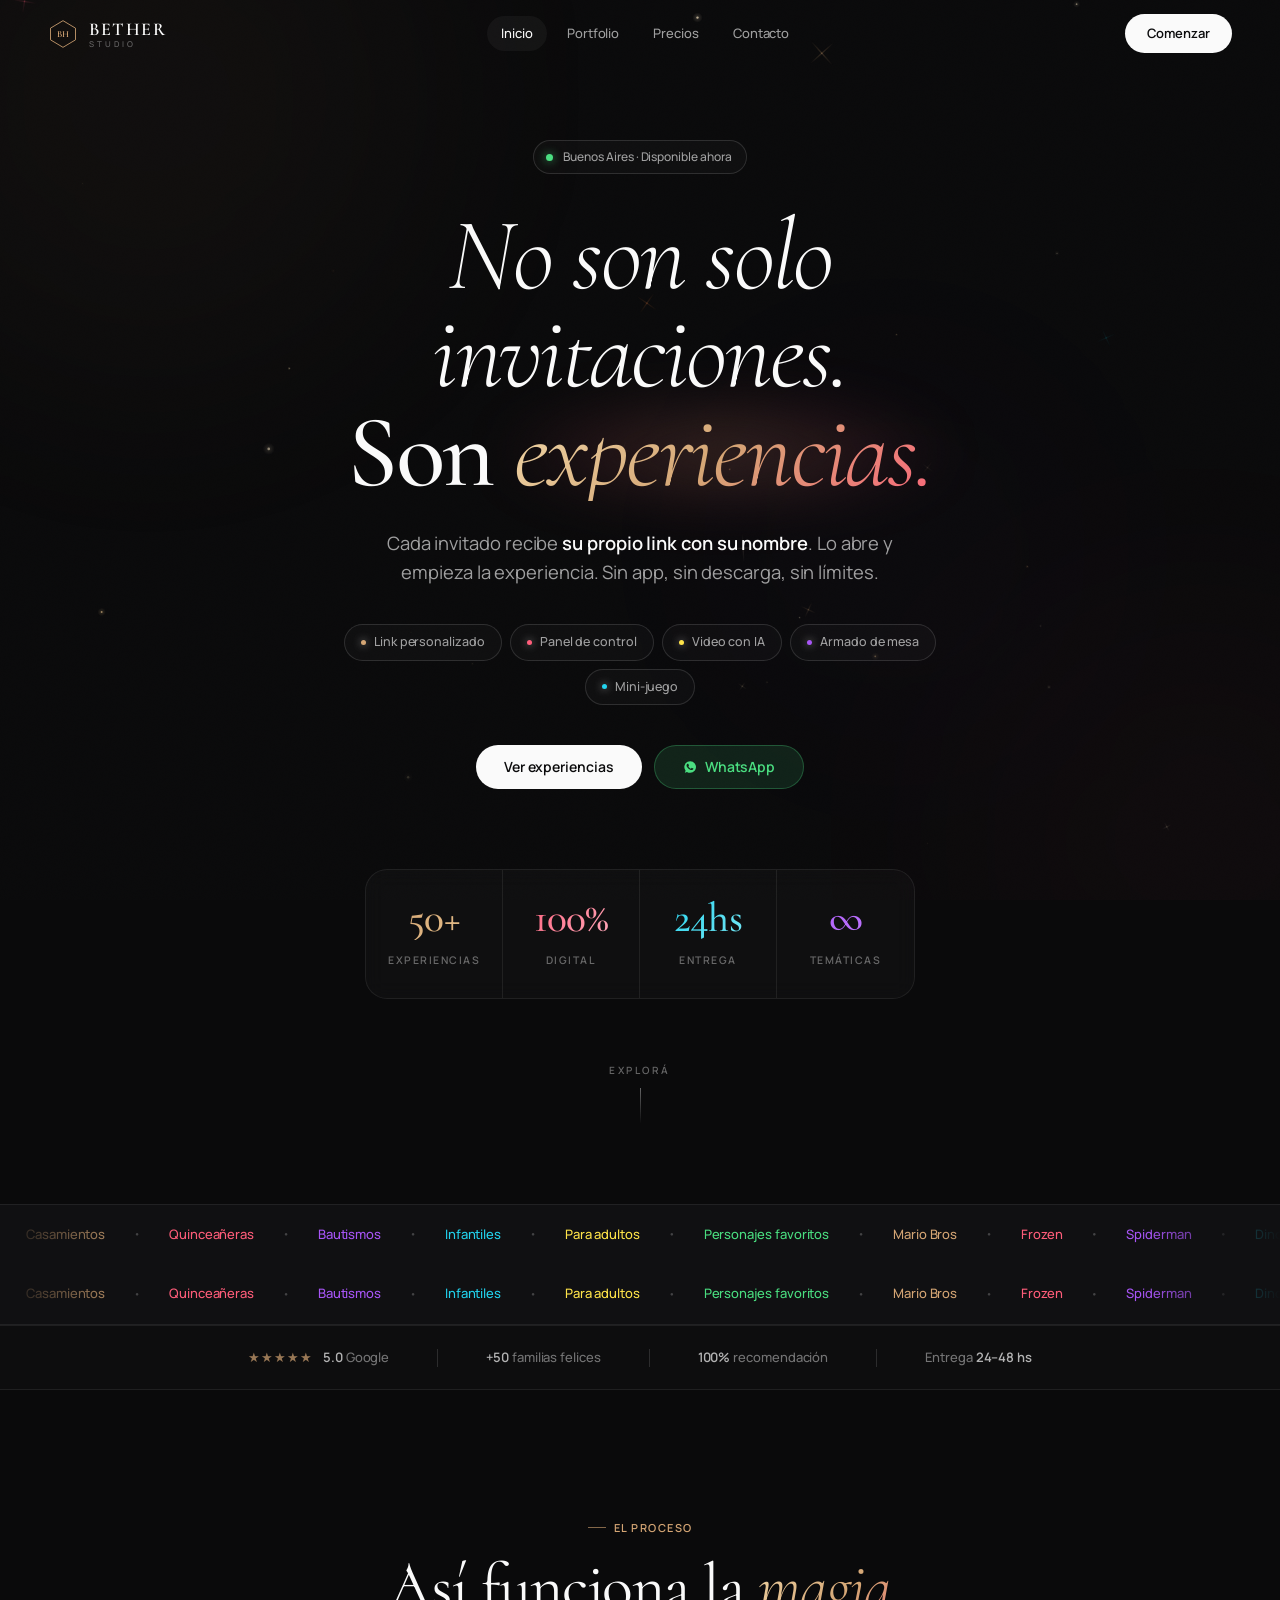
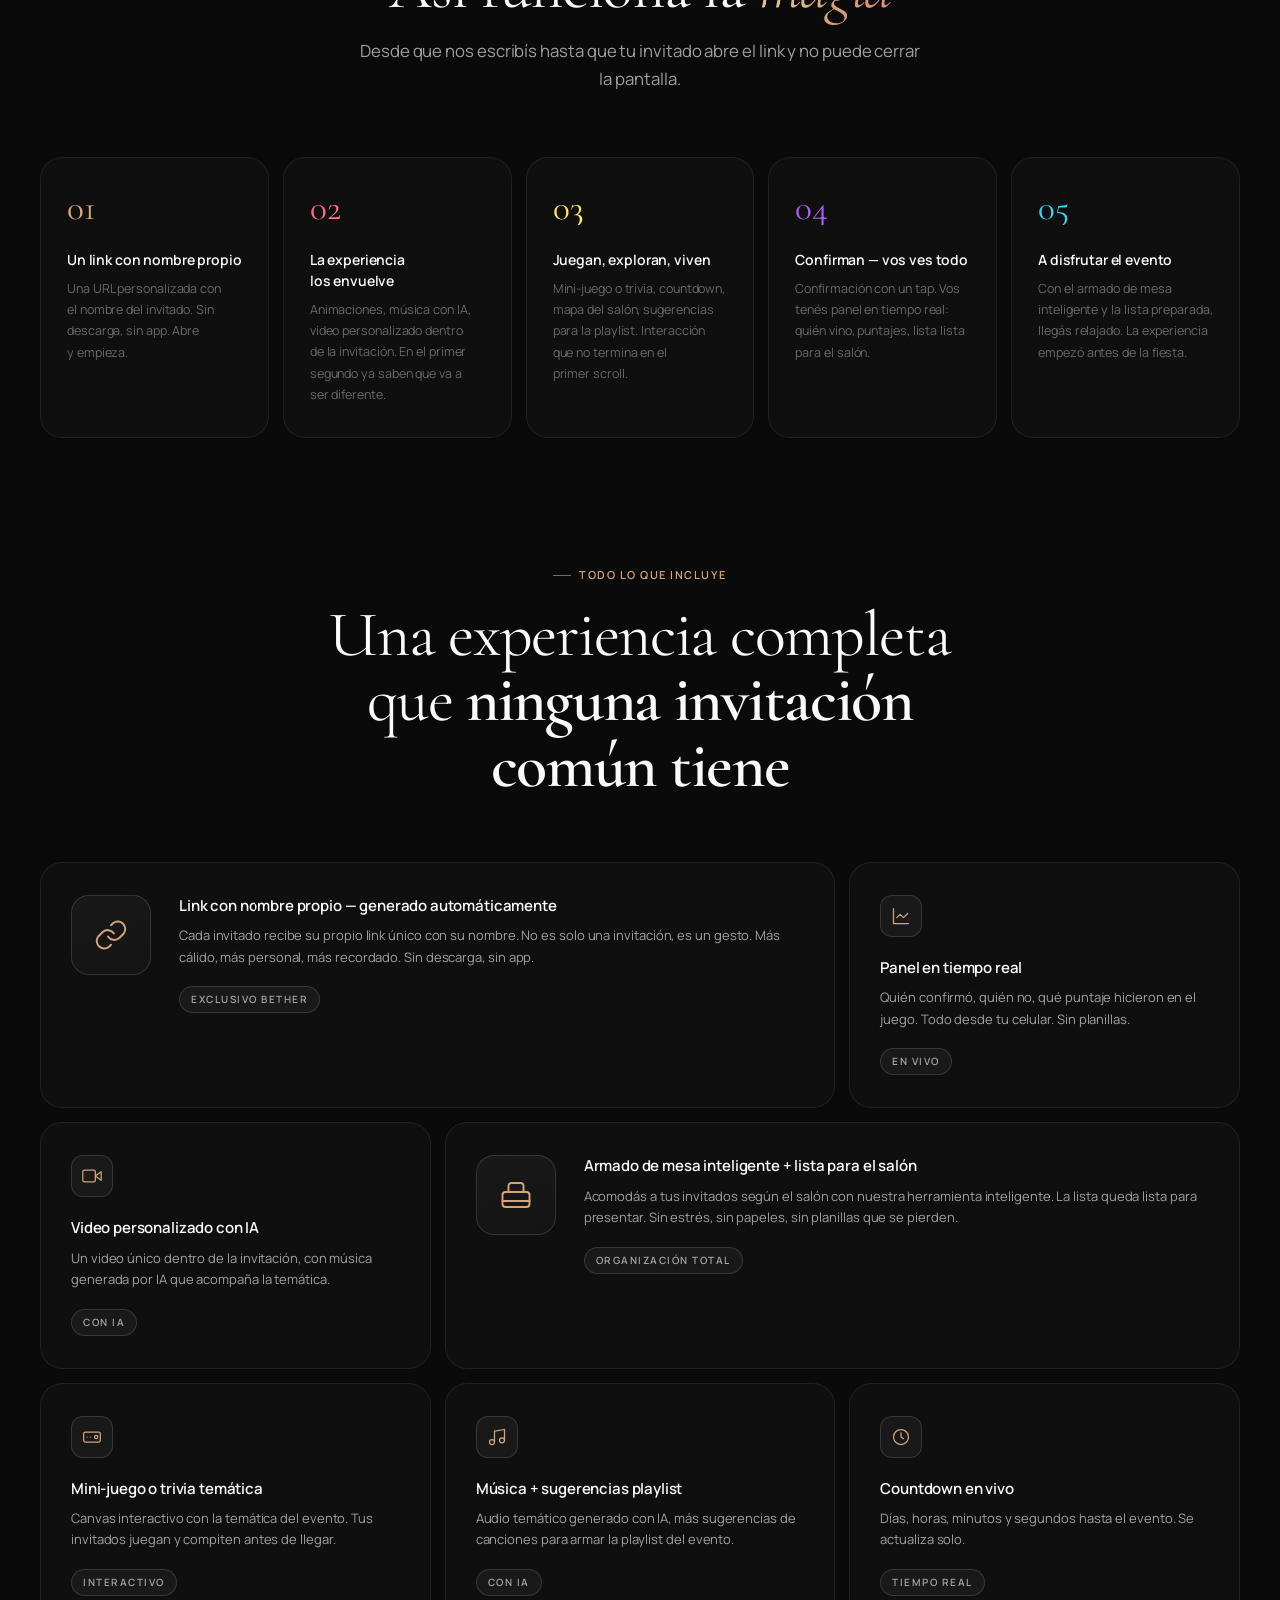
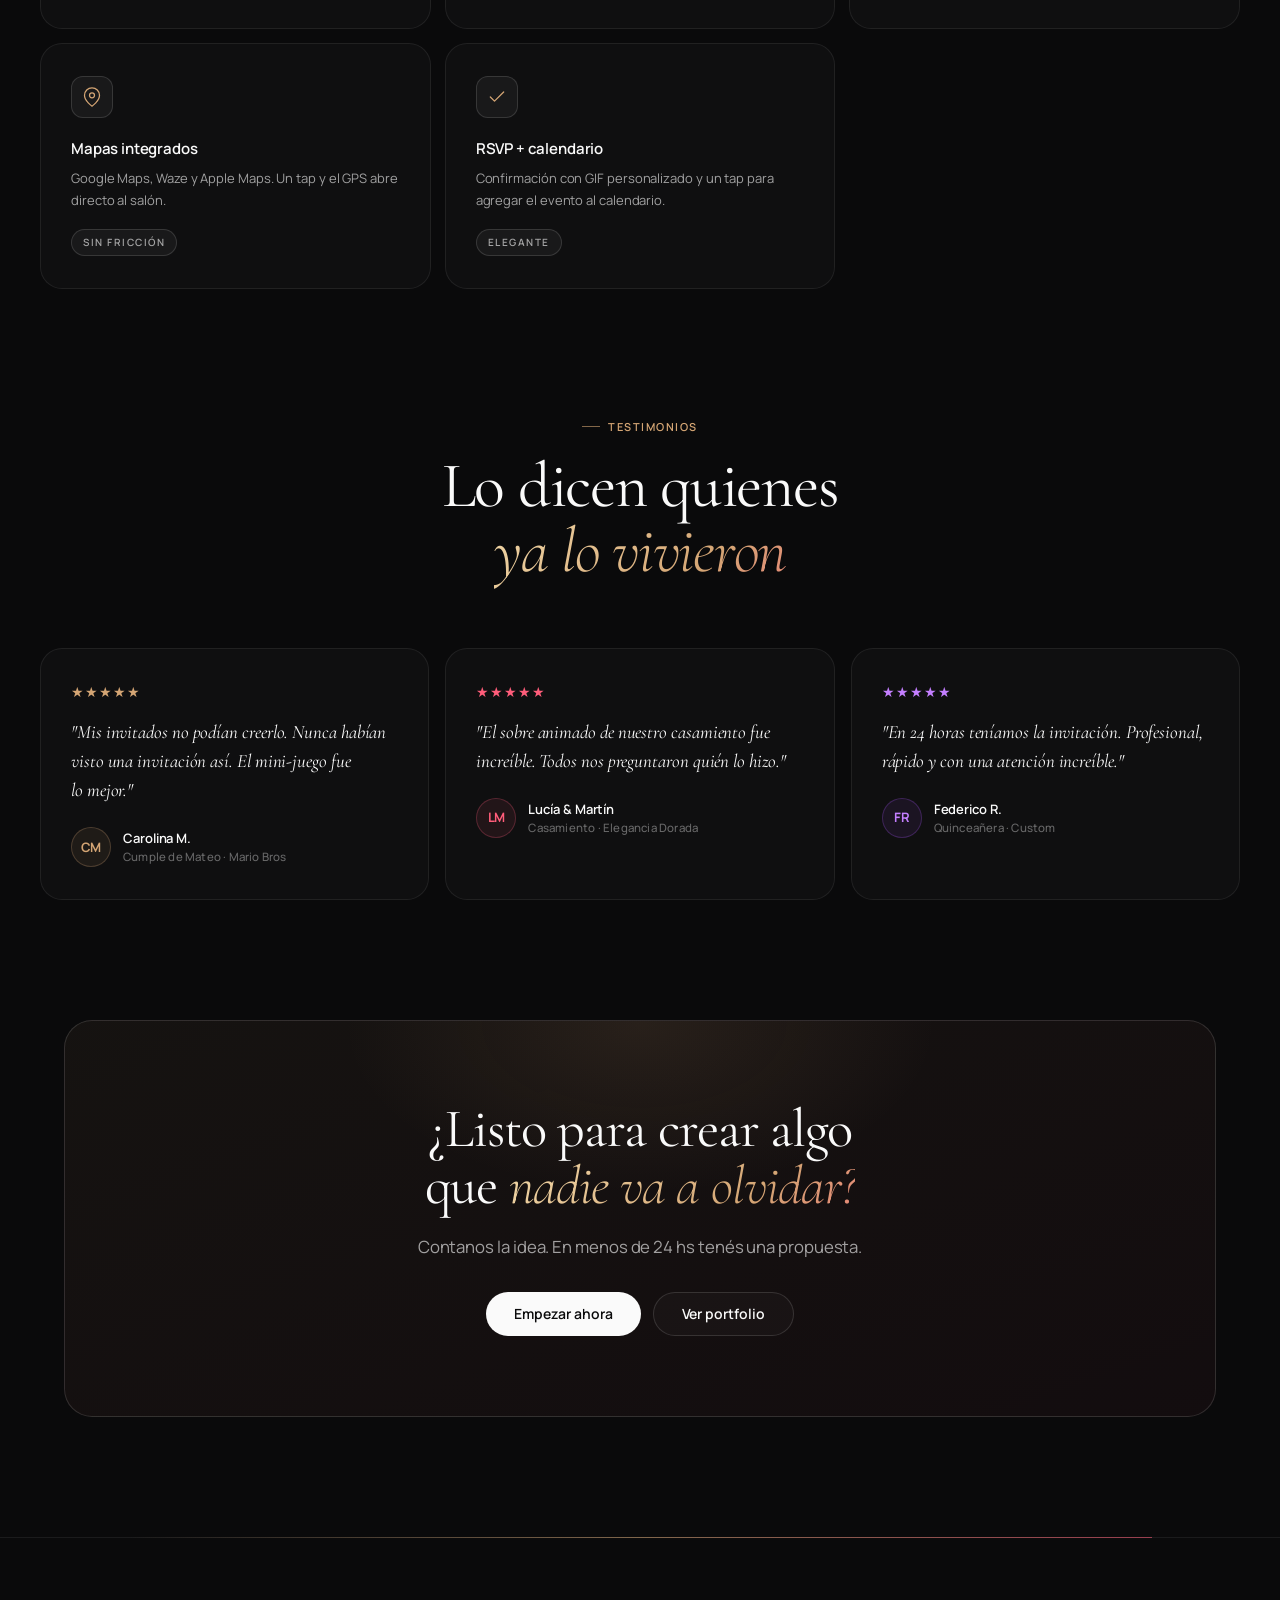
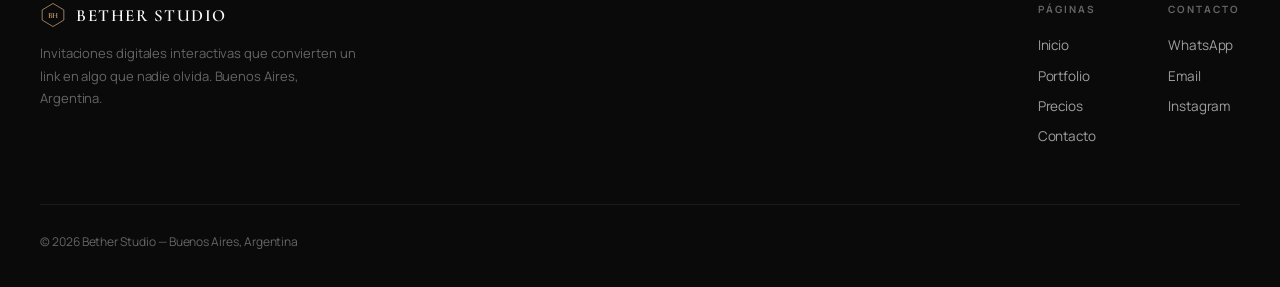
==== index.html @ 916e72cb "Add files via upload" ====
<!DOCTYPE html>
<html lang="es">
<head>
<meta charset="UTF-8"/>
<meta name="viewport" content="width=device-width,initial-scale=1.0"/>
<title>Experiencias Digitales — Bether Studio</title>
<link rel="preconnect" href="https://fonts.googleapis.com"/>
<link rel="preconnect" href="https://fonts.gstatic.com" crossorigin/>
<link href="https://fonts.googleapis.com/css2?family=Cormorant+Garamond:ital,wght@0,300;0,400;0,500;0,600;1,300;1,400&family=Manrope:wght@300;400;500;600;700&display=swap" rel="stylesheet"/>
<link rel="stylesheet" href="shared.css"/>
<style>
/* ═══ HERO ═══ */
#hero{min-height:100vh;display:flex;flex-direction:column;align-items:center;justify-content:center;text-align:center;padding:140px 24px 80px;position:relative;overflow:hidden}

.hero-eyebrow{display:inline-flex;align-items:center;gap:10px;margin-bottom:32px;background:var(--surface);border:1px solid var(--border-2);padding:7px 14px 7px 12px;border-radius:99px;animation:fadeUp .7s var(--ease) both}
.live-dot{width:7px;height:7px;border-radius:50%;background:var(--green);box-shadow:0 0 10px rgba(74,222,128,.7);animation:livePulse 2s ease infinite;flex-shrink:0}
@keyframes livePulse{0%,100%{box-shadow:0 0 6px rgba(74,222,128,.5)}50%{box-shadow:0 0 14px rgba(74,222,128,.9)}}
.ey-txt{font-size:12px;font-weight:500;color:var(--text-2);letter-spacing:-.005em}

.hero-title{font-family:'Cormorant Garamond',serif;font-size:clamp(2.8rem,8vw,6.4rem);font-weight:400;line-height:.96;letter-spacing:-.025em;margin-bottom:28px;animation:fadeUp .8s .05s var(--ease) both;text-wrap:balance}
.hero-title .l1,.hero-title .l2{display:block;white-space:nowrap}
.hero-title .l1{color:var(--text);font-style:italic;font-weight:300}
.hero-title .l2{font-weight:500}
.hero-title .l2 em{font-style:italic;font-weight:300;background:linear-gradient(135deg,var(--gold-3) 0%,var(--gold) 25%,var(--coral) 55%,#a855f7 80%,var(--gold-2) 100%);background-size:220% auto;-webkit-background-clip:text;background-clip:text;color:transparent;animation:heroGrad 7s ease-in-out infinite;position:relative;display:inline-block}
@keyframes heroGrad{0%,100%{background-position:0% center}50%{background-position:220% center}}
/* soft glow halo behind "experiencias" */
.hero-title .l2 em::after{content:"";position:absolute;inset:-12% -8%;background:radial-gradient(ellipse,rgba(212,165,116,.22),rgba(255,93,122,.10) 40%,transparent 70%);filter:blur(28px);z-index:-1;animation:haloPulse 5s ease-in-out infinite}
@keyframes haloPulse{0%,100%{opacity:.55}50%{opacity:.95}}

.hero-sub{font-size:1.15rem;font-weight:400;color:var(--text-2);max-width:560px;line-height:1.6;margin:0 auto 36px;animation:fadeUp .8s .12s var(--ease) both;text-wrap:pretty}
.hero-sub strong{color:var(--text);font-weight:600}

.concept-pills{display:flex;gap:8px;justify-content:center;flex-wrap:wrap;margin-bottom:40px;animation:fadeUp .8s .18s var(--ease) both;max-width:680px;margin-left:auto;margin-right:auto}
.cp{display:inline-flex;align-items:center;gap:8px;padding:8px 16px;border-radius:99px;font-size:12.5px;font-weight:500;border:1px solid var(--border-2);background:var(--surface);color:var(--text-2);transition:all .3s var(--ease);letter-spacing:-.005em;position:relative;overflow:hidden}
.cp:hover{transform:translateY(-2px);border-color:var(--border-3);color:var(--text);background:var(--surface-2)}
.cp::before{content:"";width:5px;height:5px;border-radius:50%;background:var(--gold);box-shadow:0 0 8px currentColor;transition:transform .3s var(--ease)}
.cp:hover::before{transform:scale(1.4)}
/* category color tints */
.cp:nth-child(1):hover{border-color:rgba(212,165,116,.5);color:var(--gold-3);background:rgba(212,165,116,.08)}
.cp:nth-child(1)::before{background:var(--gold)}
.cp:nth-child(2):hover{border-color:rgba(255,93,122,.5);color:#ffb0bf;background:rgba(255,93,122,.08)}
.cp:nth-child(2)::before{background:var(--coral)}
.cp:nth-child(3):hover{border-color:rgba(255,228,73,.45);color:#ffe97a;background:rgba(255,228,73,.06)}
.cp:nth-child(3)::before{background:#ffe449}
.cp:nth-child(4):hover{border-color:rgba(168,85,247,.5);color:#c47fff;background:rgba(168,85,247,.08)}
.cp:nth-child(4)::before{background:#a855f7}
.cp:nth-child(5):hover{border-color:rgba(34,211,238,.5);color:#7de8f5;background:rgba(34,211,238,.08)}
.cp:nth-child(5)::before{background:#22d3ee}

.hero-actions{display:flex;gap:12px;justify-content:center;flex-wrap:wrap;animation:fadeUp .8s .24s var(--ease) both}

/* Stats */
.stats-row{display:grid;grid-template-columns:repeat(4,1fr);max-width:880px;margin:80px auto 0;border:1px solid var(--border);border-radius:var(--r-lg);overflow:hidden;background:var(--surface);animation:fadeUp .8s .32s var(--ease) both;backdrop-filter:blur(10px);position:relative}
.stat{padding:28px 22px;text-align:center;border-right:1px solid var(--border);transition:background .3s,transform .3s var(--ease);position:relative}
.stat:hover{background:var(--surface-2);transform:translateY(-2px)}
.stat:last-child{border-right:none}
.stat-n{font-family:'Cormorant Garamond',serif;font-size:2.6rem;font-weight:500;display:block;margin-bottom:6px;letter-spacing:-.02em;line-height:1;background:linear-gradient(135deg,var(--gold),var(--gold-2));-webkit-background-clip:text;background-clip:text;color:transparent}
.stat:nth-child(2) .stat-n{background:linear-gradient(135deg,var(--coral),#ffb0bf);-webkit-background-clip:text;background-clip:text;color:transparent}
.stat:nth-child(3) .stat-n{background:linear-gradient(135deg,#22d3ee,#7de8f5);-webkit-background-clip:text;background-clip:text;color:transparent}
.stat:nth-child(4) .stat-n{background:linear-gradient(135deg,#a855f7,#c47fff);-webkit-background-clip:text;background-clip:text;color:transparent}
.stat-l{font-size:10.5px;color:var(--text-3);letter-spacing:1.5px;text-transform:uppercase;font-weight:600}

.scroll-hint{display:flex;flex-direction:column;align-items:center;gap:10px;margin-top:64px;opacity:.5;animation:fadeUp .8s .42s var(--ease) both}
.scroll-hint span{font-size:10px;letter-spacing:2.5px;text-transform:uppercase;color:var(--text-3);font-weight:600}
.scroll-arrow{width:1px;height:36px;background:linear-gradient(180deg,var(--text-3),transparent);animation:scrollDrop 2.2s ease-in-out infinite}
@keyframes scrollDrop{0%{transform:scaleY(0);transform-origin:top}50%{transform:scaleY(1);transform-origin:top}51%{transform:scaleY(1);transform-origin:bottom}100%{transform:scaleY(0);transform-origin:bottom}}

/* ═══ PROCESS ═══ */
.proc-cards{display:grid;grid-template-columns:repeat(5,1fr);gap:14px}
.proc-card{border-radius:var(--r-lg);padding:32px 26px;position:relative;overflow:hidden;border:1px solid var(--border);background:var(--surface);transition:transform .4s var(--ease),border-color .3s,background .3s,box-shadow .4s}
.proc-card::before{content:"";position:absolute;inset:0;border-radius:inherit;opacity:0;background:radial-gradient(ellipse at top,var(--tint),transparent 65%);transition:opacity .4s var(--ease);pointer-events:none}
.proc-card:hover{transform:translateY(-6px);border-color:var(--tint-border);background:var(--surface-2);box-shadow:0 20px 50px rgba(0,0,0,.35),0 0 40px var(--tint-glow)}
.proc-card:hover::before{opacity:1}
.proc-card:nth-child(1){--tint:rgba(212,165,116,.10);--tint-border:rgba(212,165,116,.4);--tint-glow:rgba(212,165,116,.10)}
.proc-card:nth-child(2){--tint:rgba(255,93,122,.10);--tint-border:rgba(255,93,122,.4);--tint-glow:rgba(255,93,122,.10)}
.proc-card:nth-child(3){--tint:rgba(255,228,73,.08);--tint-border:rgba(255,228,73,.4);--tint-glow:rgba(255,228,73,.06)}
.proc-card:nth-child(4){--tint:rgba(168,85,247,.10);--tint-border:rgba(168,85,247,.4);--tint-glow:rgba(168,85,247,.10)}
.proc-card:nth-child(5){--tint:rgba(34,211,238,.10);--tint-border:rgba(34,211,238,.4);--tint-glow:rgba(34,211,238,.10)}
.pc-num{font-family:'Cormorant Garamond',serif;font-size:2.2rem;font-weight:400;line-height:1;margin-bottom:24px;display:block;background:linear-gradient(135deg,var(--gold),var(--gold-2));-webkit-background-clip:text;background-clip:text;color:transparent}
.proc-card:nth-child(2) .pc-num{background:linear-gradient(135deg,var(--coral),#ffb0bf);-webkit-background-clip:text;background-clip:text;color:transparent}
.proc-card:nth-child(3) .pc-num{background:linear-gradient(135deg,#ffe449,#fff39c);-webkit-background-clip:text;background-clip:text;color:transparent}
.proc-card:nth-child(4) .pc-num{background:linear-gradient(135deg,#a855f7,#c47fff);-webkit-background-clip:text;background-clip:text;color:transparent}
.proc-card:nth-child(5) .pc-num{background:linear-gradient(135deg,#22d3ee,#7de8f5);-webkit-background-clip:text;background-clip:text;color:transparent}
.pc-name{font-size:14px;font-weight:600;color:var(--text);margin-bottom:8px;letter-spacing:-.01em;text-wrap:balance;position:relative}
.pc-desc{font-size:12.5px;color:var(--text-3);line-height:1.7;font-weight:400;text-wrap:pretty;position:relative}

/* ═══ BENTO ═══ */
.bento{display:grid;grid-template-columns:repeat(3,1fr);gap:14px}
.bento-card{border-radius:var(--r-lg);padding:32px 30px;border:1px solid var(--border);background:var(--surface);position:relative;overflow:hidden;transition:transform .4s var(--ease),border-color .3s,background .3s,box-shadow .4s}
.bento-card::before{content:"";position:absolute;inset:0;border-radius:inherit;opacity:0;background:radial-gradient(ellipse at top right,var(--tint),transparent 65%);transition:opacity .4s var(--ease);pointer-events:none}
.bento-card:hover{transform:translateY(-5px);border-color:var(--tint-border);background:var(--surface-2);box-shadow:0 20px 50px rgba(0,0,0,.4),0 0 40px var(--tint-glow)}
.bento-card:hover::before{opacity:1}
.bento-card>*{position:relative}
.bento-card.wide{grid-column:span 2}
/* per-card tints */
.bento-card:nth-child(1){--tint:rgba(212,165,116,.10);--tint-border:rgba(212,165,116,.4);--tint-glow:rgba(212,165,116,.10)}
.bento-card:nth-child(2){--tint:rgba(255,93,122,.10);--tint-border:rgba(255,93,122,.4);--tint-glow:rgba(255,93,122,.10)}
.bento-card:nth-child(3){--tint:rgba(168,85,247,.10);--tint-border:rgba(168,85,247,.4);--tint-glow:rgba(168,85,247,.10)}
.bento-card:nth-child(4){--tint:rgba(74,222,128,.08);--tint-border:rgba(74,222,128,.35);--tint-glow:rgba(74,222,128,.08)}
.bento-card:nth-child(5){--tint:rgba(34,211,238,.10);--tint-border:rgba(34,211,238,.4);--tint-glow:rgba(34,211,238,.10)}
.bento-card:nth-child(6){--tint:rgba(255,228,73,.10);--tint-border:rgba(255,228,73,.4);--tint-glow:rgba(255,228,73,.06)}
.bento-card:nth-child(7){--tint:rgba(255,140,66,.10);--tint-border:rgba(255,140,66,.4);--tint-glow:rgba(255,140,66,.10)}
.bento-card:nth-child(8){--tint:rgba(168,85,247,.10);--tint-border:rgba(168,85,247,.4);--tint-glow:rgba(168,85,247,.10)}
.bento-card:nth-child(9){--tint:rgba(74,222,128,.08);--tint-border:rgba(74,222,128,.35);--tint-glow:rgba(74,222,128,.08)}
.bc-icon{width:42px;height:42px;border-radius:12px;background:var(--surface-2);border:1px solid var(--border-2);display:flex;align-items:center;justify-content:center;margin-bottom:20px;color:var(--gold);transition:transform .35s var(--ease),background .25s,border-color .25s}
.bento-card:hover .bc-icon{transform:scale(1.08) rotate(-3deg);background:var(--tint);border-color:var(--tint-border)}
.bc-icon svg{width:20px;height:20px;stroke-width:1.5}
.bc-title{font-size:15px;font-weight:600;color:var(--text);margin-bottom:8px;letter-spacing:-.01em}
.bc-desc{font-size:13px;color:var(--text-2);line-height:1.65;font-weight:400}
.bc-tag{display:inline-block;margin-top:18px;font-size:10px;font-weight:600;letter-spacing:1.5px;text-transform:uppercase;padding:5px 11px;border-radius:99px;background:var(--surface-2);border:1px solid var(--border-2);color:var(--text-2);transition:all .3s var(--ease)}
.bento-card:hover .bc-tag{background:var(--tint);border-color:var(--tint-border);color:var(--text)}
.bento-card.wide .bc-inner{display:flex;align-items:flex-start;gap:28px}
.bento-card.wide .bc-visual{flex-shrink:0;width:80px;height:80px;border-radius:18px;background:linear-gradient(160deg,var(--surface-2),var(--surface));border:1px solid var(--border-2);display:flex;align-items:center;justify-content:center;color:var(--gold)}
.bento-card.wide .bc-visual svg{width:36px;height:36px;stroke-width:1.3}

@media(max-width:960px){
  .proc-cards{grid-template-columns:1fr 1fr 1fr}
  .bento{grid-template-columns:1fr 1fr}
  .bento-card.wide{grid-column:span 2}
  .bento-card.wide .bc-inner{flex-direction:column;gap:16px}
}
@media(max-width:680px){
  .proc-cards{grid-template-columns:1fr}
  .bento{grid-template-columns:1fr}
  .bento-card.wide{grid-column:span 1}
  .stats-row{grid-template-columns:1fr 1fr}
  .stat:nth-child(1),.stat:nth-child(2){border-bottom:1px solid var(--border)}
  .stat:nth-child(2),.stat:nth-child(4){border-right:none}
  .hero-title{font-size:clamp(2.6rem,12vw,5rem)}
}
</style>
</head>
<body>

<nav id="nav">
  <a href="index.html" class="nav-logo">
    <svg class="logo-svg-el" viewBox="0 0 36 36" fill="none">
      <path d="M18 2 L33 11 L33 25 L18 34 L3 25 L3 11 Z" stroke="url(#lg1)" stroke-width="1" fill="none" stroke-linejoin="round"/>
      <text x="18" y="22" text-anchor="middle" font-family="Cormorant Garamond,serif" font-size="11" font-weight="600" fill="url(#lg1)">BH</text>
      <defs><linearGradient id="lg1" x1="3" y1="2" x2="33" y2="34"><stop offset="0%" stop-color="#d4a574"/><stop offset="100%" stop-color="#e6c08a"/></linearGradient></defs>
    </svg>
    <div class="logo-wm">
      <span class="logo-name">Bether</span>
      <span class="logo-sub">Studio</span>
    </div>
  </a>
  <ul class="nav-links">
    <li><a href="index.html" class="active">Inicio</a></li>
    <li><a href="portfolio.html">Portfolio</a></li>
    <li><a href="precios.html">Precios</a></li>
    <li><a href="contacto.html">Contacto</a></li>
  </ul>
  <a href="contacto.html" class="nav-cta">Comenzar</a>
  <button class="mt" id="mt" aria-label="Menu"><span></span><span></span><span></span></button>
</nav>
<div class="mmenu" id="mm">
  <button class="mclose" id="mc" aria-label="Cerrar">✕</button>
  <a href="index.html">Inicio</a>
  <a href="portfolio.html">Portfolio</a>
  <a href="precios.html">Precios</a>
  <a href="contacto.html">Contacto</a>
</div>
<div class="sb" id="sb"></div>

<!-- HERO -->
<section id="hero">
  <div class="hero-eyebrow">
    <div class="live-dot"></div>
    <span class="ey-txt">Buenos Aires · Disponible ahora</span>
  </div>
  <h1 class="hero-title">
    <span class="l1">No son solo</span>
    <span class="l1">invitaciones.</span>
    <span class="l2">Son <em>experiencias.</em></span>
  </h1>
  <p class="hero-sub">Cada invitado recibe <strong>su propio link con su nombre</strong>. Lo abre y empieza la experiencia. Sin app, sin descarga, sin límites.</p>
  <div class="concept-pills">
    <span class="cp">Link personalizado</span>
    <span class="cp">Panel de control</span>
    <span class="cp">Video con IA</span>
    <span class="cp">Armado de mesa</span>
    <span class="cp">Mini-juego</span>
  </div>
  <div class="hero-actions">
    <a href="portfolio.html" class="btn btn-primary">Ver experiencias</a>
    <a href="https://wa.me/5491137028226" class="btn btn-wa" target="_blank" rel="noopener">
      <svg width="14" height="14" viewBox="0 0 24 24" fill="currentColor"><path d="M17.5 14.4c-.3-.1-1.7-.8-2-.9-.3-.1-.5-.1-.7.1-.2.3-.7.9-.9 1.1-.2.2-.3.2-.6.1-1.7-.9-2.9-1.6-4-3.5-.3-.5.3-.5.8-1.6.1-.2 0-.3 0-.5 0-.1-.7-1.6-.9-2.2-.2-.6-.5-.5-.7-.5h-.6c-.2 0-.5.1-.8.4-.3.3-1 1-1 2.4 0 1.4 1 2.8 1.2 3 .1.2 2 3 4.8 4.3 1.8.8 2.5.8 3.4.7.5-.1 1.7-.7 2-1.4.2-.7.2-1.2.2-1.4-.1-.1-.3-.2-.6-.3M12 22a10 10 0 0 1-5.2-1.5L3 22l1.5-3.7A10 10 0 1 1 12 22Z"/></svg>
      WhatsApp
    </a>
  </div>
  <div class="stats-row" id="statsRow">
    <div class="stat"><span class="stat-n" id="sn1">0</span><span class="stat-l">Experiencias</span></div>
    <div class="stat"><span class="stat-n">100%</span><span class="stat-l">Digital</span></div>
    <div class="stat"><span class="stat-n" id="sn2">0</span><span class="stat-l">Entrega</span></div>
    <div class="stat"><span class="stat-n">∞</span><span class="stat-l">Temáticas</span></div>
  </div>
  <div class="scroll-hint"><span>Explorá</span><div class="scroll-arrow"></div></div>
</section>

<!-- MARQUEE -->
<div class="mq-wrap"><div class="mq-track" id="mq">
  <span>Casamientos</span><span class="sep">●</span>
  <span>Quinceañeras</span><span class="sep">●</span>
  <span>Bautismos</span><span class="sep">●</span>
  <span>Infantiles</span><span class="sep">●</span>
  <span>Para adultos</span><span class="sep">●</span>
  <span>Personajes favoritos</span><span class="sep">●</span>
  <span>Mario Bros</span><span class="sep">●</span>
  <span>Frozen</span><span class="sep">●</span>
  <span>Spiderman</span><span class="sep">●</span>
  <span>Dinosaurios</span><span class="sep">●</span>
  <span>Minecraft</span><span class="sep">●</span>
  <span>Encanto</span><span class="sep">●</span>
</div></div>

<!-- PROOF -->
<div class="proof-bar reveal">
  <div class="proof-inner">
    <div class="proof-item"><span class="proof-stars">★★★★★</span><span class="proof-text"><strong>5.0</strong> Google</span></div>
    <div class="proof-div"></div>
    <div class="proof-item"><span class="proof-text"><strong>+50</strong> familias felices</span></div>
    <div class="proof-div"></div>
    <div class="proof-item"><span class="proof-text"><strong>100%</strong> recomendación</span></div>
    <div class="proof-div"></div>
    <div class="proof-item"><span class="proof-text">Entrega <strong>24–48 hs</strong></span></div>
  </div>
</div>

<!-- PROCESS -->
<section class="section">
  <div class="sec-inner">
    <div class="sec-header">
      <div class="sec-tag reveal">El proceso</div>
      <h2 class="sec-title reveal">Así funciona la <em>magia</em></h2>
      <p class="sec-sub reveal">Desde que nos escribís hasta que tu invitado abre el link y no puede cerrar la pantalla.</p>
    </div>
    <div class="proc-cards">
      <div class="proc-card reveal">
        <span class="pc-num">01</span>
        <div class="pc-name">Un link con nombre propio</div>
        <p class="pc-desc">Una URL personalizada con el nombre del invitado. Sin descarga, sin app. Abre y empieza.</p>
      </div>
      <div class="proc-card reveal d1">
        <span class="pc-num">02</span>
        <div class="pc-name">La experiencia los envuelve</div>
        <p class="pc-desc">Animaciones, música con IA, video personalizado dentro de la invitación. En el primer segundo ya saben que va a ser diferente.</p>
      </div>
      <div class="proc-card reveal d2">
        <span class="pc-num">03</span>
        <div class="pc-name">Juegan, exploran, viven</div>
        <p class="pc-desc">Mini-juego o trivia, countdown, mapa del salón, sugerencias para la playlist. Interacción que no termina en el primer scroll.</p>
      </div>
      <div class="proc-card reveal d3">
        <span class="pc-num">04</span>
        <div class="pc-name">Confirman — vos ves todo</div>
        <p class="pc-desc">Confirmación con un tap. Vos tenés panel en tiempo real: quién vino, puntajes, lista lista para el salón.</p>
      </div>
      <div class="proc-card reveal d4">
        <span class="pc-num">05</span>
        <div class="pc-name">A disfrutar el evento</div>
        <p class="pc-desc">Con el armado de mesa inteligente y la lista preparada, llegás relajado. La experiencia empezó antes de la fiesta.</p>
      </div>
    </div>
  </div>
</section>

<!-- BENTO -->
<section class="section" style="padding-top:0">
  <div class="sec-inner">
    <div class="sec-header">
      <div class="sec-tag reveal">Todo lo que incluye</div>
      <h2 class="sec-title reveal">Una experiencia completa<br>que <strong>ninguna invitación común tiene</strong></h2>
    </div>
    <div class="bento">

      <div class="bento-card wide reveal">
        <div class="bc-inner">
          <div class="bc-visual">
            <svg viewBox="0 0 24 24" fill="none" stroke="currentColor" stroke-width="1.3" stroke-linecap="round" stroke-linejoin="round"><path d="M10 13a5 5 0 0 0 7.5 1l3-3a5 5 0 0 0-7-7l-1.5 1.5"/><path d="M14 11a5 5 0 0 0-7.5-1l-3 3a5 5 0 0 0 7 7l1.5-1.5"/></svg>
          </div>
          <div>
            <div class="bc-title">Link con nombre propio — generado automáticamente</div>
            <p class="bc-desc">Cada invitado recibe su propio link único con su nombre. No es solo una invitación, es un gesto. Más cálido, más personal, más recordado. Sin descarga, sin app.</p>
            <span class="bc-tag">Exclusivo Bether</span>
          </div>
        </div>
      </div>

      <div class="bento-card reveal d1">
        <div class="bc-icon"><svg viewBox="0 0 24 24" fill="none" stroke="currentColor" stroke-linecap="round" stroke-linejoin="round"><path d="M3 3v18h18"/><path d="M7 14l4-4 4 4 5-5"/></svg></div>
        <div class="bc-title">Panel en tiempo real</div>
        <p class="bc-desc">Quién confirmó, quién no, qué puntaje hicieron en el juego. Todo desde tu celular. Sin planillas.</p>
        <span class="bc-tag">En vivo</span>
      </div>

      <div class="bento-card reveal d2">
        <div class="bc-icon"><svg viewBox="0 0 24 24" fill="none" stroke="currentColor" stroke-linecap="round" stroke-linejoin="round"><polygon points="23 7 16 12 23 17 23 7"/><rect x="1" y="5" width="15" height="14" rx="2"/></svg></div>
        <div class="bc-title">Video personalizado con IA</div>
        <p class="bc-desc">Un video único dentro de la invitación, con música generada por IA que acompaña la temática.</p>
        <span class="bc-tag">Con IA</span>
      </div>

      <div class="bento-card wide reveal d3">
        <div class="bc-inner">
          <div class="bc-visual">
            <svg viewBox="0 0 24 24" fill="none" stroke="currentColor" stroke-width="1.3" stroke-linecap="round" stroke-linejoin="round"><rect x="3" y="10" width="18" height="10" rx="2"/><path d="M7 10V6a2 2 0 0 1 2-2h6a2 2 0 0 1 2 2v4"/><path d="M3 16h18"/></svg>
          </div>
          <div>
            <div class="bc-title">Armado de mesa inteligente + lista para el salón</div>
            <p class="bc-desc">Acomodás a tus invitados según el salón con nuestra herramienta inteligente. La lista queda lista para presentar. Sin estrés, sin papeles, sin planillas que se pierden.</p>
            <span class="bc-tag">Organización total</span>
          </div>
        </div>
      </div>

      <div class="bento-card reveal d1">
        <div class="bc-icon"><svg viewBox="0 0 24 24" fill="none" stroke="currentColor" stroke-linecap="round" stroke-linejoin="round"><rect x="2" y="6" width="20" height="12" rx="2"/><line x1="6" y1="12" x2="6" y2="12"/><line x1="10" y1="12" x2="10" y2="12"/><circle cx="17" cy="12" r="2"/></svg></div>
        <div class="bc-title">Mini-juego o trivia temática</div>
        <p class="bc-desc">Canvas interactivo con la temática del evento. Tus invitados juegan y compiten antes de llegar.</p>
        <span class="bc-tag">Interactivo</span>
      </div>

      <div class="bento-card reveal d2">
        <div class="bc-icon"><svg viewBox="0 0 24 24" fill="none" stroke="currentColor" stroke-linecap="round" stroke-linejoin="round"><path d="M9 18V5l12-2v13"/><circle cx="6" cy="18" r="3"/><circle cx="18" cy="16" r="3"/></svg></div>
        <div class="bc-title">Música + sugerencias playlist</div>
        <p class="bc-desc">Audio temático generado con IA, más sugerencias de canciones para armar la playlist del evento.</p>
        <span class="bc-tag">Con IA</span>
      </div>

      <div class="bento-card reveal d3">
        <div class="bc-icon"><svg viewBox="0 0 24 24" fill="none" stroke="currentColor" stroke-linecap="round" stroke-linejoin="round"><circle cx="12" cy="12" r="9"/><polyline points="12 7 12 12 15 14"/></svg></div>
        <div class="bc-title">Countdown en vivo</div>
        <p class="bc-desc">Días, horas, minutos y segundos hasta el evento. Se actualiza solo.</p>
        <span class="bc-tag">Tiempo real</span>
      </div>

      <div class="bento-card reveal d1">
        <div class="bc-icon"><svg viewBox="0 0 24 24" fill="none" stroke="currentColor" stroke-linecap="round" stroke-linejoin="round"><path d="M21 10c0 7-9 13-9 13s-9-6-9-13a9 9 0 1 1 18 0z"/><circle cx="12" cy="10" r="3"/></svg></div>
        <div class="bc-title">Mapas integrados</div>
        <p class="bc-desc">Google Maps, Waze y Apple Maps. Un tap y el GPS abre directo al salón.</p>
        <span class="bc-tag">Sin fricción</span>
      </div>

      <div class="bento-card reveal d2">
        <div class="bc-icon"><svg viewBox="0 0 24 24" fill="none" stroke="currentColor" stroke-linecap="round" stroke-linejoin="round"><polyline points="20 6 9 17 4 12"/></svg></div>
        <div class="bc-title">RSVP + calendario</div>
        <p class="bc-desc">Confirmación con GIF personalizado y un tap para agregar el evento al calendario.</p>
        <span class="bc-tag">Elegante</span>
      </div>

    </div>
  </div>
</section>

<!-- TESTIMONIALS -->
<section class="section" style="padding-top:0">
  <div class="sec-inner">
    <div class="sec-header">
      <div class="sec-tag reveal">Testimonios</div>
      <h2 class="sec-title reveal">Lo dicen quienes <em>ya lo vivieron</em></h2>
    </div>
    <div class="test-grid">
      <div class="test-card reveal">
        <div class="test-stars">★★★★★</div>
        <div class="test-q">"Mis invitados no podían creerlo. Nunca habían visto una invitación así. El mini-juego fue lo mejor."</div>
        <div class="test-auth">
          <div class="test-av">CM</div>
          <div class="test-info">Carolina M.<span>Cumple de Mateo · Mario Bros</span></div>
        </div>
      </div>
      <div class="test-card reveal d1">
        <div class="test-stars">★★★★★</div>
        <div class="test-q">"El sobre animado de nuestro casamiento fue increíble. Todos nos preguntaron quién lo hizo."</div>
        <div class="test-auth">
          <div class="test-av">LM</div>
          <div class="test-info">Lucía &amp; Martín<span>Casamiento · Elegancia Dorada</span></div>
        </div>
      </div>
      <div class="test-card reveal d2">
        <div class="test-stars">★★★★★</div>
        <div class="test-q">"En 24 horas teníamos la invitación. Profesional, rápido y con una atención increíble."</div>
        <div class="test-auth">
          <div class="test-av">FR</div>
          <div class="test-info">Federico R.<span>Quinceañera · Custom</span></div>
        </div>
      </div>
    </div>
  </div>
</section>

<!-- CTA BANNER -->
<div class="cta-banner">
  <div class="cta-inner reveal">
    <h2>¿Listo para crear algo<br>que <em>nadie va a olvidar?</em></h2>
    <p>Contanos la idea. En menos de 24 hs tenés una propuesta.</p>
    <div class="cta-btns">
      <a href="contacto.html" class="btn btn-primary">Empezar ahora</a>
      <a href="portfolio.html" class="btn btn-ghost">Ver portfolio</a>
    </div>
  </div>
</div>

<!-- FOOTER -->
<footer>
  <div class="foot-inner">
    <div class="foot-top">
      <div class="foot-brand">
        <div class="foot-brand-logo">
          <svg width="26" height="26" viewBox="0 0 36 36" fill="none">
            <path d="M18 2 L33 11 L33 25 L18 34 L3 25 L3 11 Z" stroke="url(#fg2)" stroke-width="1" fill="none"/>
            <text x="18" y="22" text-anchor="middle" font-family="Cormorant Garamond,serif" font-size="11" font-weight="600" fill="url(#fg2)">BH</text>
            <defs><linearGradient id="fg2" x1="3" y1="2" x2="33" y2="34"><stop offset="0%" stop-color="#d4a574"/><stop offset="100%" stop-color="#e6c08a"/></linearGradient></defs>
          </svg>
          <span class="foot-brand-name">Bether Studio</span>
        </div>
        <p class="foot-desc">Invitaciones digitales interactivas que convierten un link en algo que nadie olvida. Buenos Aires, Argentina.</p>
      </div>
      <div class="foot-cols">
        <div class="foot-col">
          <h4>Páginas</h4>
          <a href="index.html">Inicio</a>
          <a href="portfolio.html">Portfolio</a>
          <a href="precios.html">Precios</a>
          <a href="contacto.html">Contacto</a>
        </div>
        <div class="foot-col">
          <h4>Contacto</h4>
          <a href="https://wa.me/5491137028226" target="_blank" rel="noopener">WhatsApp</a>
          <a href="mailto:hola@betherstudio.com.ar">Email</a>
          <a href="https://instagram.com/betherstudio" target="_blank" rel="noopener">Instagram</a>
        </div>
      </div>
    </div>
    <div class="foot-bottom">
      <span class="foot-copy">© 2026 Bether Studio — Buenos Aires, Argentina</span>
      
    </div>
  </div>
</footer>

<button class="back-top" id="bt" aria-label="Volver arriba">
  <svg width="14" height="14" viewBox="0 0 24 24" fill="none" stroke="currentColor" stroke-width="2" stroke-linecap="round" stroke-linejoin="round"><line x1="12" y1="19" x2="12" y2="5"/><polyline points="5 12 12 5 19 12"/></svg>
</button>

<script src="shared.js"></script>
</body>
</html>
---- shared.css ----
/* ═══════════════════════════════════════════════════════
   BETHER STUDIO · Design System v3
   Stack: Manrope + Cormorant Garamond
   Mood: Spotify/Apple — minimal, premium, confident
═══════════════════════════════════════════════════════ */

*,*::before,*::after{box-sizing:border-box;margin:0;padding:0}

:root{
  /* Surfaces */
  --bg:#0a0a0b;
  --bg2:#101012;
  --bg3:#16161a;
  --surface:rgba(255,255,255,.025);
  --surface-2:rgba(255,255,255,.045);
  --border:rgba(255,255,255,.07);
  --border-2:rgba(255,255,255,.13);
  --border-3:rgba(255,255,255,.22);

  /* Text */
  --text:#fafafa;
  --text-2:rgba(250,250,250,.62);
  --text-3:rgba(250,250,250,.38);
  --text-4:rgba(250,250,250,.22);

  /* Accents — disciplined */
  --gold:#d4a574;
  --gold-2:#e6c08a;
  --gold-3:#f1d8a8;
  --coral:#ff5d7a;
  --coral-2:#ff7a8e;
  --green:#4ade80;
  --green-soft:rgba(74,222,128,.12);

  /* Soft hue tints (used sparingly for category coding) */
  --tint-pink:rgba(255,93,122,.10);
  --tint-gold:rgba(212,165,116,.12);
  --tint-cyan:rgba(34,211,238,.08);
  --tint-purple:rgba(168,85,247,.10);

  /* Easing & shadow */
  --ease:cubic-bezier(.22,1,.36,1);
  --ease-spring:cubic-bezier(.34,1.56,.64,1);
  --shadow-1:0 1px 2px rgba(0,0,0,.4);
  --shadow-2:0 12px 30px rgba(0,0,0,.5);
  --shadow-3:0 30px 80px rgba(0,0,0,.55);
  --glow-gold:0 0 60px rgba(212,165,116,.15);

  /* Layout */
  --max-w:1200px;
  --r-sm:10px;
  --r-md:16px;
  --r-lg:22px;
  --r-xl:28px;
}

html{scroll-behavior:smooth;background:var(--bg)}
body{
  font-family:'Manrope',-apple-system,BlinkMacSystemFont,sans-serif;
  background:var(--bg);
  color:var(--text);
  overflow-x:hidden;
  -webkit-font-smoothing:antialiased;
  font-feature-settings:"ss01","cv01";
  font-weight:400;
  line-height:1.5;
  letter-spacing:-.005em;
}

/* Subtle ambient grain — almost invisible, premium */
body::before{
  content:"";position:fixed;inset:0;pointer-events:none;z-index:9990;opacity:.025;
  background-image:url("data:image/svg+xml,%3Csvg xmlns='http://www.w3.org/2000/svg' width='180' height='180'%3E%3Cfilter id='n'%3E%3CfeTurbulence type='fractalNoise' baseFrequency='.85' numOctaves='3' stitchTiles='stitch'/%3E%3C/filter%3E%3Crect width='180' height='180' filter='url(%23n)'/%3E%3C/svg%3E");
  mix-blend-mode:overlay;
}

/* Ambient gradient orbs — subtle, replaces noisy canvas */
.ambient{position:fixed;inset:0;pointer-events:none;z-index:0;overflow:hidden}
.ambient .orb{position:absolute;border-radius:50%;filter:blur(120px);opacity:.35}
.ambient .orb-1{width:600px;height:600px;background:rgba(212,165,116,.10);top:-200px;left:-150px;animation:float1 28s ease-in-out infinite}
.ambient .orb-2{width:520px;height:520px;background:rgba(255,93,122,.08);bottom:-200px;right:-180px;animation:float2 32s ease-in-out infinite}
.ambient .orb-3{width:380px;height:380px;background:rgba(168,85,247,.06);top:40%;left:55%;animation:float3 36s ease-in-out infinite}
@keyframes float1{0%,100%{transform:translate(0,0)}50%{transform:translate(60px,-40px)}}
@keyframes float2{0%,100%{transform:translate(0,0)}50%{transform:translate(-50px,40px)}}
@keyframes float3{0%,100%{transform:translate(0,0)}50%{transform:translate(-40px,-30px)}}

/* Mouse spotlight — single soft follow */
.spot{position:fixed;width:520px;height:520px;border-radius:50%;pointer-events:none;z-index:1;
  background:radial-gradient(circle,rgba(212,165,116,.07),transparent 70%);
  transform:translate(-50%,-50%);will-change:transform}

/* ═══════════════════════ CINEMATIC PAGE TRANSITION ═══════════════════════ */
#pgTrans{
  position:fixed;inset:0;z-index:9000;pointer-events:none;
  background:#09090b;
  clip-path:circle(0% at var(--ox,50%) var(--oy,50%));
  transition:clip-path .58s cubic-bezier(.76,0,.24,1);
}
#pgTrans.go{
  clip-path:circle(150% at var(--ox,50%) var(--oy,50%));
  pointer-events:all;
}
#pgFlash{
  position:fixed;inset:0;
  pointer-events:none;
  z-index:9001;
}

.sb{position:fixed;top:0;left:0;height:2px;width:100%;background:linear-gradient(90deg,var(--gold),var(--coral) 45%,#a855f7 80%,var(--gold));background-size:200% 100%;z-index:1000;transform-origin:left;transform:scaleX(0);transition:transform .1s linear;animation:sbShift 8s linear infinite}
@keyframes sbShift{from{background-position:0% 0}to{background-position:200% 0}}

/* Layered content sits above ambient */
nav,main,section,footer,.section,.ph,.proof-bar,.mq-wrap,.cta-banner,.contact-grid,.pricing-grid,.phone-section,.table-wrap,.filter-bar,.port-grid,.mmenu,.back-top,.modal-ov{position:relative;z-index:2}

/* ═══════════════ NAV ═══════════════ */
nav{position:fixed;top:0;left:0;right:0;z-index:500;padding:0 clamp(20px,4vw,48px);height:68px;display:flex;align-items:center;justify-content:space-between;transition:background .4s,border-color .4s,backdrop-filter .4s;border-bottom:1px solid transparent}
nav.scrolled{background:rgba(10,10,11,.78);border-color:var(--border);backdrop-filter:blur(28px) saturate(180%);-webkit-backdrop-filter:blur(28px) saturate(180%)}
.nav-logo{display:flex;align-items:center;gap:11px;text-decoration:none;flex-shrink:0}
.logo-svg-el{width:30px;height:30px;flex-shrink:0}
.logo-wm{display:flex;flex-direction:column;gap:2px;line-height:1}
.logo-name{font-family:'Cormorant Garamond',serif;font-size:18px;font-weight:600;letter-spacing:1.5px;color:var(--text);text-transform:uppercase}
.logo-sub{font-size:8px;font-weight:500;letter-spacing:3px;color:var(--text-3);text-transform:uppercase}

.nav-links{display:flex;gap:6px;list-style:none}
.nav-links a{display:inline-block;font-size:13px;font-weight:500;color:var(--text-2);text-decoration:none;padding:8px 14px;border-radius:99px;transition:color .25s,background .25s;letter-spacing:-.005em}
.nav-links a:hover{color:var(--text);background:var(--surface)}
.nav-links a.active{color:var(--text);background:var(--surface-2)}

.nav-cta{font-size:13px;font-weight:600;color:var(--bg);background:var(--text);padding:10px 22px;border-radius:99px;text-decoration:none;transition:transform .25s var(--ease),box-shadow .25s;letter-spacing:-.005em}
.nav-cta:hover{transform:translateY(-1px);box-shadow:0 8px 22px rgba(255,255,255,.18)}

.mt{display:none;flex-direction:column;gap:5px;background:none;border:none;cursor:pointer;padding:8px;width:38px;height:38px;align-items:center;justify-content:center}
.mt span{width:20px;height:1.5px;background:var(--text);transition:transform .3s,opacity .3s;display:block;border-radius:2px}
.mmenu{display:none;position:fixed;inset:0;background:rgba(10,10,11,.96);backdrop-filter:blur(20px);z-index:499;flex-direction:column;align-items:center;justify-content:center;gap:32px;opacity:0;transition:opacity .35s var(--ease)}
.mmenu.open{opacity:1}
.mmenu a{font-family:'Cormorant Garamond',serif;font-size:2.4rem;font-weight:300;color:var(--text);text-decoration:none;transition:color .2s}
.mmenu a:hover{color:var(--gold)}
.mclose{position:absolute;top:18px;right:22px;background:none;border:1px solid var(--border-2);color:var(--text);font-size:18px;cursor:pointer;width:38px;height:38px;border-radius:50%;display:flex;align-items:center;justify-content:center}

/* ═══════════════ BUTTONS ═══════════════ */
.btn{display:inline-flex;align-items:center;gap:8px;font-family:inherit;border:none;border-radius:99px;cursor:pointer;text-decoration:none;font-weight:600;letter-spacing:-.005em;transition:transform .25s var(--ease),background .25s,box-shadow .25s,border-color .25s,color .25s;font-size:14px;padding:14px 28px;line-height:1;white-space:nowrap}
.btn-primary{background:var(--text);color:var(--bg);position:relative;overflow:hidden;isolation:isolate}
.btn-primary:hover{transform:translateY(-2px);box-shadow:0 12px 32px rgba(255,255,255,.18)}
.btn-coral{background:var(--coral);color:#fff;position:relative;overflow:hidden;isolation:isolate}
.btn-coral:hover{transform:translateY(-2px);background:var(--coral-2);box-shadow:0 14px 36px rgba(255,93,122,.38)}
.btn-gold{background:linear-gradient(135deg,var(--gold),var(--gold-2));color:#1a0f00;position:relative;overflow:hidden;isolation:isolate}
.btn-gold:hover{transform:translateY(-2px);box-shadow:0 14px 36px rgba(212,165,116,.38)}
/* shine that travels through */
.btn-primary::after,.btn-coral::after,.btn-gold::after{
  content:"";position:absolute;inset:0;
  background:linear-gradient(105deg,transparent 30%,rgba(255,255,255,.45) 50%,transparent 70%);
  transform:translateX(-100%);
  animation:btnShine 4.2s ease-in-out infinite;pointer-events:none;z-index:-1;
}
.btn-coral::after,.btn-gold::after{background:linear-gradient(105deg,transparent 30%,rgba(255,255,255,.35) 50%,transparent 70%)}
@keyframes btnShine{0%,100%{transform:translateX(-100%)}55%{transform:translateX(180%)}}
.btn-ghost{background:var(--surface);color:var(--text);border:1px solid var(--border-2)}
.btn-ghost:hover{background:var(--surface-2);border-color:var(--border-3);transform:translateY(-2px)}
.btn-wa{background:var(--green-soft);color:var(--green);border:1px solid rgba(74,222,128,.28)}
.btn-wa:hover{background:rgba(74,222,128,.18);transform:translateY(-2px)}

/* ═══════════════ SECTIONS ═══════════════ */
.section{padding:120px 24px}
.sec-inner{max-width:var(--max-w);margin:0 auto}
.sec-header{text-align:center;margin-bottom:64px;max-width:680px;margin-left:auto;margin-right:auto}
.sec-tag{display:inline-flex;align-items:center;gap:8px;font-size:11px;font-weight:600;letter-spacing:1.5px;text-transform:uppercase;color:var(--gold);margin-bottom:18px}
.sec-tag::before{content:"";width:18px;height:1px;background:var(--gold);opacity:.6}
.sec-title{font-family:'Cormorant Garamond',serif;font-size:clamp(2.2rem,5vw,4rem);font-weight:400;letter-spacing:-.02em;line-height:1.02;margin-bottom:18px;color:var(--text);text-wrap:balance}
.sec-title em{font-style:italic;font-weight:300;background:linear-gradient(135deg,var(--gold-3) 0%,var(--gold) 40%,var(--coral) 80%,var(--gold-2) 100%);background-size:200% auto;-webkit-background-clip:text;background-clip:text;color:transparent;animation:gradShift 7s ease-in-out infinite}
@keyframes gradShift{0%,100%{background-position:0% center}50%{background-position:200% center}}
.sec-title strong{font-weight:600;color:var(--text)}
.sec-sub{font-size:1.05rem;color:var(--text-2);font-weight:400;line-height:1.65;max-width:560px;margin:0 auto;text-wrap:pretty}

/* Page header */
.ph{padding:140px 24px 60px;text-align:center;position:relative;overflow:hidden}
.ph h1{font-family:'Cormorant Garamond',serif;font-size:clamp(2.8rem,7vw,5.6rem);font-weight:400;letter-spacing:-.02em;line-height:1;margin-bottom:22px;text-wrap:balance}
.ph h1 em{font-style:italic;font-weight:300;background:linear-gradient(135deg,var(--gold-3) 0%,var(--gold) 35%,var(--coral) 70%,var(--gold-2) 100%);background-size:220% auto;-webkit-background-clip:text;background-clip:text;color:transparent;animation:gradShift 7s ease-in-out infinite}
.ph p{font-size:1.05rem;color:var(--text-2);font-weight:400;max-width:520px;margin:0 auto;line-height:1.7}

/* ═══════════════ PROOF BAR ═══════════════ */
.proof-bar{padding:22px 24px;border-top:1px solid var(--border);border-bottom:1px solid var(--border);background:rgba(255,255,255,.015)}
.proof-inner{max-width:var(--max-w);margin:0 auto;display:flex;align-items:center;justify-content:center;gap:48px;flex-wrap:wrap}
.proof-item{display:flex;align-items:center;gap:10px;opacity:.7;transition:opacity .25s}
.proof-item:hover{opacity:1}
.proof-stars{font-size:13px;letter-spacing:1px;color:var(--gold)}
.proof-text{font-size:13px;color:var(--text-2);font-weight:500}
.proof-text strong{color:var(--text);font-weight:600}
.proof-div{width:1px;height:18px;background:var(--border-2)}

/* ═══════════════ MARQUEE ═══════════════ */
.mq-wrap{overflow:hidden;position:relative;border-top:1px solid var(--border);border-bottom:1px solid var(--border);background:var(--bg2)}
.mq-wrap::before,.mq-wrap::after{content:"";position:absolute;top:0;bottom:0;width:140px;z-index:2;pointer-events:none}
.mq-wrap::before{left:0;background:linear-gradient(90deg,var(--bg2),transparent)}
.mq-wrap::after{right:0;background:linear-gradient(-90deg,var(--bg2),transparent)}
.mq-track{display:flex;animation:mq 50s linear infinite;white-space:nowrap;align-items:center}
.mq-track span{padding:20px 26px;font-size:13px;font-weight:500;color:var(--text-2);letter-spacing:-.005em}
.mq-track span.sep{padding:20px 4px;font-size:6px;color:var(--text-4)}
/* Marquee with subtle category color cycle */
.mq-track span:nth-child(12n+1){color:var(--gold)}
.mq-track span:nth-child(12n+3){color:var(--coral)}
.mq-track span:nth-child(12n+5){color:#a855f7}
.mq-track span:nth-child(12n+7){color:#22d3ee}
.mq-track span:nth-child(12n+9){color:#ffe449}
.mq-track span:nth-child(12n+11){color:var(--green)}
@keyframes mq{from{transform:translateX(0)}to{transform:translateX(-50%)}}

/* ═══════════════ TESTIMONIALS ═══════════════ */
.test-grid{display:grid;grid-template-columns:repeat(3,1fr);gap:16px}
.test-card{border-radius:var(--r-lg);padding:32px 30px;border:1px solid var(--border);background:var(--surface);transition:transform .4s var(--ease),border-color .3s,background .3s,box-shadow .4s;position:relative;overflow:hidden}
.test-card::before{content:"";position:absolute;inset:0;border-radius:inherit;opacity:0;background:radial-gradient(ellipse at top left,var(--tt),transparent 65%);transition:opacity .4s var(--ease);pointer-events:none}
.test-card:nth-child(1){--tt:rgba(212,165,116,.10);--ttb:rgba(212,165,116,.4)}
.test-card:nth-child(2){--tt:rgba(255,93,122,.10);--ttb:rgba(255,93,122,.4)}
.test-card:nth-child(3){--tt:rgba(168,85,247,.10);--ttb:rgba(168,85,247,.4)}
.test-card:hover{transform:translateY(-5px);border-color:var(--ttb);background:var(--surface-2);box-shadow:0 20px 50px rgba(0,0,0,.4)}
.test-card:hover::before{opacity:1}
.test-card>*{position:relative}
.test-stars{display:flex;gap:2px;margin-bottom:16px;font-size:14px;letter-spacing:1px;color:var(--gold)}
.test-card:nth-child(2) .test-stars{color:var(--coral)}
.test-card:nth-child(3) .test-stars{color:#c47fff}
.test-q{font-family:'Cormorant Garamond',serif;font-size:1.18rem;font-weight:400;font-style:italic;color:var(--text);line-height:1.55;margin-bottom:22px;text-wrap:pretty}
.test-auth{display:flex;align-items:center;gap:12px}
.test-av{width:40px;height:40px;border-radius:50%;background:var(--surface-2);border:1px solid var(--border-2);display:flex;align-items:center;justify-content:center;font-size:13px;font-weight:700;flex-shrink:0;color:var(--gold);font-family:inherit;letter-spacing:-.02em}
.test-card:nth-child(2) .test-av{color:var(--coral);background:rgba(255,93,122,.08);border-color:rgba(255,93,122,.25)}
.test-card:nth-child(3) .test-av{color:#c47fff;background:rgba(168,85,247,.08);border-color:rgba(168,85,247,.25)}
.test-card:nth-child(1) .test-av{background:rgba(212,165,116,.08);border-color:rgba(212,165,116,.25)}
.test-info{font-size:13px;color:var(--text);font-weight:600;line-height:1.4}
.test-info span{display:block;font-size:11.5px;color:var(--text-3);font-weight:500;margin-top:2px;letter-spacing:.2px}

/* ═══════════════ CTA BANNER ═══════════════ */
.cta-banner{max-width:var(--max-w);margin:0 auto;padding:0 24px}
.cta-inner{border-radius:var(--r-xl);padding:80px 60px;text-align:center;position:relative;overflow:hidden;background:linear-gradient(160deg,rgba(212,165,116,.06),rgba(255,93,122,.04));border:1px solid var(--border-2)}
.cta-inner::before{content:"";position:absolute;top:-50%;left:50%;transform:translateX(-50%);width:700px;height:400px;background:radial-gradient(ellipse,rgba(212,165,116,.10),transparent 60%);pointer-events:none}
.cta-inner > *{position:relative}
.cta-inner h2{font-family:'Cormorant Garamond',serif;font-size:clamp(2rem,4.5vw,3.4rem);font-weight:400;letter-spacing:-.02em;margin-bottom:18px;line-height:1.05;text-wrap:balance}
.cta-inner h2 em{font-style:italic;font-weight:300;background:linear-gradient(135deg,var(--gold-3) 0%,var(--gold) 35%,var(--coral) 70%,var(--gold-2) 100%);background-size:220% auto;-webkit-background-clip:text;background-clip:text;color:transparent;animation:gradShift 7s ease-in-out infinite}
.cta-inner h2 strong{font-weight:600}
.cta-inner p{font-size:1.05rem;color:var(--text-2);margin-bottom:32px;line-height:1.6;max-width:520px;margin-left:auto;margin-right:auto}
.cta-btns{display:flex;gap:12px;justify-content:center;flex-wrap:wrap}

/* ═══════════════ FOOTER ═══════════════ */
footer{border-top:1px solid var(--border);padding:64px 24px 36px;margin-top:120px;position:relative}
footer::before{content:"";position:absolute;top:-1px;left:10%;right:10%;height:1px;background:linear-gradient(90deg,transparent,var(--gold) 25%,var(--coral) 50%,#a855f7 75%,transparent);background-size:200% 100%;animation:sbShift 12s linear infinite;opacity:.55}
.foot-inner{max-width:var(--max-w);margin:0 auto}
.foot-top{display:flex;justify-content:space-between;gap:60px;flex-wrap:wrap;margin-bottom:48px}
.foot-brand{max-width:320px}
.foot-brand-logo{display:flex;align-items:center;gap:10px;margin-bottom:14px}
.foot-brand-name{font-family:'Cormorant Garamond',serif;font-size:17px;font-weight:600;letter-spacing:1.5px;color:var(--text);text-transform:uppercase}
.foot-desc{font-size:13px;color:var(--text-3);line-height:1.7}
.foot-cols{display:flex;gap:72px}
.foot-col h4{font-size:10px;font-weight:700;letter-spacing:2px;text-transform:uppercase;color:var(--text-3);margin-bottom:18px}
.foot-col a{display:block;font-size:13.5px;color:var(--text-2);text-decoration:none;margin-bottom:10px;transition:color .2s}
.foot-col a:hover{color:var(--text)}
.foot-bottom{display:flex;align-items:center;justify-content:space-between;flex-wrap:wrap;gap:14px;padding-top:28px;border-top:1px solid var(--border)}
.foot-copy,.foot-made{font-size:12px;color:var(--text-3);letter-spacing:-.005em}
.foot-made span{color:var(--coral)}

/* ═══════════════ BACK TO TOP ═══════════════ */
.back-top{position:fixed;bottom:28px;right:28px;width:46px;height:46px;border-radius:50%;background:rgba(20,20,22,.86);backdrop-filter:blur(12px);border:1px solid var(--border-2);color:var(--text);display:flex;align-items:center;justify-content:center;font-size:16px;cursor:pointer;z-index:400;opacity:0;transform:translateY(14px) scale(.9);transition:all .35s var(--ease)}
.back-top.show{opacity:1;transform:translateY(0) scale(1)}
.back-top:hover{background:rgba(30,30,34,.95);border-color:var(--border-3);transform:translateY(-2px) scale(1.05)}

/* ═══════════════ FAQ ═══════════════ */
.faq-wrap{max-width:720px;margin:0 auto}
.faq-list{margin-top:40px;display:flex;flex-direction:column;gap:8px}
.faq-item{background:var(--surface);border:1px solid var(--border);border-radius:var(--r-md);overflow:hidden;transition:border-color .25s,background .25s}
.faq-item:hover,.faq-item.open{border-color:var(--border-2);background:var(--surface-2)}
.faq-q{display:flex;align-items:center;justify-content:space-between;gap:20px;padding:22px 26px;cursor:pointer;font-size:15px;font-weight:500;color:var(--text);transition:color .2s;border:none;background:none;width:100%;text-align:left;font-family:inherit;letter-spacing:-.005em}
.faq-arr{font-size:22px;color:var(--text-3);transition:transform .35s var(--ease),color .2s;flex-shrink:0;font-weight:300;line-height:1}
.faq-item.open .faq-arr{transform:rotate(45deg);color:var(--gold)}
.faq-a{max-height:0;overflow:hidden;transition:max-height .45s var(--ease),padding .3s}
.faq-item.open .faq-a{max-height:340px;padding:0 26px 22px}
.faq-a p{font-size:14px;color:var(--text-2);line-height:1.75}

/* ═══════════════ REVEAL — cinematic ═══════════════ */
@keyframes fadeUp{from{opacity:0;transform:translateY(20px)}to{opacity:1;transform:translateY(0)}}
.reveal{opacity:0;transform:translateY(32px);filter:blur(6px);transition:opacity .9s var(--ease),transform .9s var(--ease),filter .9s var(--ease)}
.reveal.visible{opacity:1;transform:translateY(0);filter:blur(0)}
.d1{transition-delay:.08s}.d2{transition-delay:.16s}.d3{transition-delay:.24s}.d4{transition-delay:.32s}
@media(prefers-reduced-motion:reduce){
  .reveal{filter:none;transform:none}
}

/* ═══════════════ RESPONSIVE ═══════════════ */
@media(max-width:960px){
  .test-grid{grid-template-columns:1fr 1fr}
  .foot-cols{gap:48px}
  .section{padding:90px 24px}
}
@media(max-width:680px){
  nav{padding:0 18px;height:62px}
  .nav-links,.nav-cta{display:none}
  .mt{display:flex}
  .logo-wm .logo-sub{display:none}
  .test-grid{grid-template-columns:1fr}
  .foot-top{flex-direction:column;gap:32px}
  .foot-cols{flex-direction:column;gap:24px}
  .cta-inner{padding:56px 28px;border-radius:var(--r-lg)}
  .ph{padding:120px 20px 40px}
  .section{padding:72px 20px}
  .proof-inner{gap:18px}
  .proof-div{display:none}
}

/* Mobile: sin cursor custom, sin spot */
@media(pointer:coarse){
  *{cursor:auto!important}
  .spot{display:none!important}
  #pgFlash{display:none}
}
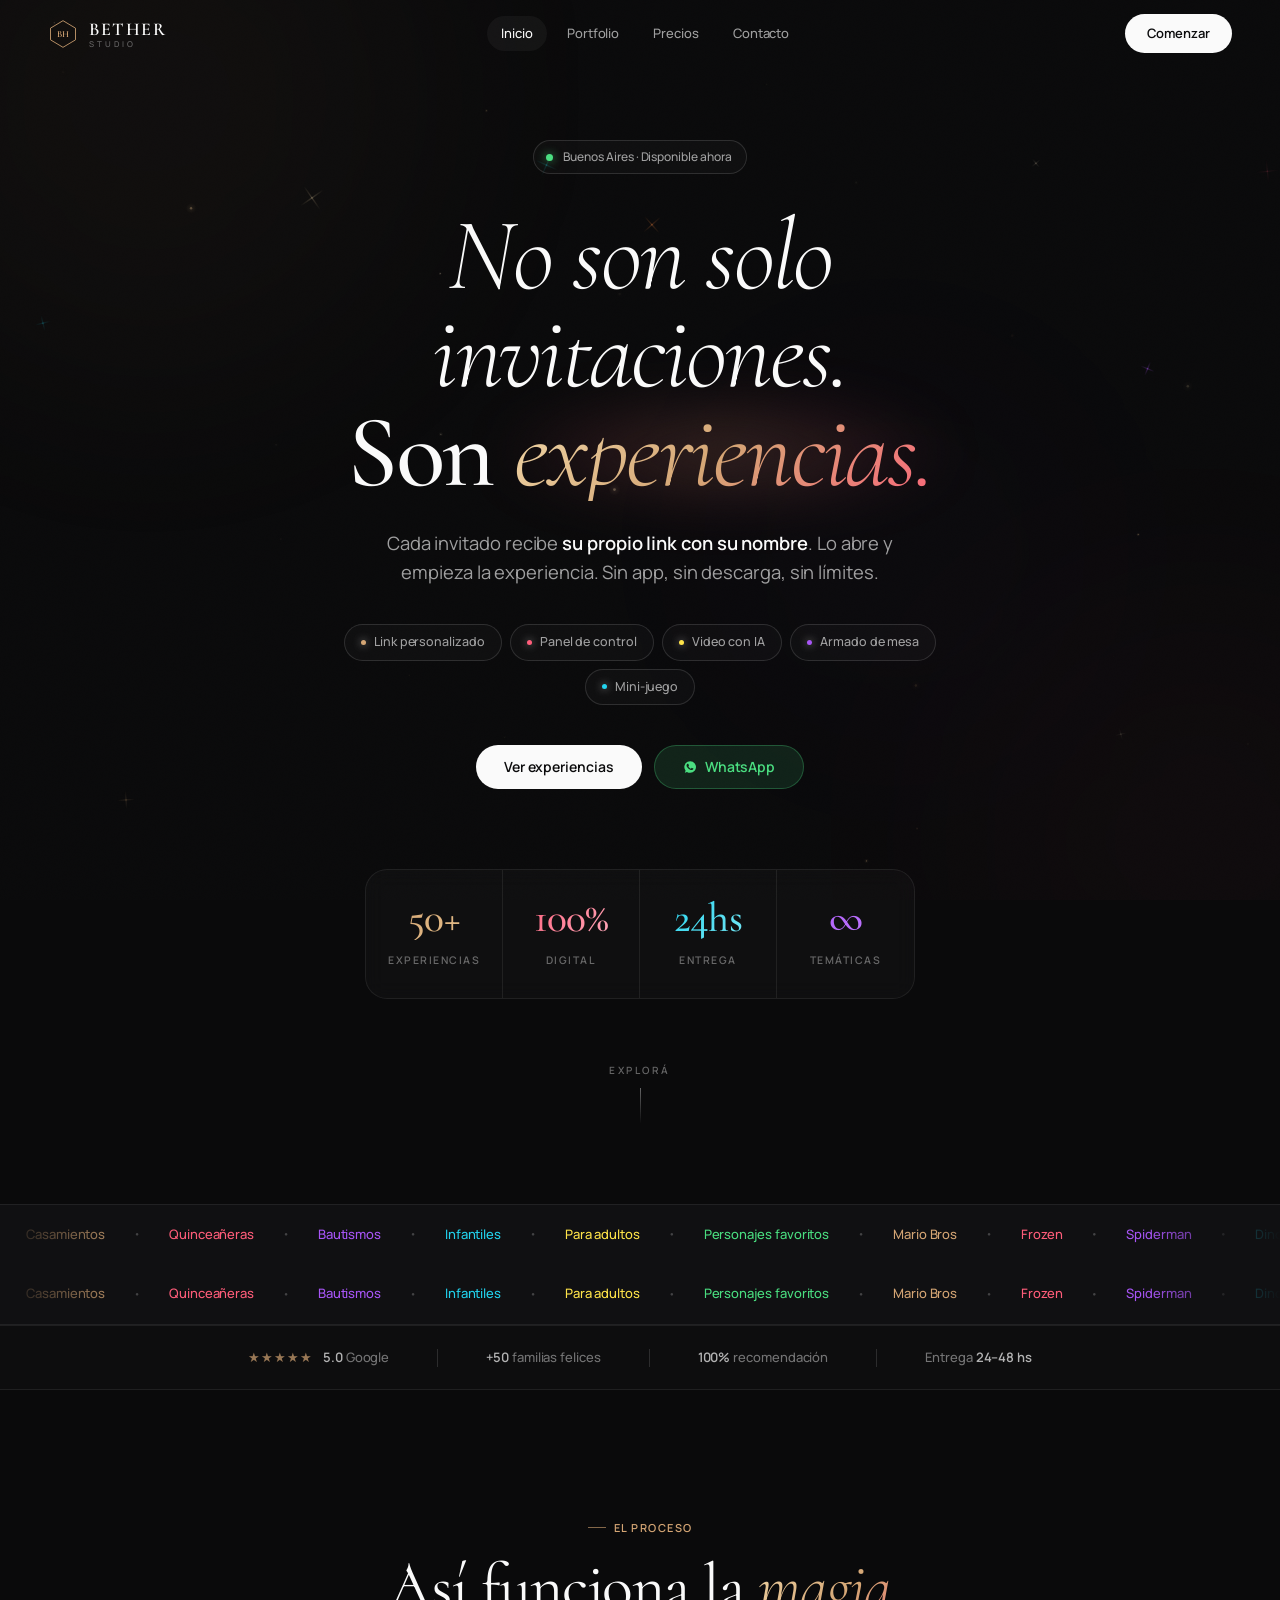
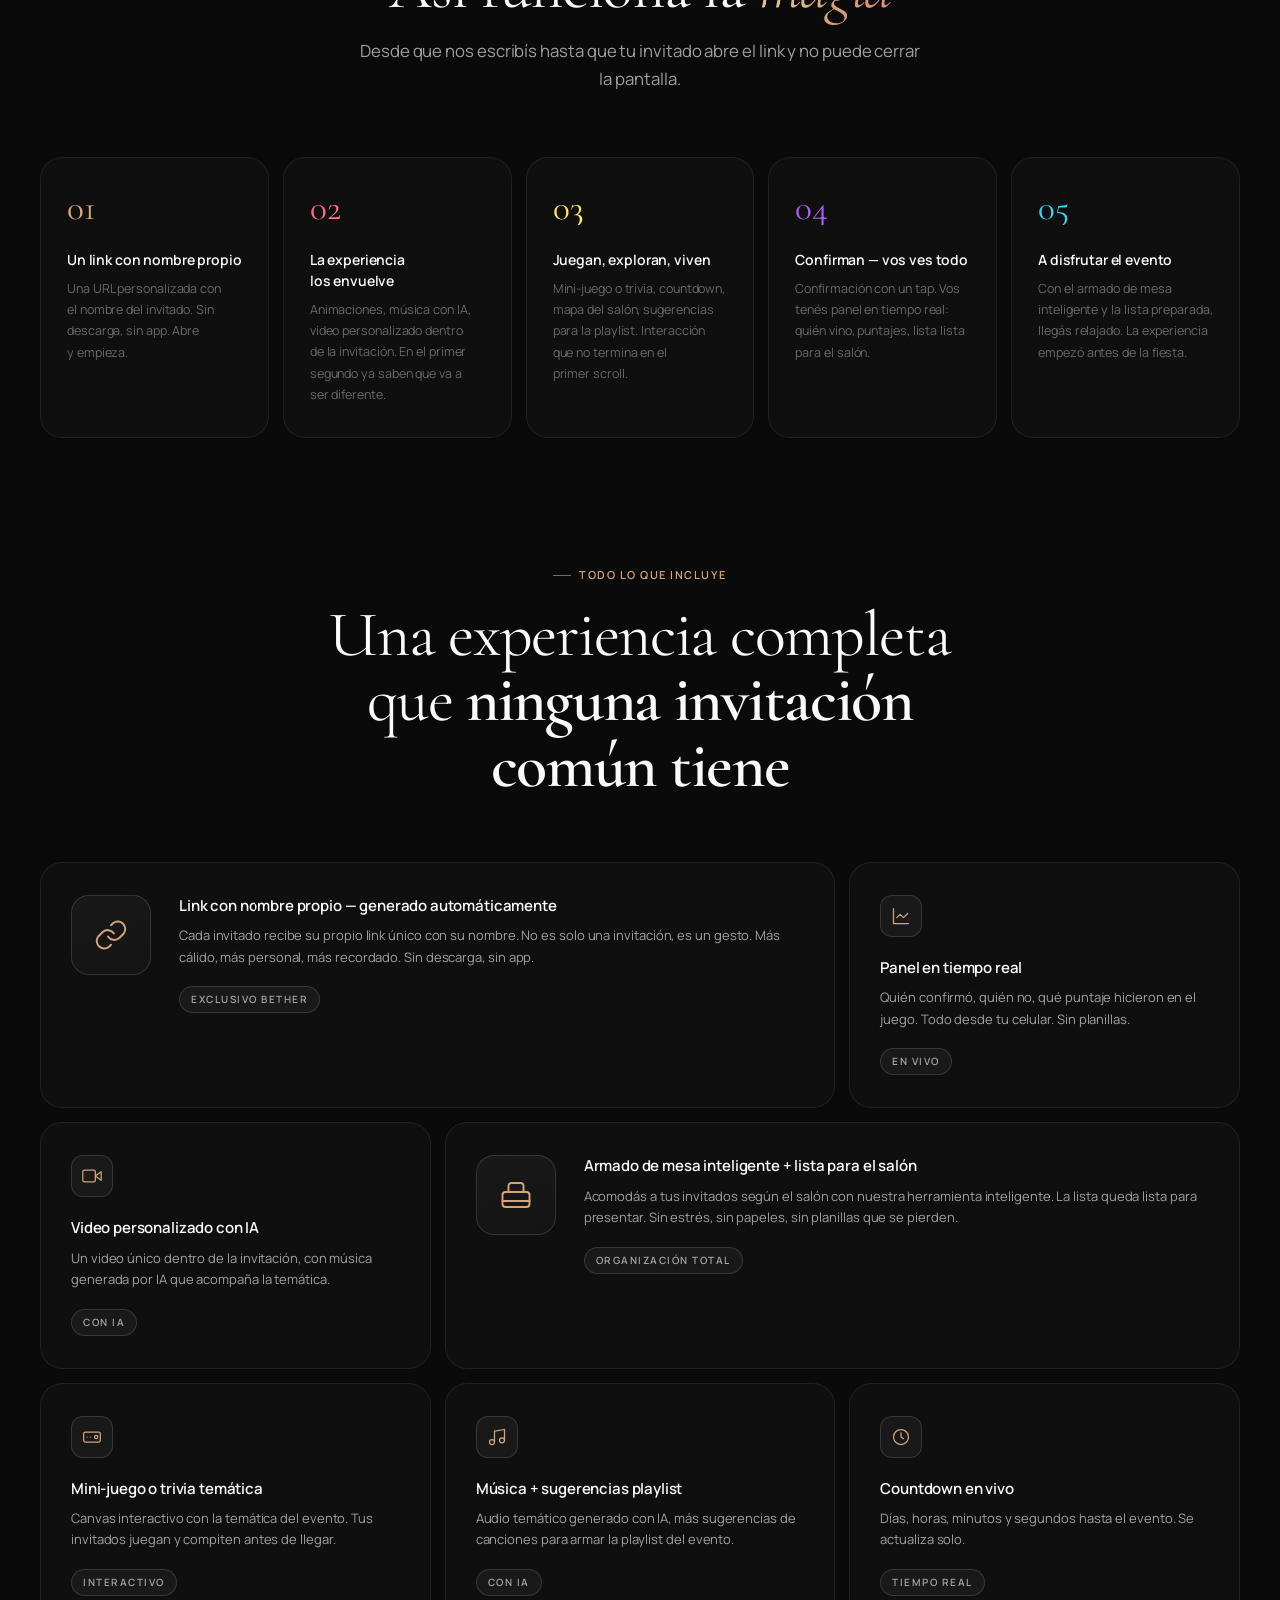
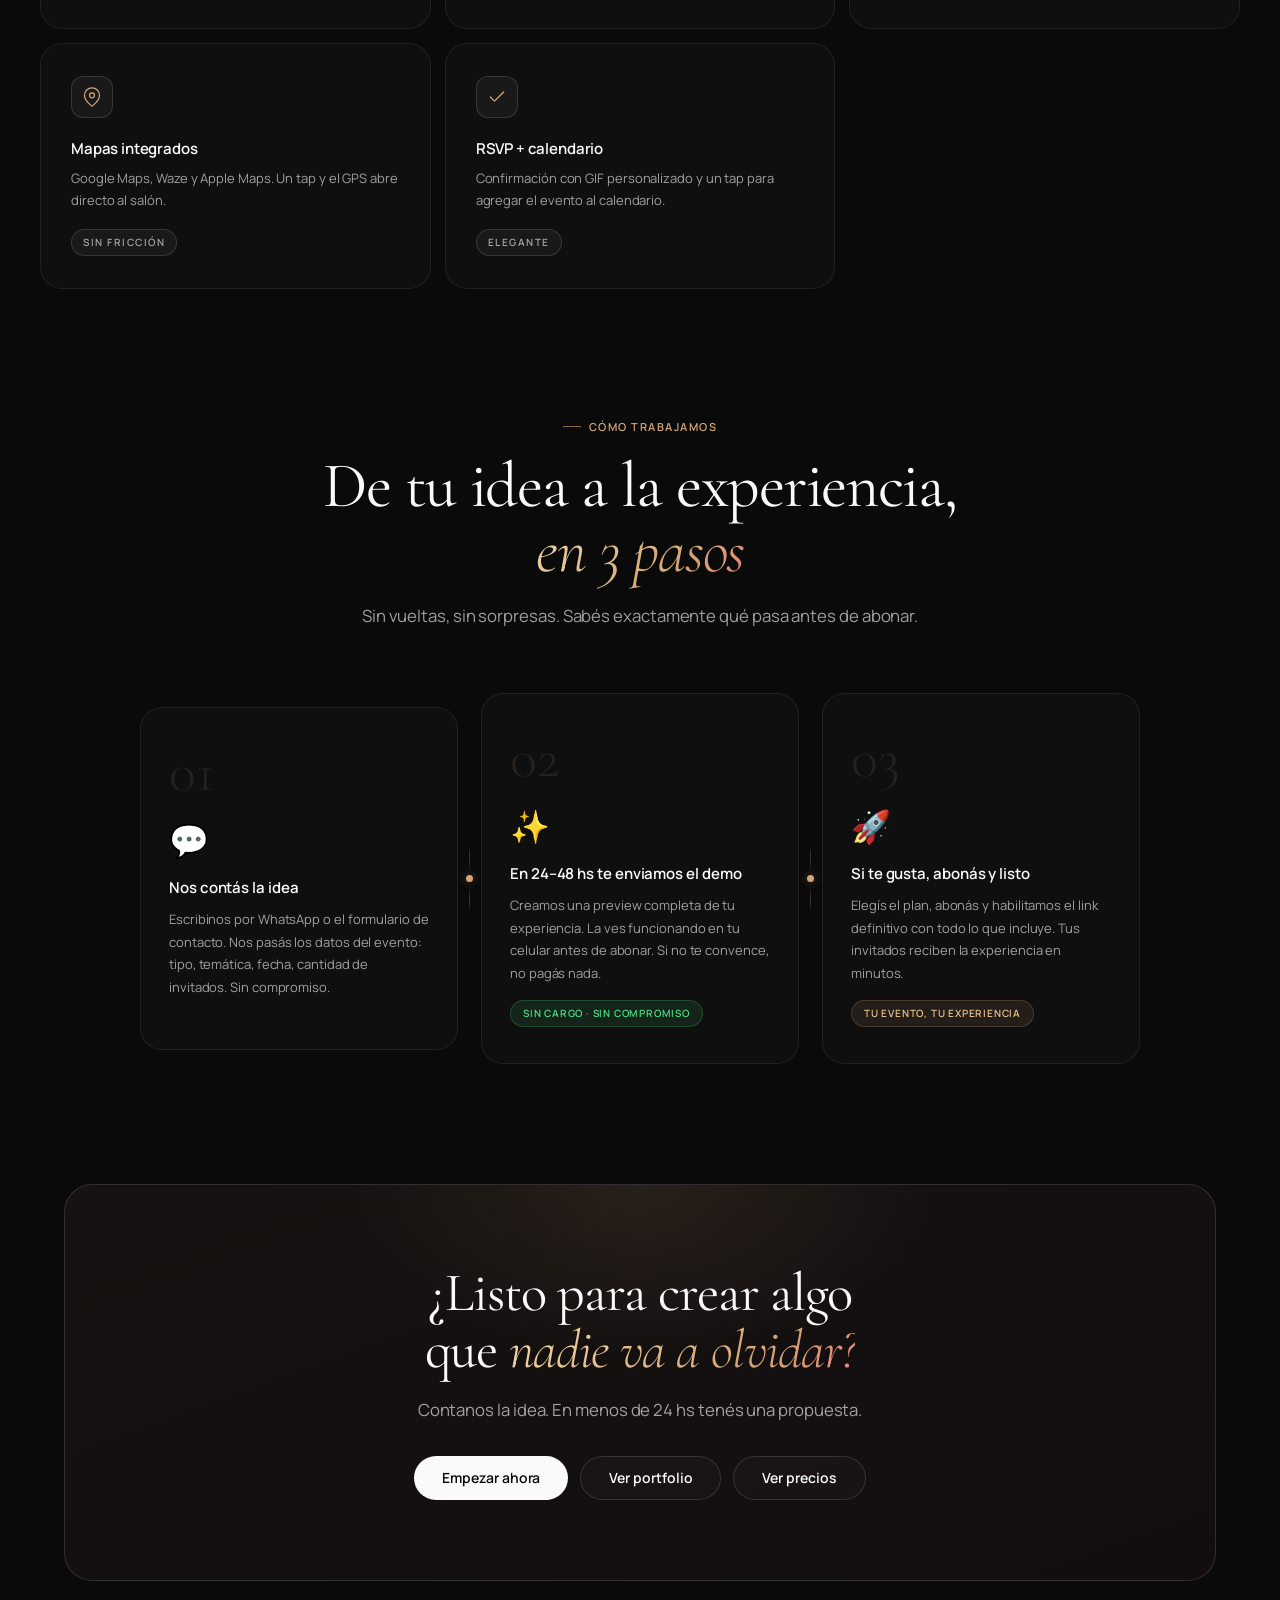
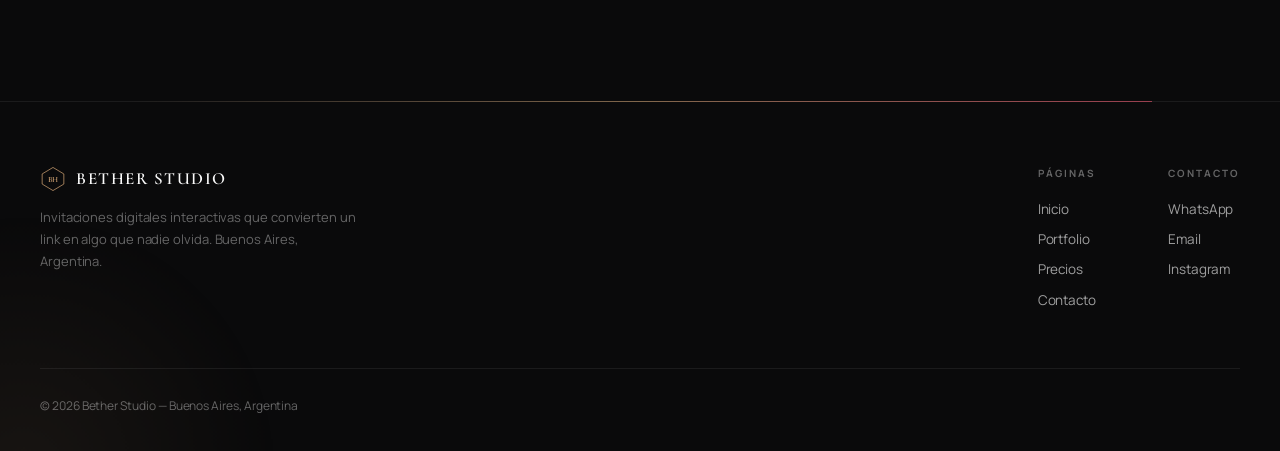
==== commit d9feea08: "Add flow steps section to index.html" ====
--- a/index.html
+++ b/index.html
@@ -128,6 +128,58 @@
   .stat:nth-child(2),.stat:nth-child(4){border-right:none}
   .hero-title{font-size:clamp(2.6rem,12vw,5rem)}
 }
+
+/* ═══ FLOW STEPS ═══ */
+.flow-steps{
+  display:flex;align-items:center;gap:0;
+  max-width:1000px;margin:0 auto;
+}
+.flow-step{
+  flex:1;background:var(--surface);border:1px solid var(--border);
+  border-radius:var(--r-lg);padding:36px 28px;
+  transition:border-color .3s,transform .3s var(--ease);
+  position:relative;overflow:hidden;
+}
+.flow-step::before{
+  content:"";position:absolute;inset:0;
+  background:linear-gradient(135deg,rgba(212,165,116,.05),transparent);
+  opacity:0;transition:opacity .3s;
+}
+.flow-step:hover{border-color:var(--border-2);transform:translateY(-4px)}
+.flow-step:hover::before{opacity:1}
+.flow-num{
+  font-family:'Cormorant Garamond',serif;
+  font-size:3.5rem;font-weight:300;
+  color:rgba(212,165,116,.12);
+  line-height:1;margin-bottom:16px;
+}
+.flow-icon{font-size:2rem;margin-bottom:14px;display:block}
+.flow-title{font-size:15px;font-weight:600;color:var(--text);margin-bottom:10px;line-height:1.3}
+.flow-desc{font-size:13px;color:var(--text-2);line-height:1.75;font-weight:400;margin-bottom:14px}
+.flow-badge{
+  display:inline-flex;align-items:center;
+  font-size:10px;font-weight:600;letter-spacing:.8px;text-transform:uppercase;
+  padding:5px 12px;border-radius:99px;
+  background:rgba(74,222,128,.1);color:var(--green);
+  border:1px solid rgba(74,222,128,.2);
+}
+.flow-badge--gold{
+  background:rgba(212,165,116,.1);color:var(--gold-2);
+  border-color:rgba(212,165,116,.2);
+}
+.flow-connector{
+  display:flex;flex-direction:column;align-items:center;
+  padding:0 8px;flex-shrink:0;gap:3px;
+}
+.flow-line{width:1px;height:28px;background:linear-gradient(180deg,transparent,rgba(212,165,116,.3),transparent)}
+.flow-dot{width:7px;height:7px;border-radius:50%;background:var(--gold);box-shadow:0 0 10px rgba(212,165,116,.4);flex-shrink:0}
+
+@media(max-width:840px){
+  .flow-steps{flex-direction:column;gap:0;max-width:480px}
+  .flow-connector{flex-direction:row;padding:8px 0;width:100%}
+  .flow-line{width:28px;height:1px}
+}
+
 </style>
 </head>
 <body>
@@ -353,37 +405,60 @@
 </section>
 
 <!-- TESTIMONIALS -->
+
+
+<!-- CÓMO TRABAJAMOS -->
 <section class="section" style="padding-top:0">
   <div class="sec-inner">
     <div class="sec-header">
-      <div class="sec-tag reveal">Testimonios</div>
-      <h2 class="sec-title reveal">Lo dicen quienes <em>ya lo vivieron</em></h2>
-    </div>
-    <div class="test-grid">
-      <div class="test-card reveal">
-        <div class="test-stars">★★★★★</div>
-        <div class="test-q">"Mis invitados no podían creerlo. Nunca habían visto una invitación así. El mini-juego fue lo mejor."</div>
-        <div class="test-auth">
-          <div class="test-av">CM</div>
-          <div class="test-info">Carolina M.<span>Cumple de Mateo · Mario Bros</span></div>
-        </div>
-      </div>
-      <div class="test-card reveal d1">
-        <div class="test-stars">★★★★★</div>
-        <div class="test-q">"El sobre animado de nuestro casamiento fue increíble. Todos nos preguntaron quién lo hizo."</div>
-        <div class="test-auth">
-          <div class="test-av">LM</div>
-          <div class="test-info">Lucía &amp; Martín<span>Casamiento · Elegancia Dorada</span></div>
-        </div>
-      </div>
-      <div class="test-card reveal d2">
-        <div class="test-stars">★★★★★</div>
-        <div class="test-q">"En 24 horas teníamos la invitación. Profesional, rápido y con una atención increíble."</div>
-        <div class="test-auth">
-          <div class="test-av">FR</div>
-          <div class="test-info">Federico R.<span>Quinceañera · Custom</span></div>
-        </div>
-      </div>
+      <div class="sec-tag reveal">Cómo trabajamos</div>
+      <h2 class="sec-title reveal">De tu idea a la experiencia,<br><em>en 3 pasos</em></h2>
+      <p class="sec-sub reveal">Sin vueltas, sin sorpresas. Sabés exactamente qué pasa antes de abonar.</p>
+    </div>
+
+    <div class="flow-steps">
+
+      <div class="flow-step reveal">
+        <div class="flow-num">01</div>
+        <div class="flow-content">
+          <div class="flow-icon">💬</div>
+          <div class="flow-title">Nos contás la idea</div>
+          <p class="flow-desc">Escribinos por WhatsApp o el formulario de contacto. Nos pasás los datos del evento: tipo, temática, fecha, cantidad de invitados. Sin compromiso.</p>
+        </div>
+      </div>
+
+      <div class="flow-connector reveal d1">
+        <div class="flow-line"></div>
+        <div class="flow-dot"></div>
+        <div class="flow-line"></div>
+      </div>
+
+      <div class="flow-step reveal d2">
+        <div class="flow-num">02</div>
+        <div class="flow-content">
+          <div class="flow-icon">✨</div>
+          <div class="flow-title">En 24–48 hs te enviamos el demo</div>
+          <p class="flow-desc">Creamos una preview completa de tu experiencia. La ves funcionando en tu celular antes de abonar. Si no te convence, no pagás nada.</p>
+          <div class="flow-badge">Sin cargo · Sin compromiso</div>
+        </div>
+      </div>
+
+      <div class="flow-connector reveal d3">
+        <div class="flow-line"></div>
+        <div class="flow-dot"></div>
+        <div class="flow-line"></div>
+      </div>
+
+      <div class="flow-step reveal d4">
+        <div class="flow-num">03</div>
+        <div class="flow-content">
+          <div class="flow-icon">🚀</div>
+          <div class="flow-title">Si te gusta, abonás y listo</div>
+          <p class="flow-desc">Elegís el plan, abonás y habilitamos el link definitivo con todo lo que incluye. Tus invitados reciben la experiencia en minutos.</p>
+          <div class="flow-badge flow-badge--gold">Tu evento, tu experiencia</div>
+        </div>
+      </div>
+
     </div>
   </div>
 </section>
@@ -396,6 +471,7 @@
     <div class="cta-btns">
       <a href="contacto.html" class="btn btn-primary">Empezar ahora</a>
       <a href="portfolio.html" class="btn btn-ghost">Ver portfolio</a>
+      <a href="precios.html" class="btn btn-ghost">Ver precios</a>
     </div>
   </div>
 </div>
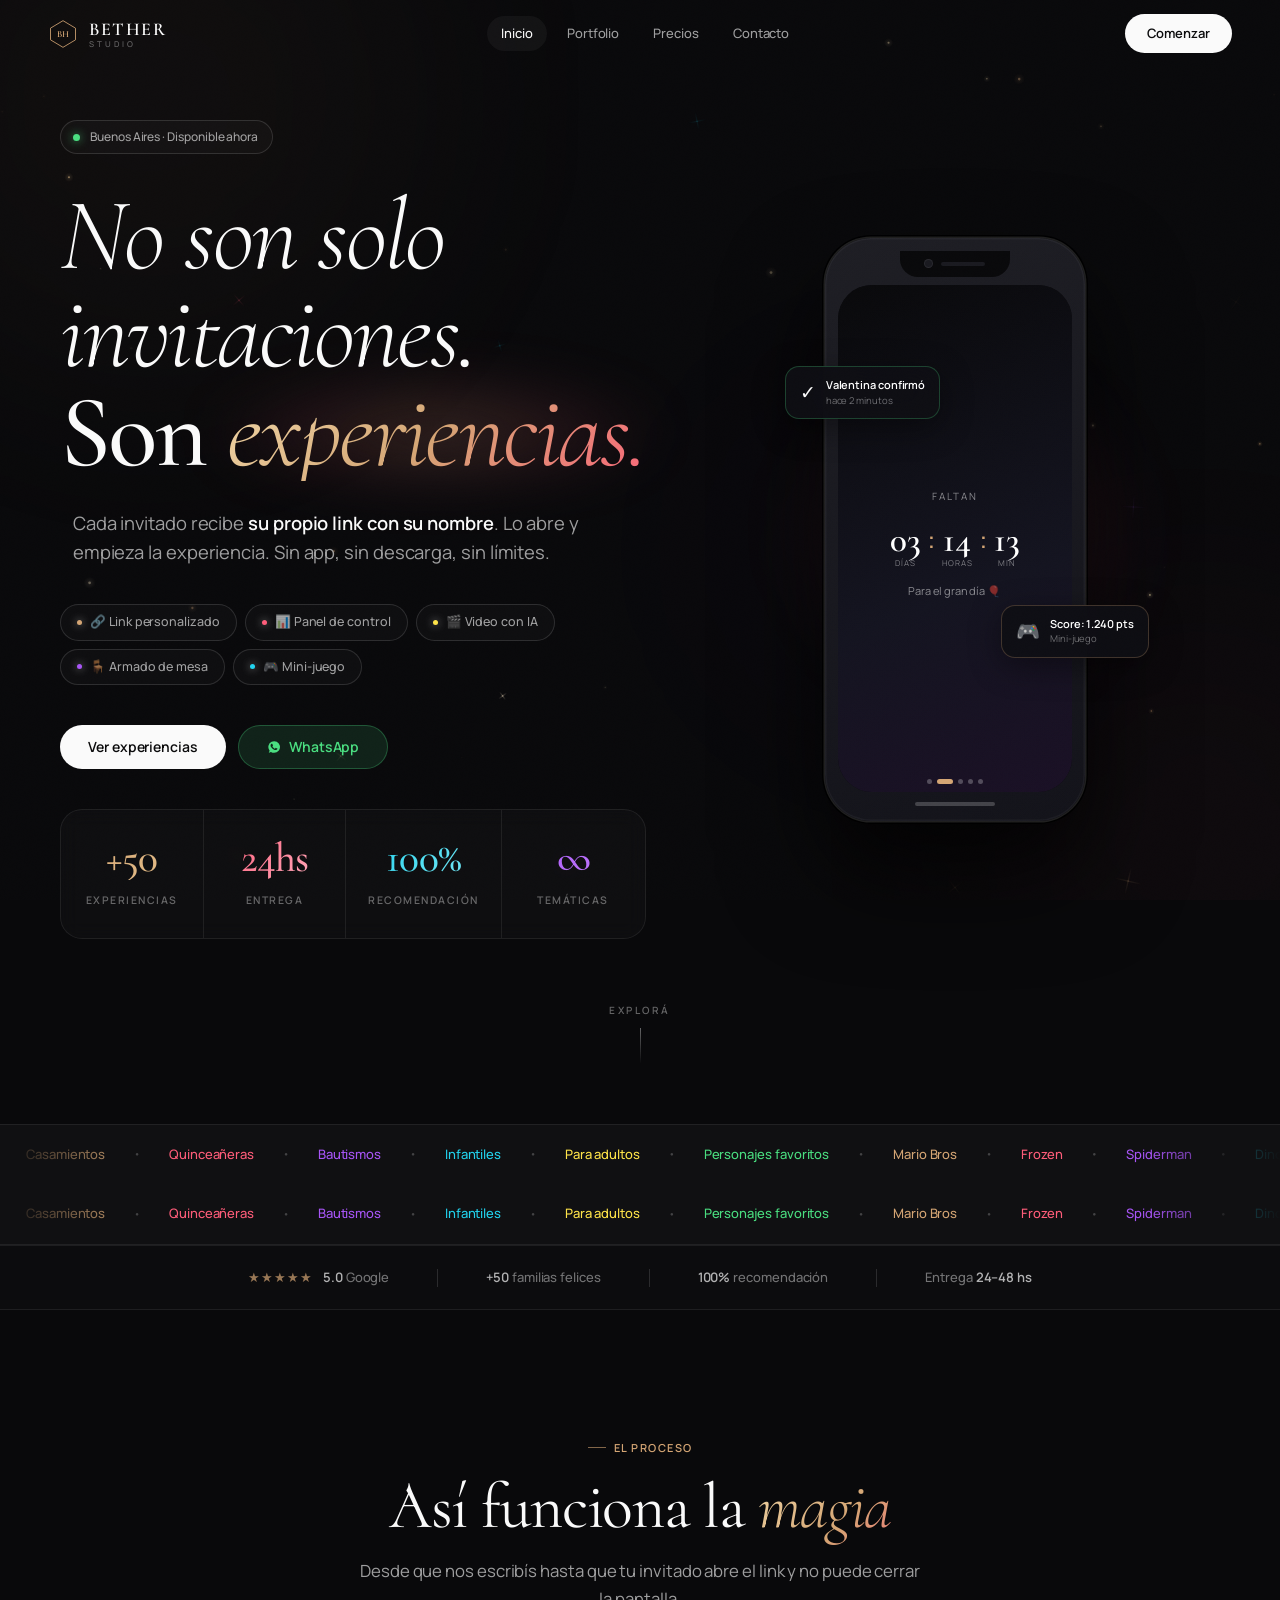
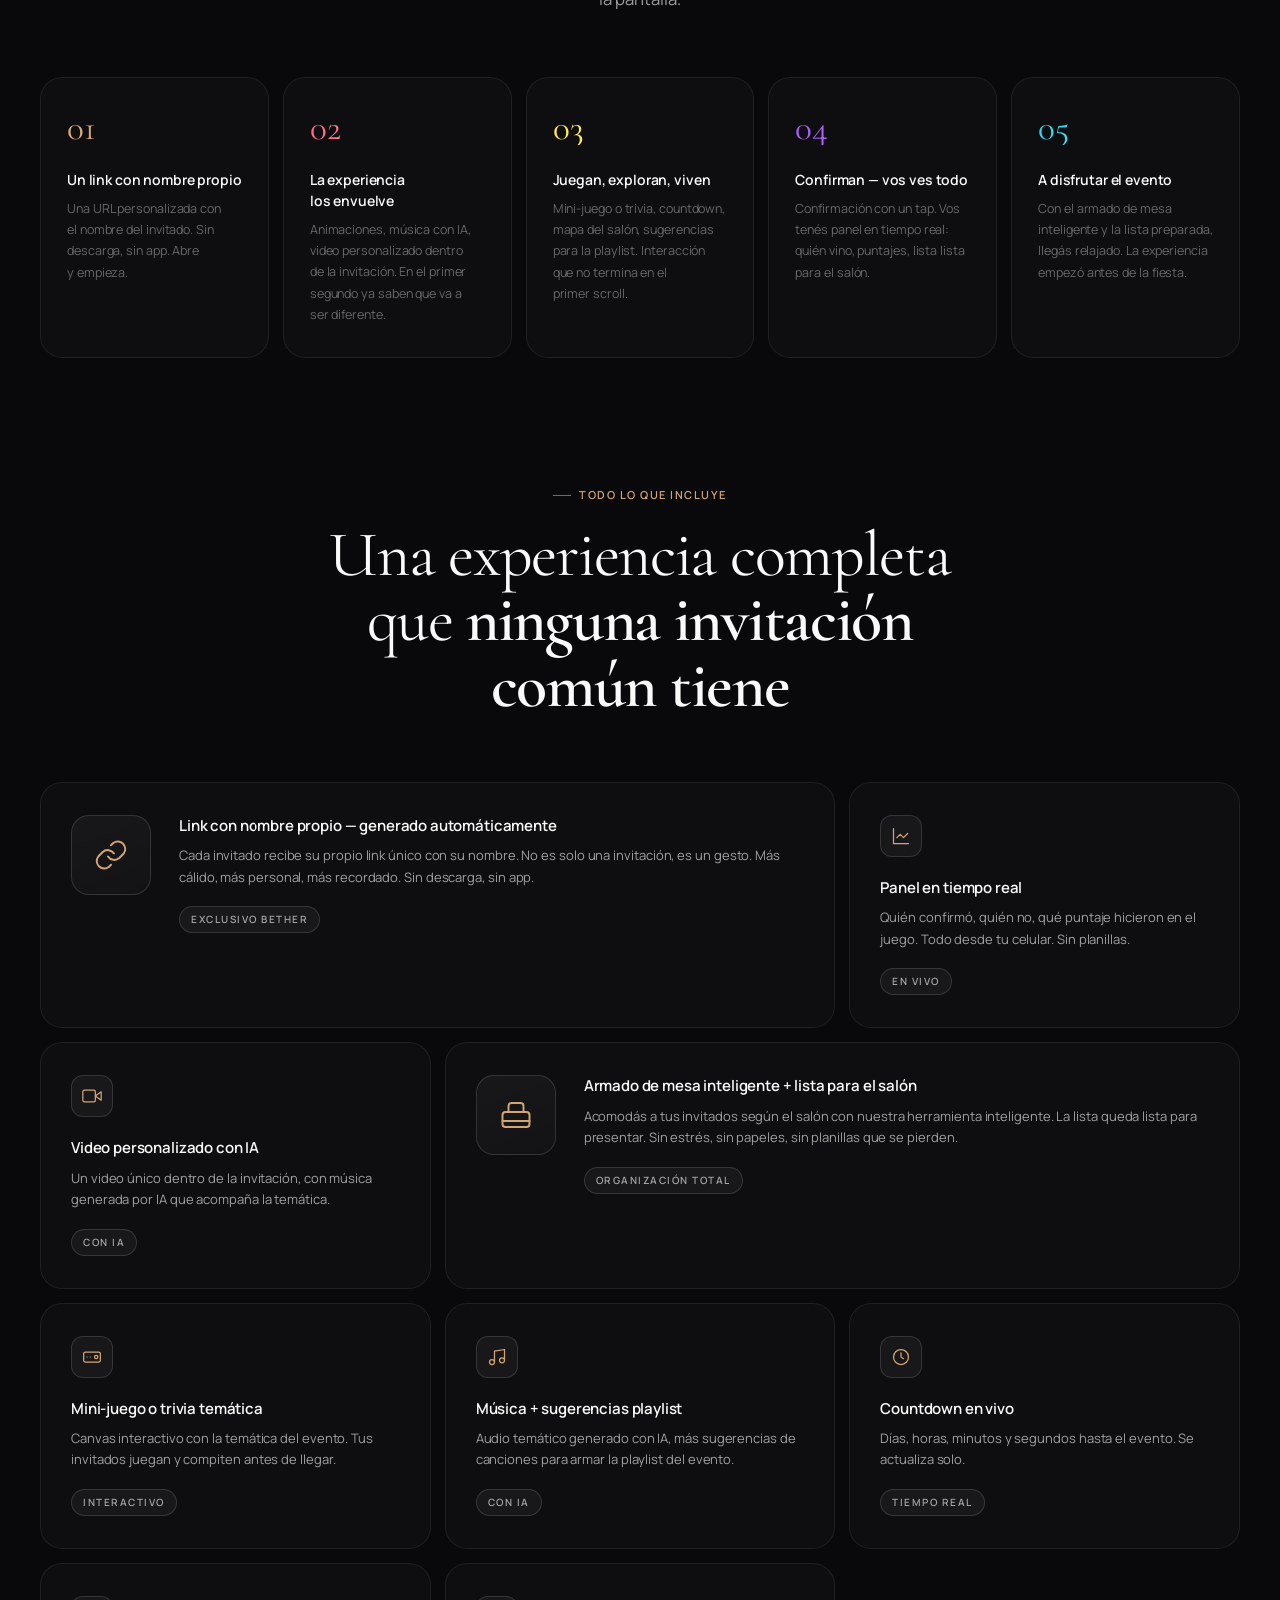
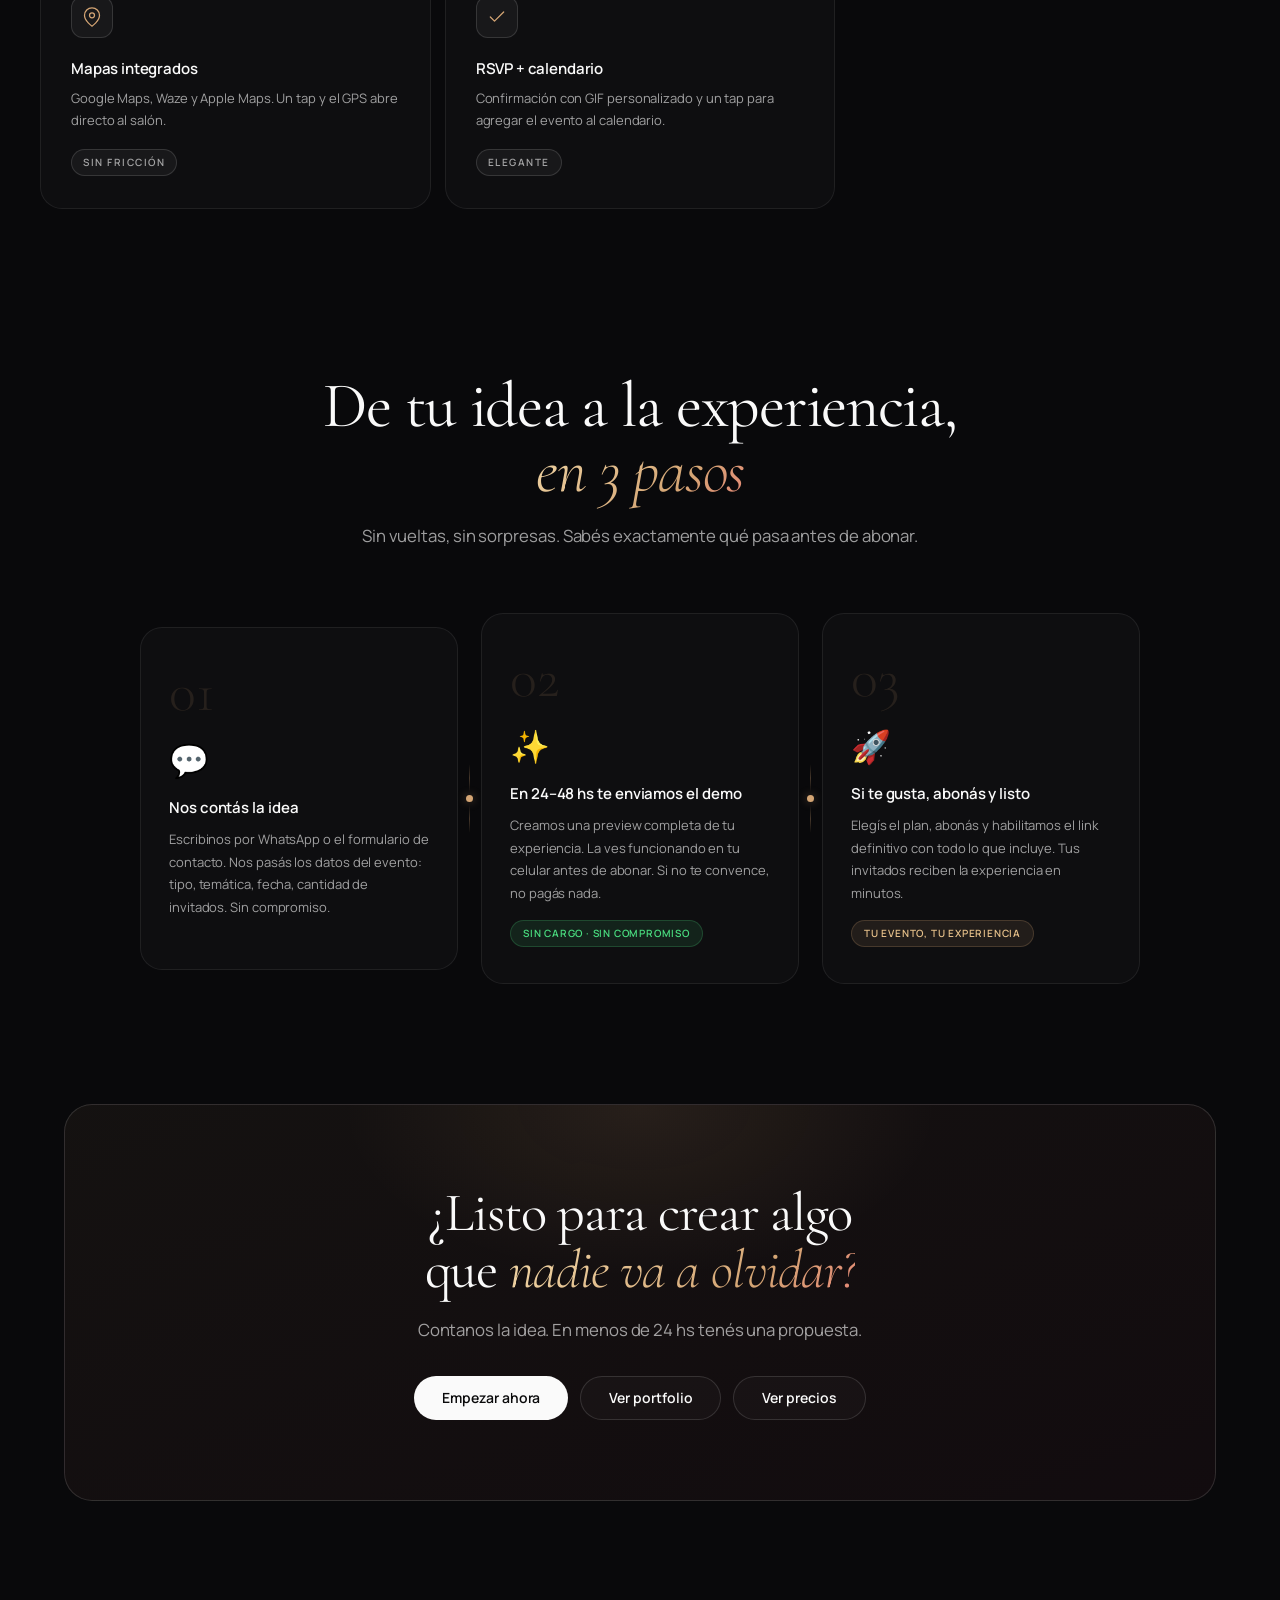
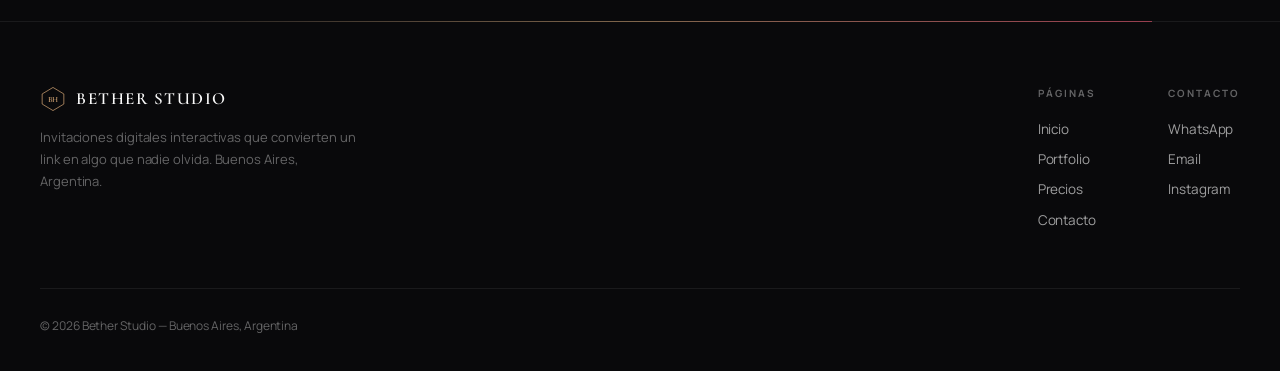
==== commit d0547fe7: "Implement hero section with phone slider and content Added a hero section with a two-column layout, " ====
--- a/index.html
+++ b/index.html
@@ -180,6 +180,293 @@
   .flow-line{width:28px;height:1px}
 }
 
+
+/* ═══════════════════════════════════════════
+   HERO — 2 COLUMNAS
+═══════════════════════════════════════════ */
+#hero{
+  min-height:100vh;
+  display:flex;flex-direction:column;
+  align-items:center;justify-content:center;
+  padding:120px 48px 60px;
+  position:relative;overflow:hidden;
+  text-align:left;
+}
+.hero-inner{
+  display:grid;
+  grid-template-columns:1fr 1fr;
+  gap:64px;
+  align-items:center;
+  max-width:1160px;
+  width:100%;
+  margin:0 auto;
+}
+.hero-copy{ display:flex;flex-direction:column;gap:0; }
+
+/* Eyebrow, title, sub — quitar text-align:center heredado */
+.hero-copy .hero-eyebrow{ align-self:flex-start; }
+.hero-copy .hero-title{ text-align:left; }
+.hero-copy .hero-sub{ text-align:left; }
+.hero-copy .concept-pills{ justify-content:flex-start; }
+.hero-copy .hero-actions{ justify-content:flex-start; }
+.hero-copy .stats-row{
+  margin:40px 0 0;
+  display:grid;grid-template-columns:repeat(4,1fr);
+  max-width:100%;
+  animation:none;
+}
+
+/* ── TELÉFONO HERO ───────────────────────── */
+.hero-phone-col{
+  display:flex;align-items:center;justify-content:center;
+  position:relative;
+}
+.hpc-wrap{ position:relative;width:280px; }
+
+.hpc-glow{
+  position:absolute;top:50%;left:50%;
+  transform:translate(-50%,-50%);
+  width:340px;height:340px;border-radius:50%;
+  background:radial-gradient(circle,
+    rgba(212,165,116,.18) 0%,
+    rgba(255,93,122,.10) 40%,
+    transparent 70%);
+  filter:blur(40px);
+  animation:glowPulse 4s ease-in-out infinite;
+  pointer-events:none;
+}
+@keyframes glowPulse{
+  0%,100%{opacity:.7;transform:translate(-50%,-50%) scale(1)}
+  50%{opacity:1;transform:translate(-50%,-50%) scale(1.08)}
+}
+
+.hpc-frame{
+  width:260px;
+  background:linear-gradient(160deg,#1e1e24,#13131a);
+  border-radius:46px;padding:13px;
+  box-shadow:
+    0 0 0 1.5px rgba(255,255,255,.12),
+    0 0 0 3px rgba(0,0,0,.9),
+    0 50px 100px rgba(0,0,0,.8),
+    0 0 0 1.5px rgba(255,255,255,.04) inset;
+  position:relative;z-index:2;
+  animation:floatPhone 6s ease-in-out infinite;
+}
+@keyframes floatPhone{
+  0%,100%{transform:translateY(0) rotate(-.5deg)}
+  50%{transform:translateY(-12px) rotate(.5deg)}
+}
+
+.hpc-notch{
+  width:110px;height:26px;
+  background:#09090b;border-radius:0 0 18px 18px;
+  margin:0 auto 8px;
+  display:flex;align-items:center;justify-content:center;gap:8px;
+}
+.hpc-cam{width:9px;height:9px;border-radius:50%;background:#1a1a20;border:1.5px solid rgba(255,255,255,.07)}
+.hpc-spk{width:44px;height:4px;border-radius:99px;background:#1a1a20}
+
+.hpc-screen{
+  background:#09090b;
+  border-radius:34px;
+  aspect-ratio:9/19.5;
+  overflow:hidden;
+  position:relative;
+}
+.hpc-home{
+  width:80px;height:4px;
+  background:rgba(255,255,255,.2);
+  border-radius:99px;
+  margin:10px auto 2px;
+}
+
+/* ── SLIDES ──────────────────────────────── */
+.hpc-slide{
+  position:absolute;inset:0;
+  opacity:0;
+  transition:opacity .6s ease;
+  display:flex;flex-direction:column;
+}
+.hpc-slide--active{ opacity:1; }
+
+/* Fondos por slide */
+.hps-bg{ position:absolute;inset:0;z-index:0; }
+.hps-bg--mario{
+  background:linear-gradient(160deg,#0d1f35,#1a4a7a 45%,#2d7cc0 75%,#3a8a2a);
+}
+.hps-bg--dark{
+  background:linear-gradient(160deg,#09090b,#141420 60%,#1a1025);
+}
+.hps-bg--map{
+  background:linear-gradient(160deg,#0f1f10,#1a3320 60%,#243d28);
+}
+.hps-bg--rsvp{
+  background:linear-gradient(160deg,#1a0a2e,#2d0f4a 50%,#3d1560);
+}
+.hps-bg--game{
+  background:linear-gradient(160deg,#0d1f35,#1a4a7a 45%,#2d7cc0 75%,#3a8a2a);
+}
+
+/* Contenido de slides */
+.hps-content{
+  position:relative;z-index:1;
+  padding:24px 18px 12px;
+  flex:1;display:flex;flex-direction:column;
+}
+.hps-content--center{
+  align-items:center;justify-content:center;text-align:center;
+}
+.hps-tag{
+  font-size:9px;font-weight:700;letter-spacing:1px;
+  color:rgba(255,255,255,.7);text-transform:uppercase;
+  background:rgba(0,0,0,.4);padding:4px 10px;border-radius:99px;
+  align-self:flex-start;margin-bottom:12px;
+}
+.hps-emoji{font-size:2.2rem;margin-bottom:10px;animation:confettiFloat 2.5s ease-in-out infinite}
+.hps-title{font-family:'Cormorant Garamond',serif;font-size:1.5rem;font-weight:600;color:#fff;line-height:1.1;margin-bottom:6px}
+.hps-sub{font-size:10px;color:rgba(255,255,255,.6);letter-spacing:.5px}
+
+/* SLIDE 2 — countdown */
+.hps-label{font-size:10px;color:rgba(255,255,255,.5);letter-spacing:2px;text-transform:uppercase;margin-bottom:14px}
+.hps-countdown{display:flex;align-items:center;gap:6px;margin-bottom:10px}
+.hps-cd{text-align:center}
+.hps-cd-n{
+  display:block;font-family:'Cormorant Garamond',serif;
+  font-size:2.2rem;font-weight:600;color:#fff;line-height:1;
+}
+.hps-cd-l{display:block;font-size:8px;color:rgba(255,255,255,.45);letter-spacing:1px;text-transform:uppercase}
+.hps-cd-sep{font-size:1.8rem;color:var(--gold);margin-bottom:12px;animation:blink 1s ease infinite}
+.hps-cd-label{font-size:11px;color:rgba(255,255,255,.5)}
+
+/* SLIDE 3 — mapa */
+.hps-map-card{
+  position:absolute;bottom:0;left:0;right:0;z-index:2;
+  background:rgba(9,9,11,.92);backdrop-filter:blur(10px);
+  padding:16px;border-top:1px solid rgba(255,255,255,.08);
+  display:flex;gap:12px;align-items:flex-start;
+}
+.hps-map-pin{font-size:1.6rem;flex-shrink:0}
+.hps-map-title{font-size:13px;font-weight:600;color:#fff;margin-bottom:3px}
+.hps-map-addr{font-size:10px;color:rgba(255,255,255,.5);margin-bottom:10px}
+.hps-map-btns{display:flex;gap:8px}
+.hps-map-btn{
+  font-size:9px;font-weight:600;padding:5px 12px;border-radius:99px;
+  background:rgba(212,165,116,.15);border:1px solid rgba(212,165,116,.3);
+  color:var(--gold);letter-spacing:.5px;
+}
+
+/* SLIDE 4 — RSVP */
+.hps-rsvp-name{font-size:12px;color:rgba(255,255,255,.6);margin-bottom:10px}
+.hps-rsvp-name strong{color:#fff}
+.hps-rsvp-q{font-size:15px;font-weight:600;color:#fff;line-height:1.4;margin-bottom:20px}
+.hps-rsvp-btns{display:flex;flex-direction:column;gap:8px;width:100%;max-width:160px}
+.hps-rsvp-yes{
+  padding:11px;border-radius:12px;text-align:center;
+  background:linear-gradient(135deg,#22c55e,#16a34a);
+  color:#fff;font-size:12px;font-weight:700;
+  box-shadow:0 4px 16px rgba(34,197,94,.3);
+}
+.hps-rsvp-no{
+  padding:11px;border-radius:12px;text-align:center;
+  background:rgba(255,255,255,.07);border:1px solid rgba(255,255,255,.12);
+  color:rgba(255,255,255,.6);font-size:12px;font-weight:500;
+}
+.hps-rsvp-note{font-size:9px;color:rgba(255,255,255,.3);margin-top:14px;letter-spacing:.3px}
+
+/* SLIDE 5 — mini-juego */
+.hps-game-title{font-size:14px;font-weight:700;color:#fff;margin-bottom:14px}
+.hps-game-screen{
+  width:160px;height:90px;background:#000;border-radius:8px;
+  border:2px solid rgba(255,255,255,.1);
+  position:relative;overflow:hidden;margin-bottom:12px;
+}
+.hps-game-mario{
+  position:absolute;bottom:10px;left:20px;
+  font-size:1.5rem;
+  animation:marioJump 1.2s ease-in-out infinite;
+}
+@keyframes marioJump{
+  0%,100%{transform:translateY(0)}
+  40%{transform:translateY(-28px)}
+}
+.hps-game-coins{position:absolute;top:14px;left:0;right:0;display:flex;justify-content:center;gap:16px}
+.hps-coin{font-size:1rem;animation:coinSpin 1.5s ease-in-out infinite}
+.hps-coin--1{animation-delay:0s}
+.hps-coin--2{animation-delay:.2s}
+.hps-coin--3{animation-delay:.4s}
+@keyframes coinSpin{0%,100%{transform:scale(1);opacity:1}50%{transform:scale(.3) scaleX(0);opacity:.5}}
+.hps-game-score{font-size:11px;color:rgba(255,255,255,.7);font-weight:600}
+.hps-game-sub{font-size:10px;color:rgba(255,255,255,.4)}
+
+/* Dots indicadores */
+.hpc-dots{
+  position:absolute;bottom:8px;left:0;right:0;
+  display:flex;justify-content:center;gap:5px;z-index:10;
+}
+.hpc-dot{
+  width:5px;height:5px;border-radius:50%;
+  background:rgba(255,255,255,.25);
+  transition:all .3s;cursor:pointer;
+}
+.hpc-dot--active{
+  width:16px;border-radius:99px;
+  background:var(--gold);
+}
+
+/* ── BADGES FLOTANTES ────────────────────── */
+.hpc-badge{
+  position:absolute;
+  display:flex;align-items:center;gap:10px;
+  background:rgba(15,15,20,.92);
+  border:1px solid rgba(255,255,255,.1);
+  backdrop-filter:blur(16px);
+  border-radius:14px;padding:10px 14px;
+  z-index:10;
+  box-shadow:0 8px 32px rgba(0,0,0,.4);
+  animation:badgeFloat 4s ease-in-out infinite;
+}
+.hpc-badge--1{
+  left:-40px;top:22%;
+  animation-delay:0s;
+  border-color:rgba(74,222,128,.25);
+}
+.hpc-badge--2{
+  right:-44px;bottom:28%;
+  animation-delay:-2s;
+  border-color:rgba(212,165,116,.25);
+}
+@keyframes badgeFloat{
+  0%,100%{transform:translateY(0)}
+  50%{transform:translateY(-6px)}
+}
+.hpc-badge-icon{font-size:1.2rem}
+.hpc-badge-title{font-size:11px;font-weight:600;color:#fff;white-space:nowrap}
+.hpc-badge-sub{font-size:9.5px;color:rgba(255,255,255,.4);white-space:nowrap}
+
+/* ── RESPONSIVE ──────────────────────────── */
+@media(max-width:960px){
+  #hero{ padding:110px 32px 60px; }
+  .hero-inner{ grid-template-columns:1fr;gap:48px;text-align:center; }
+  .hero-copy .hero-title{ text-align:center; }
+  .hero-copy .hero-sub{ text-align:center; }
+  .hero-copy .concept-pills{ justify-content:center; }
+  .hero-copy .hero-actions{ justify-content:center; }
+  .hero-copy .hero-eyebrow{ align-self:center; }
+  .hero-copy .stats-row{ grid-template-columns:repeat(4,1fr); }
+  .hpc-wrap{ width:240px; }
+  .hpc-frame{ width:240px; }
+  .hpc-badge--1{ left:-20px; }
+  .hpc-badge--2{ right:-20px; }
+}
+@media(max-width:640px){
+  #hero{ padding:100px 20px 48px; }
+  .hero-inner{ gap:36px; }
+  .hpc-wrap{ width:210px; }
+  .hpc-frame{ width:210px; }
+  .hpc-badge{ display:none; }
+  .hero-copy .stats-row{ grid-template-columns:repeat(2,1fr); }
+}
+
 </style>
 </head>
 <body>
@@ -216,36 +503,163 @@
 
 <!-- HERO -->
 <section id="hero">
-  <div class="hero-eyebrow">
-    <div class="live-dot"></div>
-    <span class="ey-txt">Buenos Aires · Disponible ahora</span>
-  </div>
-  <h1 class="hero-title">
-    <span class="l1">No son solo</span>
-    <span class="l1">invitaciones.</span>
-    <span class="l2">Son <em>experiencias.</em></span>
-  </h1>
-  <p class="hero-sub">Cada invitado recibe <strong>su propio link con su nombre</strong>. Lo abre y empieza la experiencia. Sin app, sin descarga, sin límites.</p>
-  <div class="concept-pills">
-    <span class="cp">Link personalizado</span>
-    <span class="cp">Panel de control</span>
-    <span class="cp">Video con IA</span>
-    <span class="cp">Armado de mesa</span>
-    <span class="cp">Mini-juego</span>
-  </div>
-  <div class="hero-actions">
-    <a href="portfolio.html" class="btn btn-primary">Ver experiencias</a>
-    <a href="https://wa.me/5491137028226" class="btn btn-wa" target="_blank" rel="noopener">
-      <svg width="14" height="14" viewBox="0 0 24 24" fill="currentColor"><path d="M17.5 14.4c-.3-.1-1.7-.8-2-.9-.3-.1-.5-.1-.7.1-.2.3-.7.9-.9 1.1-.2.2-.3.2-.6.1-1.7-.9-2.9-1.6-4-3.5-.3-.5.3-.5.8-1.6.1-.2 0-.3 0-.5 0-.1-.7-1.6-.9-2.2-.2-.6-.5-.5-.7-.5h-.6c-.2 0-.5.1-.8.4-.3.3-1 1-1 2.4 0 1.4 1 2.8 1.2 3 .1.2 2 3 4.8 4.3 1.8.8 2.5.8 3.4.7.5-.1 1.7-.7 2-1.4.2-.7.2-1.2.2-1.4-.1-.1-.3-.2-.6-.3M12 22a10 10 0 0 1-5.2-1.5L3 22l1.5-3.7A10 10 0 1 1 12 22Z"/></svg>
-      WhatsApp
-    </a>
-  </div>
-  <div class="stats-row" id="statsRow">
-    <div class="stat"><span class="stat-n" id="sn1">0</span><span class="stat-l">Experiencias</span></div>
-    <div class="stat"><span class="stat-n">100%</span><span class="stat-l">Digital</span></div>
-    <div class="stat"><span class="stat-n" id="sn2">0</span><span class="stat-l">Entrega</span></div>
-    <div class="stat"><span class="stat-n">∞</span><span class="stat-l">Temáticas</span></div>
-  </div>
+  <div class="hero-inner">
+
+    <!-- IZQUIERDA — copy -->
+    <div class="hero-copy">
+      <div class="hero-eyebrow">
+        <div class="live-dot"></div>
+        <span class="ey-txt">Buenos Aires · Disponible ahora</span>
+      </div>
+      <h1 class="hero-title">
+        <span class="l1">No son solo</span>
+        <span class="l1">invitaciones.</span>
+        <span class="l2">Son <em>experiencias.</em></span>
+      </h1>
+      <p class="hero-sub">Cada invitado recibe <strong>su propio link con su nombre</strong>. Lo abre y empieza la experiencia. Sin app, sin descarga, sin límites.</p>
+      <div class="concept-pills">
+        <span class="cp">🔗 Link personalizado</span>
+        <span class="cp">📊 Panel de control</span>
+        <span class="cp">🎬 Video con IA</span>
+        <span class="cp">🪑 Armado de mesa</span>
+        <span class="cp">🎮 Mini-juego</span>
+      </div>
+      <div class="hero-actions">
+        <a href="portfolio.html" class="btn btn-primary">Ver experiencias</a>
+        <a href="https://wa.me/5491137028226" class="btn btn-wa" target="_blank" rel="noopener">
+          <svg width="14" height="14" viewBox="0 0 24 24" fill="currentColor"><path d="M17.5 14.4c-.3-.1-1.7-.8-2-.9-.3-.1-.5-.1-.7.1-.2.3-.7.9-.9 1.1-.2.2-.3.2-.6.1-1.7-.9-2.9-1.6-4-3.5-.3-.5.3-.5.8-1.6.1-.2 0-.3 0-.5 0-.1-.7-1.6-.9-2.2-.2-.6-.5-.5-.7-.5h-.6c-.2 0-.5.1-.8.4-.3.3-1 1-1 2.4 0 1.4 1 2.8 1.2 3 .1.2 2 3 4.8 4.3 1.8.8 2.5.8 3.4.7.5-.1 1.7-.7 2-1.4.2-.7.2-1.2.2-1.4-.1-.1-.3-.2-.6-.3M12 22a10 10 0 0 1-5.2-1.5L3 22l1.5-3.7A10 10 0 1 1 12 22Z"/></svg>
+          WhatsApp
+        </a>
+      </div>
+      <div class="stats-row" id="statsRow">
+        <div class="stat"><span class="stat-n">+50</span><span class="stat-l">Experiencias</span></div>
+        <div class="stat"><span class="stat-n">24hs</span><span class="stat-l">Entrega</span></div>
+        <div class="stat"><span class="stat-n">100%</span><span class="stat-l">Recomendación</span></div>
+        <div class="stat"><span class="stat-n">∞</span><span class="stat-l">Temáticas</span></div>
+      </div>
+    </div>
+
+    <!-- DERECHA — teléfono con preview en loop -->
+    <div class="hero-phone-col">
+      <div class="hpc-wrap">
+        <!-- Glow de fondo -->
+        <div class="hpc-glow"></div>
+        <!-- Teléfono -->
+        <div class="hpc-frame">
+          <div class="hpc-notch">
+            <div class="hpc-cam"></div>
+            <div class="hpc-spk"></div>
+          </div>
+          <div class="hpc-screen" id="hpcScreen">
+
+            <!-- SLIDE 1: Portada animada -->
+            <div class="hpc-slide hpc-slide--active" id="slide1">
+              <div class="hps-bg hps-bg--mario"></div>
+              <div class="hps-content">
+                <div class="hps-tag">¡Feliz cumple Agustín! 🎉</div>
+                <div class="hps-emoji">🍄⭐🪙</div>
+                <div class="hps-title">Cumpleaños<br>de Agustín</div>
+                <div class="hps-sub">Temática Mario Bros</div>
+              </div>
+            </div>
+
+            <!-- SLIDE 2: Countdown -->
+            <div class="hpc-slide" id="slide2">
+              <div class="hps-bg hps-bg--dark"></div>
+              <div class="hps-content hps-content--center">
+                <div class="hps-label">Faltan</div>
+                <div class="hps-countdown">
+                  <div class="hps-cd"><span class="hps-cd-n" id="hpDays">03</span><span class="hps-cd-l">días</span></div>
+                  <div class="hps-cd-sep">:</div>
+                  <div class="hps-cd"><span class="hps-cd-n" id="hpHrs">14</span><span class="hps-cd-l">horas</span></div>
+                  <div class="hps-cd-sep">:</div>
+                  <div class="hps-cd"><span class="hps-cd-n" id="hpMin">22</span><span class="hps-cd-l">min</span></div>
+                </div>
+                <div class="hps-cd-label">Para el gran día 🎈</div>
+              </div>
+            </div>
+
+            <!-- SLIDE 3: Mapa + info -->
+            <div class="hpc-slide" id="slide3">
+              <div class="hps-bg hps-bg--map"></div>
+              <div class="hps-map-card">
+                <div class="hps-map-pin">📍</div>
+                <div class="hps-map-info">
+                  <div class="hps-map-title">Salón El Paraíso</div>
+                  <div class="hps-map-addr">Av. Corrientes 1234, CABA</div>
+                  <div class="hps-map-btns">
+                    <div class="hps-map-btn">Maps</div>
+                    <div class="hps-map-btn">Waze</div>
+                  </div>
+                </div>
+              </div>
+            </div>
+
+            <!-- SLIDE 4: RSVP -->
+            <div class="hpc-slide" id="slide4">
+              <div class="hps-bg hps-bg--rsvp"></div>
+              <div class="hps-content hps-content--center">
+                <div class="hps-rsvp-name">Hola, <strong>Valentina</strong> 👋</div>
+                <div class="hps-rsvp-q">¿Vas a venir al cumple<br>de Agustín?</div>
+                <div class="hps-rsvp-btns">
+                  <div class="hps-rsvp-yes">✓ ¡Sí, voy!</div>
+                  <div class="hps-rsvp-no">✗ No puedo</div>
+                </div>
+                <div class="hps-rsvp-note">Link personalizado para vos</div>
+              </div>
+            </div>
+
+            <!-- SLIDE 5: Mini-juego -->
+            <div class="hpc-slide" id="slide5">
+              <div class="hps-bg hps-bg--game"></div>
+              <div class="hps-content hps-content--center">
+                <div class="hps-game-title">🎮 Mini-juego</div>
+                <div class="hps-game-screen">
+                  <div class="hps-game-mario">🍄</div>
+                  <div class="hps-game-coins">
+                    <span class="hps-coin hps-coin--1">🪙</span>
+                    <span class="hps-coin hps-coin--2">🪙</span>
+                    <span class="hps-coin hps-coin--3">🪙</span>
+                  </div>
+                  <div class="hps-game-score">Score: <strong>320</strong></div>
+                </div>
+                <div class="hps-game-sub">Jugá mientras esperás</div>
+              </div>
+            </div>
+
+            <!-- Indicadores de slide -->
+            <div class="hpc-dots">
+              <div class="hpc-dot hpc-dot--active" data-s="0"></div>
+              <div class="hpc-dot" data-s="1"></div>
+              <div class="hpc-dot" data-s="2"></div>
+              <div class="hpc-dot" data-s="3"></div>
+              <div class="hpc-dot" data-s="4"></div>
+            </div>
+
+          </div><!-- /hpc-screen -->
+          <div class="hpc-home"></div>
+        </div><!-- /hpc-frame -->
+
+        <!-- Badge flotante -->
+        <div class="hpc-badge hpc-badge--1">
+          <span class="hpc-badge-icon">✓</span>
+          <div>
+            <div class="hpc-badge-title">Valentina confirmó</div>
+            <div class="hpc-badge-sub">hace 2 minutos</div>
+          </div>
+        </div>
+        <div class="hpc-badge hpc-badge--2">
+          <span class="hpc-badge-icon">🎮</span>
+          <div>
+            <div class="hpc-badge-title">Score: 1.240 pts</div>
+            <div class="hpc-badge-sub">Mini-juego</div>
+          </div>
+        </div>
+
+      </div>
+    </div><!-- /hero-phone-col -->
+
+  </div><!-- /hero-inner -->
   <div class="scroll-hint"><span>Explorá</span><div class="scroll-arrow"></div></div>
 </section>
 
@@ -519,5 +933,66 @@
 </button>
 
 <script src="shared.js"></script>
+
+<script>
+/* ── HERO PHONE SLIDER ────────────────────────────── */
+(function(){
+  const slides = document.querySelectorAll('.hpc-slide');
+  const dots   = document.querySelectorAll('.hpc-dot');
+  if(!slides.length) return;
+
+  let cur = 0, timer;
+  const DURATION = 3200; // ms por slide
+
+  function goTo(n){
+    slides[cur].classList.remove('hpc-slide--active');
+    dots[cur].classList.remove('hpc-dot--active');
+    cur = (n + slides.length) % slides.length;
+    slides[cur].classList.add('hpc-slide--active');
+    dots[cur].classList.add('hpc-dot--active');
+    /* Animar countdown si es el slide 2 */
+    if(cur === 1) animateCountdown();
+  }
+
+  function next(){ goTo(cur + 1); }
+
+  function startAuto(){ timer = setInterval(next, DURATION); }
+  function stopAuto() { clearInterval(timer); }
+
+  dots.forEach((d, i) => {
+    d.addEventListener('click', () => { stopAuto(); goTo(i); startAuto(); });
+  });
+
+  /* Swipe en mobile */
+  let tsx = 0;
+  const screen = document.getElementById('hpcScreen');
+  if(screen){
+    screen.addEventListener('touchstart', e => { tsx = e.touches[0].clientX; }, {passive:true});
+    screen.addEventListener('touchend', e => {
+      const dx = e.changedTouches[0].clientX - tsx;
+      if(Math.abs(dx) > 40){ stopAuto(); goTo(cur + (dx < 0 ? 1 : -1)); startAuto(); }
+    }, {passive:true});
+  }
+
+  /* Countdown animado */
+  function animateCountdown(){
+    const days = document.getElementById('hpDays');
+    const hrs  = document.getElementById('hpHrs');
+    const min  = document.getElementById('hpMin');
+    if(!days) return;
+    let d=3, h=14, m=22;
+    const cd = setInterval(()=>{
+      m--; if(m<0){m=59;h--;} if(h<0){h=23;d--;}
+      if(days) days.textContent = String(d).padStart(2,'0');
+      if(hrs)  hrs.textContent  = String(h).padStart(2,'0');
+      if(min)  min.textContent  = String(m).padStart(2,'0');
+    }, 80);
+    setTimeout(()=>clearInterval(cd), 2800);
+  }
+
+  startAuto();
+})();
+</script>
+
 </body>
 </html>
--- a/shared.css
+++ b/shared.css
@@ -302,6 +302,39 @@
 }
 
 /* Mobile: sin cursor custom, sin spot */
+
+/* ═══ MOBILE SPARKLE FIX ═══ */
+/* En mobile los orbs con blur pesado no renderizan en Android/Safari.
+   Usamos un gradient CSS directo + partículas más simples. */
+html{background:#09090b}
+body{background:#09090b}
+
+@media(max-width:680px){
+  /* Ocultar los orbs de blur que no renderizan bien */
+  .ambient .orb{display:none!important}
+  /* Fondo con destellos sutiles via CSS gradient — siempre visible */
+  .ambient::after{
+    content:"";
+    position:fixed;inset:0;
+    background:
+      radial-gradient(ellipse 80% 50% at 20% 20%, rgba(212,165,116,.12) 0%, transparent 60%),
+      radial-gradient(ellipse 60% 40% at 80% 80%, rgba(255,93,122,.09) 0%, transparent 55%),
+      radial-gradient(ellipse 50% 60% at 60% 30%, rgba(168,85,247,.07) 0%, transparent 50%),
+      radial-gradient(ellipse 70% 40% at 30% 70%, rgba(34,211,238,.07) 0%, transparent 55%);
+    pointer-events:none;
+    animation:ambientMobile 8s ease-in-out infinite alternate;
+  }
+  /* Canvas sparkle — mantener pero ajustar opacity para que se vean */
+  canvas:not(#pgFlash){
+    opacity:.85!important;
+  }
+}
+
+@keyframes ambientMobile{
+  0%{opacity:.7;transform:scale(1)}
+  100%{opacity:1;transform:scale(1.04)}
+}
+
 @media(pointer:coarse){
   *{cursor:auto!important}
   .spot{display:none!important}
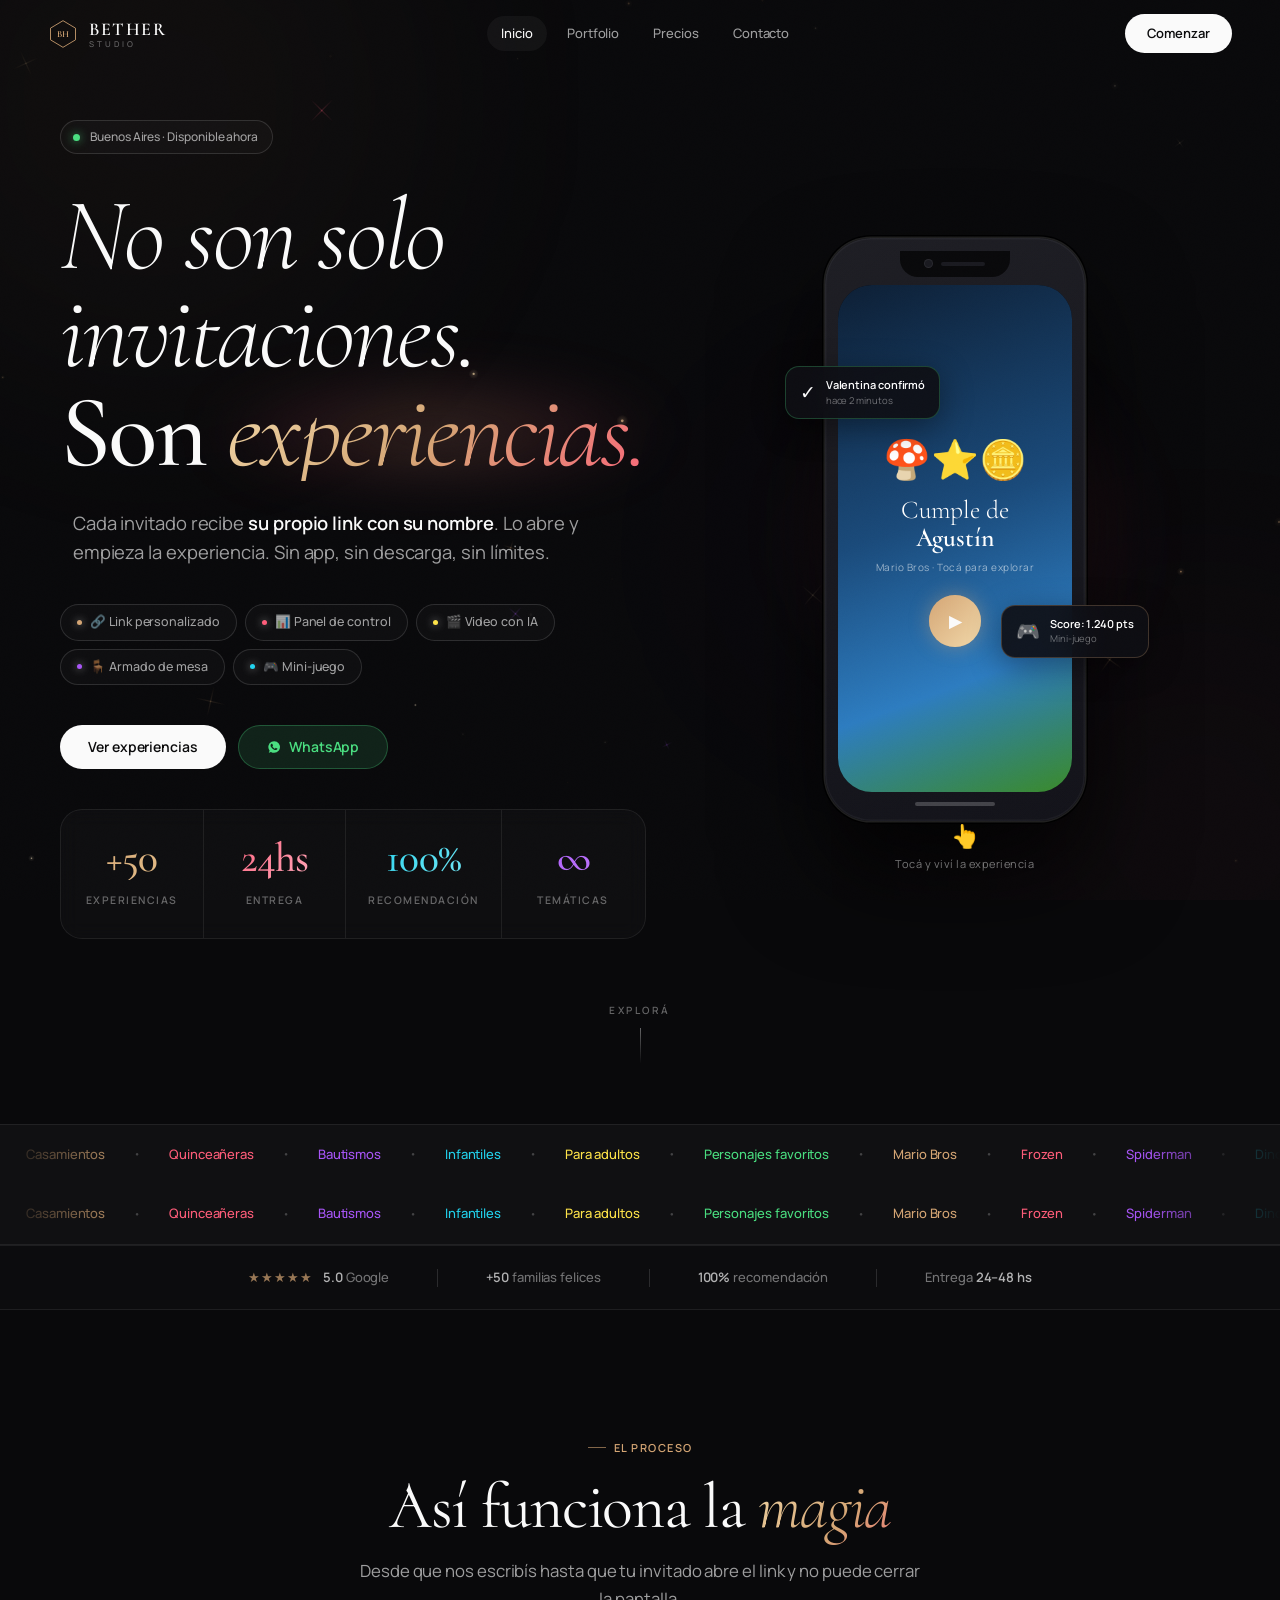
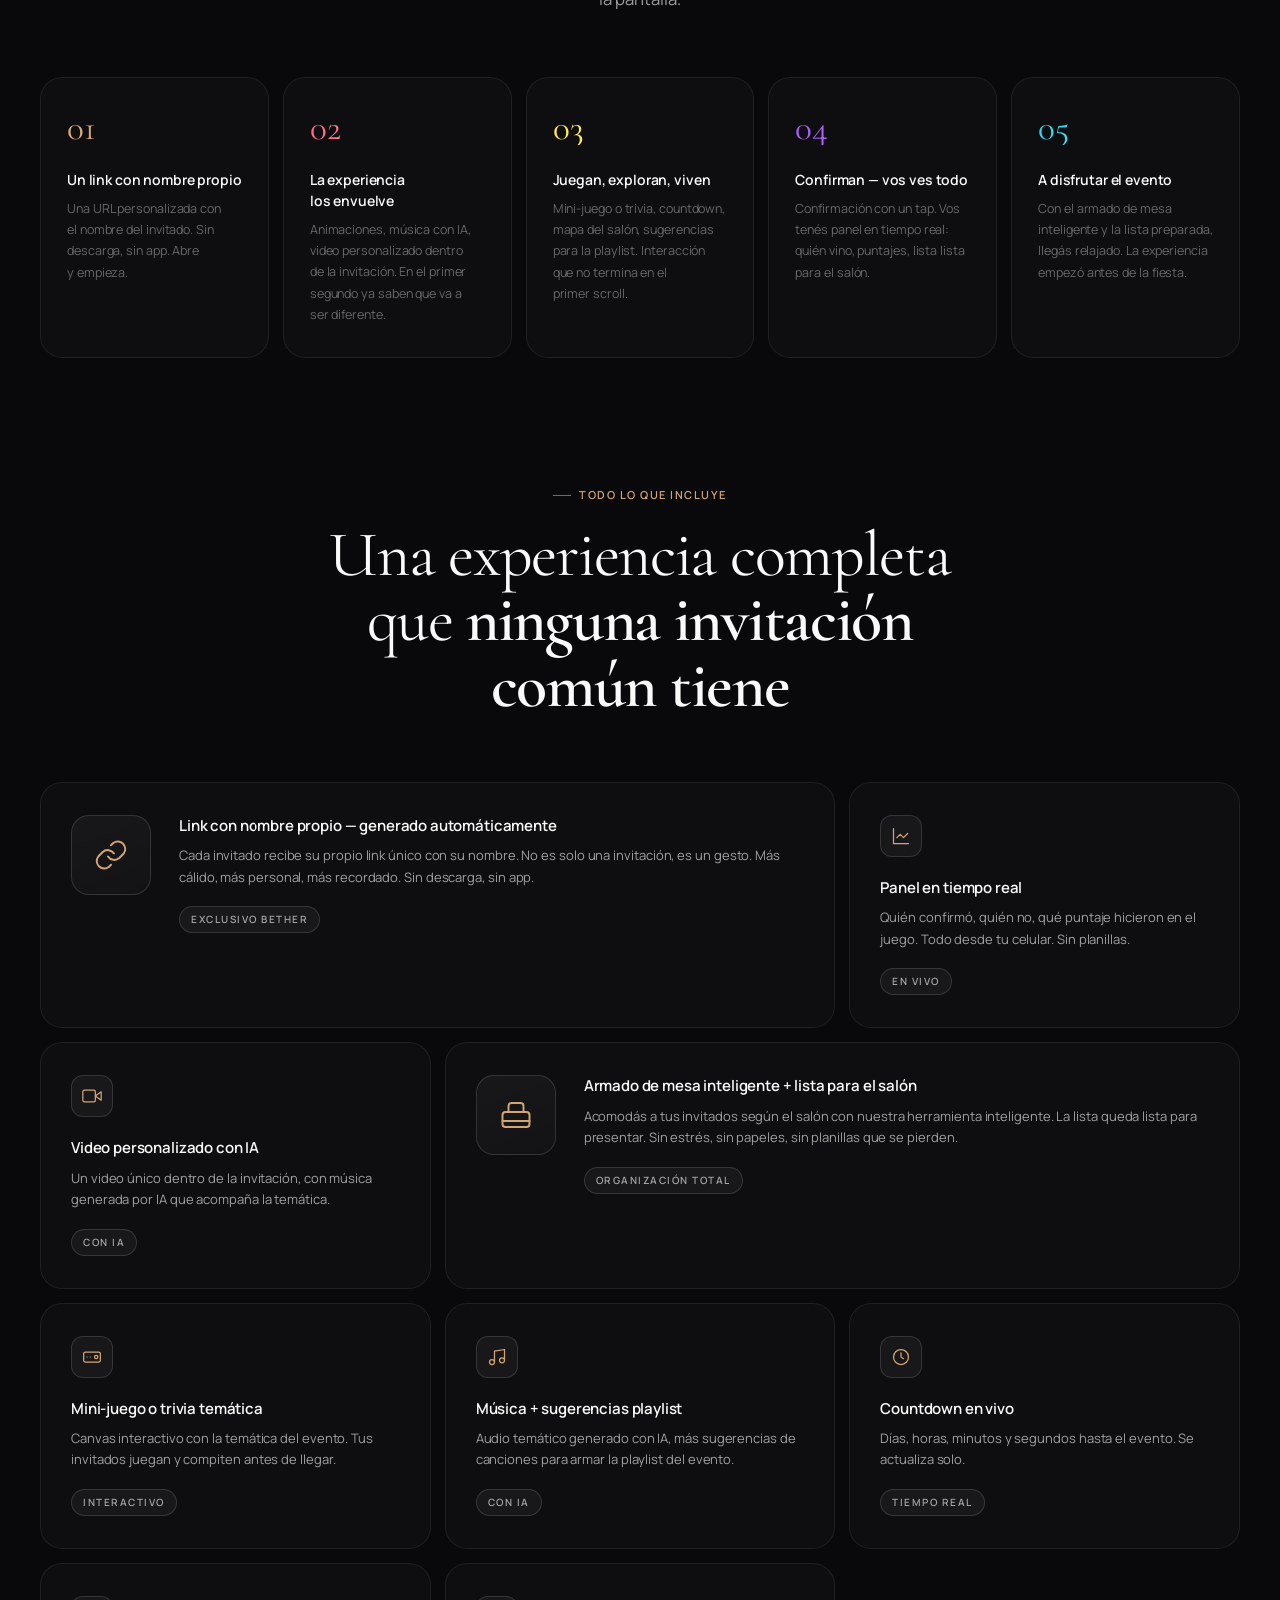
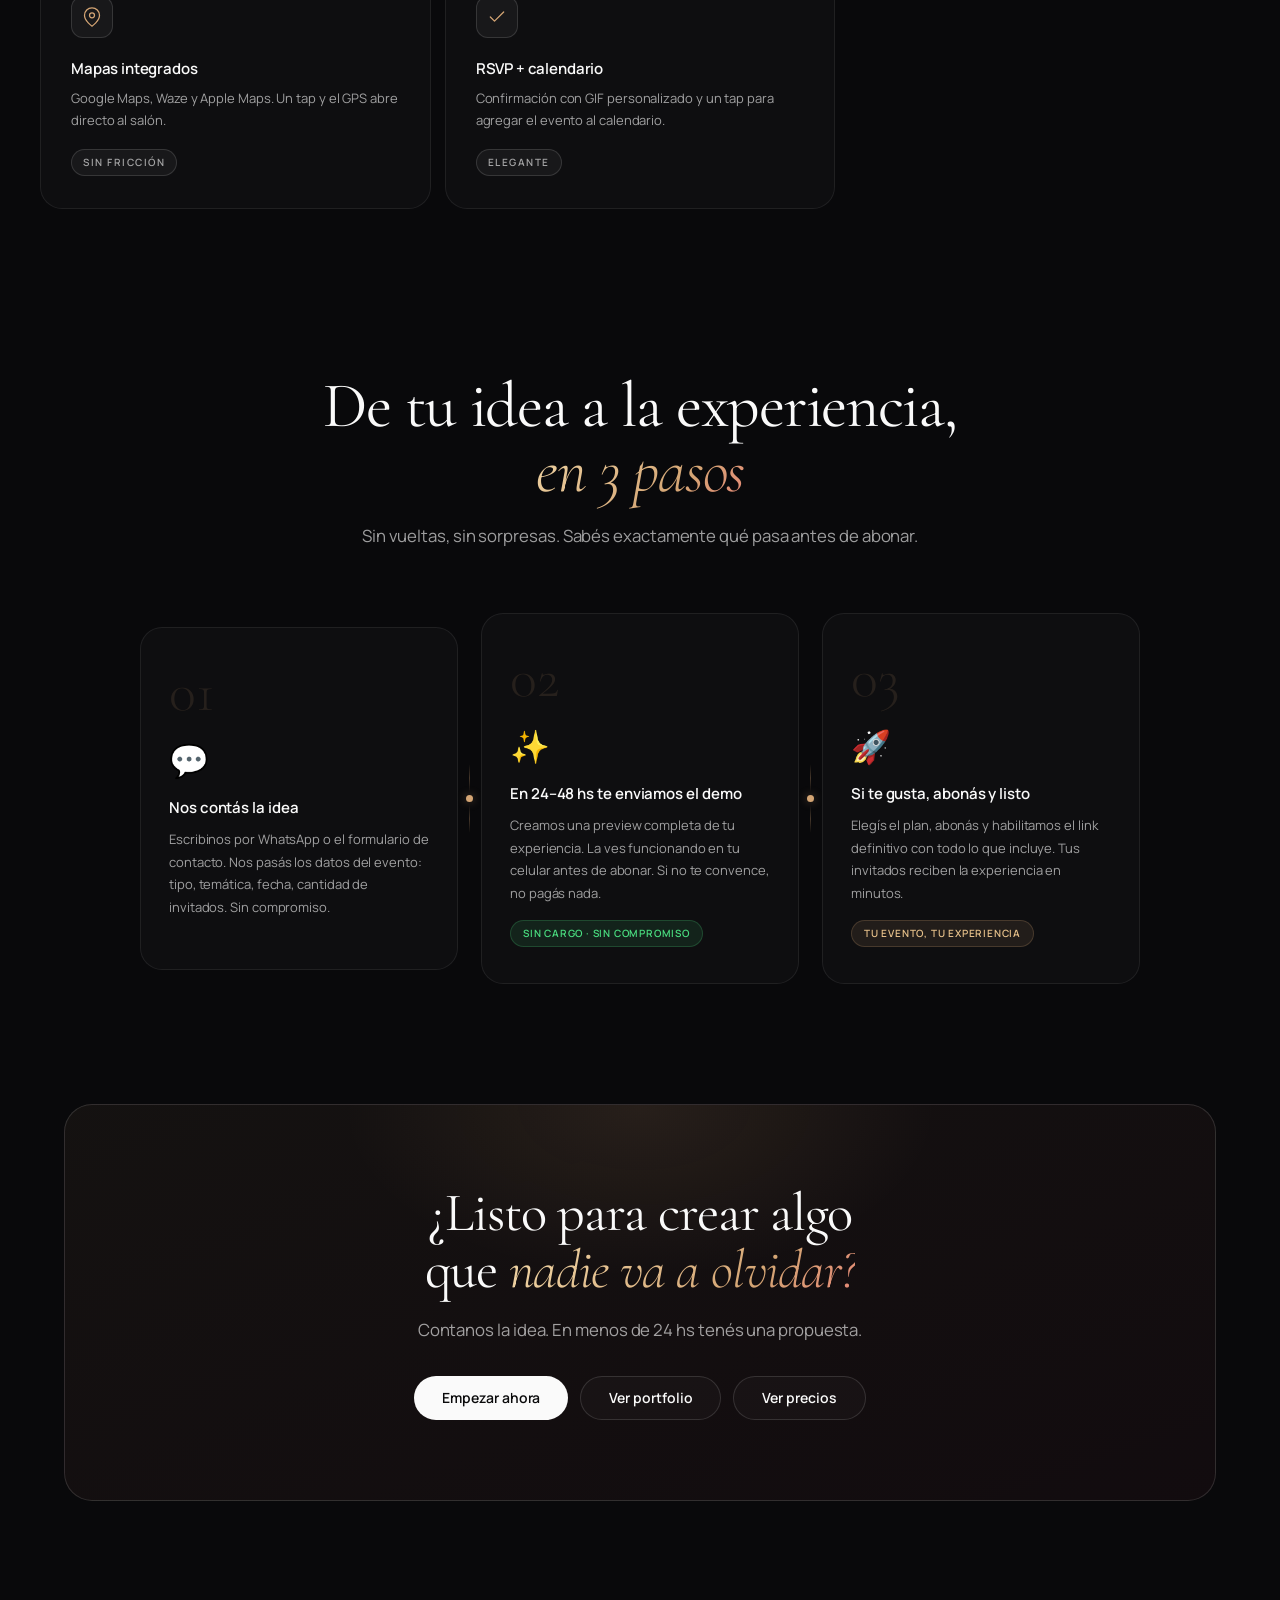
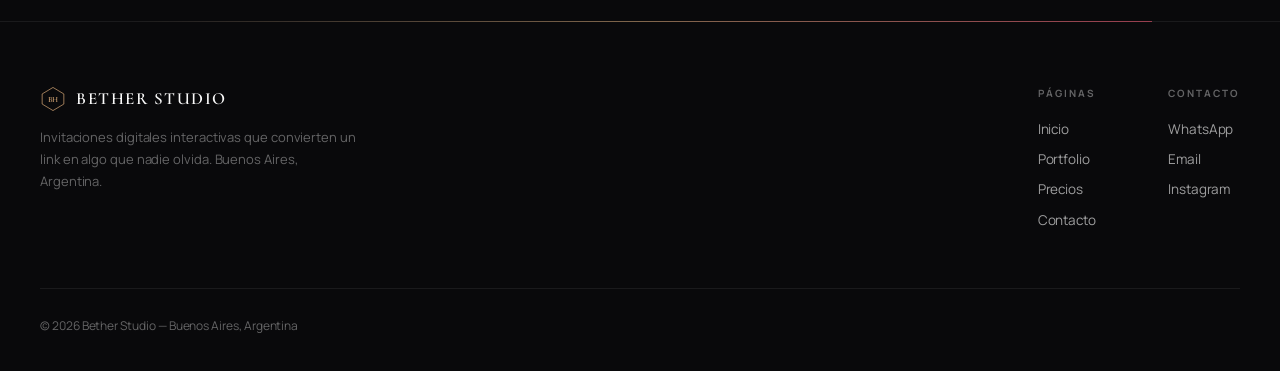
==== commit c69f7047: "Refactor slides to include static cover and iframe Removed old slide styles and added new styles for" ====
--- a/index.html
+++ b/index.html
@@ -280,137 +280,115 @@
   margin:10px auto 2px;
 }
 
-/* ── SLIDES ──────────────────────────────── */
-.hpc-slide{
+/* ── PORTADA ESTÁTICA + IFRAME ───────────── */
+.hpc-cover{
+  position:absolute;inset:0;z-index:2;
+  cursor:pointer;
+  transition:opacity .4s ease;
+}
+.hpc-cover-bg{
   position:absolute;inset:0;
-  opacity:0;
-  transition:opacity .6s ease;
-  display:flex;flex-direction:column;
-}
-.hpc-slide--active{ opacity:1; }
-
-/* Fondos por slide */
-.hps-bg{ position:absolute;inset:0;z-index:0; }
-.hps-bg--mario{
   background:linear-gradient(160deg,#0d1f35,#1a4a7a 45%,#2d7cc0 75%,#3a8a2a);
 }
-.hps-bg--dark{
-  background:linear-gradient(160deg,#09090b,#141420 60%,#1a1025);
-}
-.hps-bg--map{
-  background:linear-gradient(160deg,#0f1f10,#1a3320 60%,#243d28);
-}
-.hps-bg--rsvp{
-  background:linear-gradient(160deg,#1a0a2e,#2d0f4a 50%,#3d1560);
-}
-.hps-bg--game{
-  background:linear-gradient(160deg,#0d1f35,#1a4a7a 45%,#2d7cc0 75%,#3a8a2a);
-}
-
-/* Contenido de slides */
-.hps-content{
+.hpc-cover-content{
   position:relative;z-index:1;
-  padding:24px 18px 12px;
-  flex:1;display:flex;flex-direction:column;
-}
-.hps-content--center{
-  align-items:center;justify-content:center;text-align:center;
-}
-.hps-tag{
-  font-size:9px;font-weight:700;letter-spacing:1px;
-  color:rgba(255,255,255,.7);text-transform:uppercase;
-  background:rgba(0,0,0,.4);padding:4px 10px;border-radius:99px;
-  align-self:flex-start;margin-bottom:12px;
-}
-.hps-emoji{font-size:2.2rem;margin-bottom:10px;animation:confettiFloat 2.5s ease-in-out infinite}
-.hps-title{font-family:'Cormorant Garamond',serif;font-size:1.5rem;font-weight:600;color:#fff;line-height:1.1;margin-bottom:6px}
-.hps-sub{font-size:10px;color:rgba(255,255,255,.6);letter-spacing:.5px}
-
-/* SLIDE 2 — countdown */
-.hps-label{font-size:10px;color:rgba(255,255,255,.5);letter-spacing:2px;text-transform:uppercase;margin-bottom:14px}
-.hps-countdown{display:flex;align-items:center;gap:6px;margin-bottom:10px}
-.hps-cd{text-align:center}
-.hps-cd-n{
-  display:block;font-family:'Cormorant Garamond',serif;
-  font-size:2.2rem;font-weight:600;color:#fff;line-height:1;
-}
-.hps-cd-l{display:block;font-size:8px;color:rgba(255,255,255,.45);letter-spacing:1px;text-transform:uppercase}
-.hps-cd-sep{font-size:1.8rem;color:var(--gold);margin-bottom:12px;animation:blink 1s ease infinite}
-.hps-cd-label{font-size:11px;color:rgba(255,255,255,.5)}
-
-/* SLIDE 3 — mapa */
-.hps-map-card{
-  position:absolute;bottom:0;left:0;right:0;z-index:2;
-  background:rgba(9,9,11,.92);backdrop-filter:blur(10px);
-  padding:16px;border-top:1px solid rgba(255,255,255,.08);
-  display:flex;gap:12px;align-items:flex-start;
-}
-.hps-map-pin{font-size:1.6rem;flex-shrink:0}
-.hps-map-title{font-size:13px;font-weight:600;color:#fff;margin-bottom:3px}
-.hps-map-addr{font-size:10px;color:rgba(255,255,255,.5);margin-bottom:10px}
-.hps-map-btns{display:flex;gap:8px}
-.hps-map-btn{
-  font-size:9px;font-weight:600;padding:5px 12px;border-radius:99px;
-  background:rgba(212,165,116,.15);border:1px solid rgba(212,165,116,.3);
-  color:var(--gold);letter-spacing:.5px;
-}
-
-/* SLIDE 4 — RSVP */
-.hps-rsvp-name{font-size:12px;color:rgba(255,255,255,.6);margin-bottom:10px}
-.hps-rsvp-name strong{color:#fff}
-.hps-rsvp-q{font-size:15px;font-weight:600;color:#fff;line-height:1.4;margin-bottom:20px}
-.hps-rsvp-btns{display:flex;flex-direction:column;gap:8px;width:100%;max-width:160px}
-.hps-rsvp-yes{
-  padding:11px;border-radius:12px;text-align:center;
-  background:linear-gradient(135deg,#22c55e,#16a34a);
-  color:#fff;font-size:12px;font-weight:700;
-  box-shadow:0 4px 16px rgba(34,197,94,.3);
-}
-.hps-rsvp-no{
-  padding:11px;border-radius:12px;text-align:center;
-  background:rgba(255,255,255,.07);border:1px solid rgba(255,255,255,.12);
-  color:rgba(255,255,255,.6);font-size:12px;font-weight:500;
-}
-.hps-rsvp-note{font-size:9px;color:rgba(255,255,255,.3);margin-top:14px;letter-spacing:.3px}
-
-/* SLIDE 5 — mini-juego */
-.hps-game-title{font-size:14px;font-weight:700;color:#fff;margin-bottom:14px}
-.hps-game-screen{
-  width:160px;height:90px;background:#000;border-radius:8px;
-  border:2px solid rgba(255,255,255,.1);
-  position:relative;overflow:hidden;margin-bottom:12px;
-}
-.hps-game-mario{
-  position:absolute;bottom:10px;left:20px;
-  font-size:1.5rem;
-  animation:marioJump 1.2s ease-in-out infinite;
-}
-@keyframes marioJump{
-  0%,100%{transform:translateY(0)}
-  40%{transform:translateY(-28px)}
-}
-.hps-game-coins{position:absolute;top:14px;left:0;right:0;display:flex;justify-content:center;gap:16px}
-.hps-coin{font-size:1rem;animation:coinSpin 1.5s ease-in-out infinite}
-.hps-coin--1{animation-delay:0s}
-.hps-coin--2{animation-delay:.2s}
-.hps-coin--3{animation-delay:.4s}
-@keyframes coinSpin{0%,100%{transform:scale(1);opacity:1}50%{transform:scale(.3) scaleX(0);opacity:.5}}
-.hps-game-score{font-size:11px;color:rgba(255,255,255,.7);font-weight:600}
-.hps-game-sub{font-size:10px;color:rgba(255,255,255,.4)}
-
-/* Dots indicadores */
-.hpc-dots{
-  position:absolute;bottom:8px;left:0;right:0;
-  display:flex;justify-content:center;gap:5px;z-index:10;
-}
-.hpc-dot{
-  width:5px;height:5px;border-radius:50%;
-  background:rgba(255,255,255,.25);
-  transition:all .3s;cursor:pointer;
-}
-.hpc-dot--active{
-  width:16px;border-radius:99px;
-  background:var(--gold);
+  height:100%;display:flex;flex-direction:column;
+  align-items:center;justify-content:center;
+  text-align:center;padding:24px;
+  gap:8px;
+}
+.hpc-cover-emojis{
+  font-size:2.4rem;
+  animation:confettiFloat 2.5s ease-in-out infinite;
+}
+.hpc-cover-title{
+  font-family:'Cormorant Garamond',serif;
+  font-size:1.6rem;font-weight:300;color:#fff;line-height:1.1;
+}
+.hpc-cover-title strong{font-weight:600}
+.hpc-cover-sub{font-size:10px;color:rgba(255,255,255,.55);letter-spacing:.5px;margin-bottom:8px}
+/* Botón pulse */
+.hpc-cover-pulse{position:relative;width:52px;height:52px;margin-top:4px;cursor:pointer}
+.hpc-pulse-ring{
+  position:absolute;inset:0;border-radius:50%;
+  border:2px solid rgba(212,165,116,.6);
+  animation:pulseRing 1.8s ease-out infinite;
+}
+@keyframes pulseRing{
+  0%{transform:scale(.8);opacity:1}
+  100%{transform:scale(1.6);opacity:0}
+}
+.hpc-pulse-dot{
+  position:absolute;inset:0;border-radius:50%;
+  background:linear-gradient(135deg,var(--gold),var(--gold-3));
+  display:flex;align-items:center;justify-content:center;
+  font-size:16px;color:var(--ink);font-weight:700;
+  box-shadow:0 0 20px rgba(212,165,116,.4);
+}
+
+/* iframe */
+.hpc-iframe{
+  position:absolute;inset:0;width:100%;height:100%;
+  border:none;z-index:1;
+  opacity:0;transition:opacity .4s ease;
+  pointer-events:none;
+  background:#09090b;
+}
+.hpc-iframe--active{
+  opacity:1;
+  pointer-events:all;
+}
+
+/* ── HINT "tocá" ─────────────────────────── */
+.hpc-hint{
+  position:absolute;bottom:-52px;left:50%;transform:translateX(-50%);
+  display:flex;flex-direction:column;align-items:center;gap:4px;
+  opacity:1;transition:opacity .4s ease;
+  pointer-events:none;white-space:nowrap;
+  z-index:10;
+}
+.hpc-hint-arrow{font-size:1.4rem;animation:hintBounce 1.2s ease-in-out infinite}
+@keyframes hintBounce{0%,100%{transform:translateY(0)}50%{transform:translateY(-5px)}}
+.hpc-hint-text{font-size:11px;color:rgba(255,255,255,.45);letter-spacing:.5px}
+
+/* ── EXPAND STATE ────────────────────────── */
+.hpc-wrap{
+  position:relative;width:280px;
+  transition:all .55s cubic-bezier(.34,1.2,.64,1);
+}
+.hpc-frame{
+  transition:all .55s cubic-bezier(.34,1.2,.64,1);
+}
+
+/* Expandido */
+.hpc-wrap--expanded{
+  width:340px;
+}
+.hpc-wrap--expanded .hpc-frame{
+  box-shadow:
+    0 0 0 1.5px rgba(255,255,255,.18),
+    0 0 0 3px rgba(0,0,0,.9),
+    0 60px 120px rgba(0,0,0,.9),
+    0 0 80px rgba(212,165,116,.15);
+  transform:scale(1.06) translateY(-8px);
+}
+.hpc-wrap--expanded .hpc-badge{opacity:0;pointer-events:none}
+.hpc-wrap--expanded .hpc-hint{opacity:0}
+
+/* ── CLOSE BUTTON ────────────────────────── */
+.hpc-close{
+  position:absolute;top:-44px;left:50%;transform:translateX(-50%);
+  background:rgba(255,255,255,.08);border:1px solid rgba(255,255,255,.14);
+  color:rgba(255,255,255,.6);font-size:11px;font-weight:500;
+  letter-spacing:.5px;padding:7px 18px;border-radius:99px;
+  cursor:pointer;font-family:inherit;
+  opacity:0;pointer-events:none;
+  transition:all .4s ease;
+  white-space:nowrap;
+}
+.hpc-close:hover{background:rgba(255,255,255,.14);color:#fff}
+.hpc-wrap--expanded .hpc-close{
+  opacity:1;pointer-events:all;
 }
 
 /* ── BADGES FLOTANTES ────────────────────── */
@@ -539,108 +517,60 @@
       </div>
     </div>
 
-    <!-- DERECHA — teléfono con preview en loop -->
+    <!-- DERECHA — teléfono interactivo con la invitación real -->
     <div class="hero-phone-col">
-      <div class="hpc-wrap">
+      <div class="hpc-wrap" id="hpcWrap">
+
         <!-- Glow de fondo -->
         <div class="hpc-glow"></div>
+
+        <!-- Hint "tocá" — desaparece al expandir -->
+        <div class="hpc-hint" id="hpcHint">
+          <div class="hpc-hint-arrow">👆</div>
+          <div class="hpc-hint-text">Tocá y viví la experiencia</div>
+        </div>
+
         <!-- Teléfono -->
-        <div class="hpc-frame">
+        <div class="hpc-frame" id="hpcFrame">
           <div class="hpc-notch">
             <div class="hpc-cam"></div>
             <div class="hpc-spk"></div>
           </div>
-          <div class="hpc-screen" id="hpcScreen">
-
-            <!-- SLIDE 1: Portada animada -->
-            <div class="hpc-slide hpc-slide--active" id="slide1">
-              <div class="hps-bg hps-bg--mario"></div>
-              <div class="hps-content">
-                <div class="hps-tag">¡Feliz cumple Agustín! 🎉</div>
-                <div class="hps-emoji">🍄⭐🪙</div>
-                <div class="hps-title">Cumpleaños<br>de Agustín</div>
-                <div class="hps-sub">Temática Mario Bros</div>
-              </div>
-            </div>
-
-            <!-- SLIDE 2: Countdown -->
-            <div class="hpc-slide" id="slide2">
-              <div class="hps-bg hps-bg--dark"></div>
-              <div class="hps-content hps-content--center">
-                <div class="hps-label">Faltan</div>
-                <div class="hps-countdown">
-                  <div class="hps-cd"><span class="hps-cd-n" id="hpDays">03</span><span class="hps-cd-l">días</span></div>
-                  <div class="hps-cd-sep">:</div>
-                  <div class="hps-cd"><span class="hps-cd-n" id="hpHrs">14</span><span class="hps-cd-l">horas</span></div>
-                  <div class="hps-cd-sep">:</div>
-                  <div class="hps-cd"><span class="hps-cd-n" id="hpMin">22</span><span class="hps-cd-l">min</span></div>
-                </div>
-                <div class="hps-cd-label">Para el gran día 🎈</div>
-              </div>
-            </div>
-
-            <!-- SLIDE 3: Mapa + info -->
-            <div class="hpc-slide" id="slide3">
-              <div class="hps-bg hps-bg--map"></div>
-              <div class="hps-map-card">
-                <div class="hps-map-pin">📍</div>
-                <div class="hps-map-info">
-                  <div class="hps-map-title">Salón El Paraíso</div>
-                  <div class="hps-map-addr">Av. Corrientes 1234, CABA</div>
-                  <div class="hps-map-btns">
-                    <div class="hps-map-btn">Maps</div>
-                    <div class="hps-map-btn">Waze</div>
-                  </div>
+          <div class="hpc-screen">
+
+            <!-- Portada estática hasta que se toca -->
+            <div class="hpc-cover" id="hpcCover">
+              <div class="hpc-cover-bg"></div>
+              <div class="hpc-cover-content">
+                <div class="hpc-cover-emojis">🍄⭐🪙</div>
+                <div class="hpc-cover-title">Cumple de<br><strong>Agustín</strong></div>
+                <div class="hpc-cover-sub">Mario Bros · Tocá para explorar</div>
+                <div class="hpc-cover-pulse">
+                  <div class="hpc-pulse-ring"></div>
+                  <div class="hpc-pulse-dot">▶</div>
                 </div>
               </div>
             </div>
 
-            <!-- SLIDE 4: RSVP -->
-            <div class="hpc-slide" id="slide4">
-              <div class="hps-bg hps-bg--rsvp"></div>
-              <div class="hps-content hps-content--center">
-                <div class="hps-rsvp-name">Hola, <strong>Valentina</strong> 👋</div>
-                <div class="hps-rsvp-q">¿Vas a venir al cumple<br>de Agustín?</div>
-                <div class="hps-rsvp-btns">
-                  <div class="hps-rsvp-yes">✓ ¡Sí, voy!</div>
-                  <div class="hps-rsvp-no">✗ No puedo</div>
-                </div>
-                <div class="hps-rsvp-note">Link personalizado para vos</div>
-              </div>
-            </div>
-
-            <!-- SLIDE 5: Mini-juego -->
-            <div class="hpc-slide" id="slide5">
-              <div class="hps-bg hps-bg--game"></div>
-              <div class="hps-content hps-content--center">
-                <div class="hps-game-title">🎮 Mini-juego</div>
-                <div class="hps-game-screen">
-                  <div class="hps-game-mario">🍄</div>
-                  <div class="hps-game-coins">
-                    <span class="hps-coin hps-coin--1">🪙</span>
-                    <span class="hps-coin hps-coin--2">🪙</span>
-                    <span class="hps-coin hps-coin--3">🪙</span>
-                  </div>
-                  <div class="hps-game-score">Score: <strong>320</strong></div>
-                </div>
-                <div class="hps-game-sub">Jugá mientras esperás</div>
-              </div>
-            </div>
-
-            <!-- Indicadores de slide -->
-            <div class="hpc-dots">
-              <div class="hpc-dot hpc-dot--active" data-s="0"></div>
-              <div class="hpc-dot" data-s="1"></div>
-              <div class="hpc-dot" data-s="2"></div>
-              <div class="hpc-dot" data-s="3"></div>
-              <div class="hpc-dot" data-s="4"></div>
-            </div>
-
-          </div><!-- /hpc-screen -->
+            <!-- iframe con la invitación real — se activa al tocar -->
+            <iframe
+              id="hpcIframe"
+              class="hpc-iframe"
+              src="about:blank"
+              data-src="https://bether2026.github.io/MarioBross/"
+              allow="autoplay; fullscreen; microphone; camera"
+              allowfullscreen
+              title="Invitación Mario Bros — Bether Studio"
+            ></iframe>
+
+          </div>
           <div class="hpc-home"></div>
-        </div><!-- /hpc-frame -->
-
-        <!-- Badge flotante -->
+        </div>
+
+        <!-- Botón cerrar (aparece expandido) -->
+        <button class="hpc-close" id="hpcClose" aria-label="Cerrar">✕ Cerrar</button>
+
+        <!-- Badges flotantes -->
         <div class="hpc-badge hpc-badge--1">
           <span class="hpc-badge-icon">✓</span>
           <div>
@@ -935,62 +865,86 @@
 <script src="shared.js"></script>
 
 <script>
-/* ── HERO PHONE SLIDER ────────────────────────────── */
+/* ── HERO PHONE — IFRAME INTERACTIVO ─────────────────
+   Al tocar la portada:
+   1. Carga el iframe con la invitación real
+   2. Expande el teléfono con animación spring
+   3. Muestra botón "Cerrar"
+   Botón cerrar: vuelve al estado inicial
+═══════════════════════════════════════════════════ */
 (function(){
-  const slides = document.querySelectorAll('.hpc-slide');
-  const dots   = document.querySelectorAll('.hpc-dot');
-  if(!slides.length) return;
-
-  let cur = 0, timer;
-  const DURATION = 3200; // ms por slide
-
-  function goTo(n){
-    slides[cur].classList.remove('hpc-slide--active');
-    dots[cur].classList.remove('hpc-dot--active');
-    cur = (n + slides.length) % slides.length;
-    slides[cur].classList.add('hpc-slide--active');
-    dots[cur].classList.add('hpc-dot--active');
-    /* Animar countdown si es el slide 2 */
-    if(cur === 1) animateCountdown();
+  const wrap   = document.getElementById('hpcWrap');
+  const frame  = document.getElementById('hpcFrame');
+  const cover  = document.getElementById('hpcCover');
+  const iframe = document.getElementById('hpcIframe');
+  const closeBtn = document.getElementById('hpcClose');
+  if(!wrap || !cover || !iframe) return;
+
+  const INV_URL = 'https://bether2026.github.io/MarioBross/';
+  let loaded = false;
+  let expanded = false;
+
+  function expand(){
+    if(expanded) return;
+    expanded = true;
+
+    // 1. Cargar iframe si no está cargado
+    if(!loaded){
+      iframe.src = INV_URL;
+      loaded = true;
+    }
+
+    // 2. Ocultar portada
+    cover.style.opacity = '0';
+    cover.style.pointerEvents = 'none';
+
+    // 3. Mostrar iframe
+    setTimeout(()=>{
+      iframe.classList.add('hpc-iframe--active');
+    }, 200);
+
+    // 4. Expandir teléfono
+    wrap.classList.add('hpc-wrap--expanded');
   }
 
-  function next(){ goTo(cur + 1); }
-
-  function startAuto(){ timer = setInterval(next, DURATION); }
-  function stopAuto() { clearInterval(timer); }
-
-  dots.forEach((d, i) => {
-    d.addEventListener('click', () => { stopAuto(); goTo(i); startAuto(); });
+  function collapse(){
+    if(!expanded) return;
+    expanded = false;
+
+    // Contraer
+    wrap.classList.remove('hpc-wrap--expanded');
+
+    // Ocultar iframe
+    iframe.classList.remove('hpc-iframe--active');
+
+    // Mostrar portada
+    setTimeout(()=>{
+      cover.style.opacity = '1';
+      cover.style.pointerEvents = 'all';
+    }, 300);
+  }
+
+  // Tap en la portada
+  cover.addEventListener('click', expand);
+  cover.addEventListener('touchend', e => {
+    e.preventDefault();
+    expand();
+  }, {passive:false});
+
+  // Botón cerrar
+  if(closeBtn){
+    closeBtn.addEventListener('click', collapse);
+    closeBtn.addEventListener('touchend', e => {
+      e.preventDefault();
+      collapse();
+    }, {passive:false});
+  }
+
+  // ESC para cerrar en desktop
+  document.addEventListener('keydown', e => {
+    if(e.key === 'Escape' && expanded) collapse();
   });
 
-  /* Swipe en mobile */
-  let tsx = 0;
-  const screen = document.getElementById('hpcScreen');
-  if(screen){
-    screen.addEventListener('touchstart', e => { tsx = e.touches[0].clientX; }, {passive:true});
-    screen.addEventListener('touchend', e => {
-      const dx = e.changedTouches[0].clientX - tsx;
-      if(Math.abs(dx) > 40){ stopAuto(); goTo(cur + (dx < 0 ? 1 : -1)); startAuto(); }
-    }, {passive:true});
-  }
-
-  /* Countdown animado */
-  function animateCountdown(){
-    const days = document.getElementById('hpDays');
-    const hrs  = document.getElementById('hpHrs');
-    const min  = document.getElementById('hpMin');
-    if(!days) return;
-    let d=3, h=14, m=22;
-    const cd = setInterval(()=>{
-      m--; if(m<0){m=59;h--;} if(h<0){h=23;d--;}
-      if(days) days.textContent = String(d).padStart(2,'0');
-      if(hrs)  hrs.textContent  = String(h).padStart(2,'0');
-      if(min)  min.textContent  = String(m).padStart(2,'0');
-    }, 80);
-    setTimeout(()=>clearInterval(cd), 2800);
-  }
-
-  startAuto();
 })();
 </script>
 
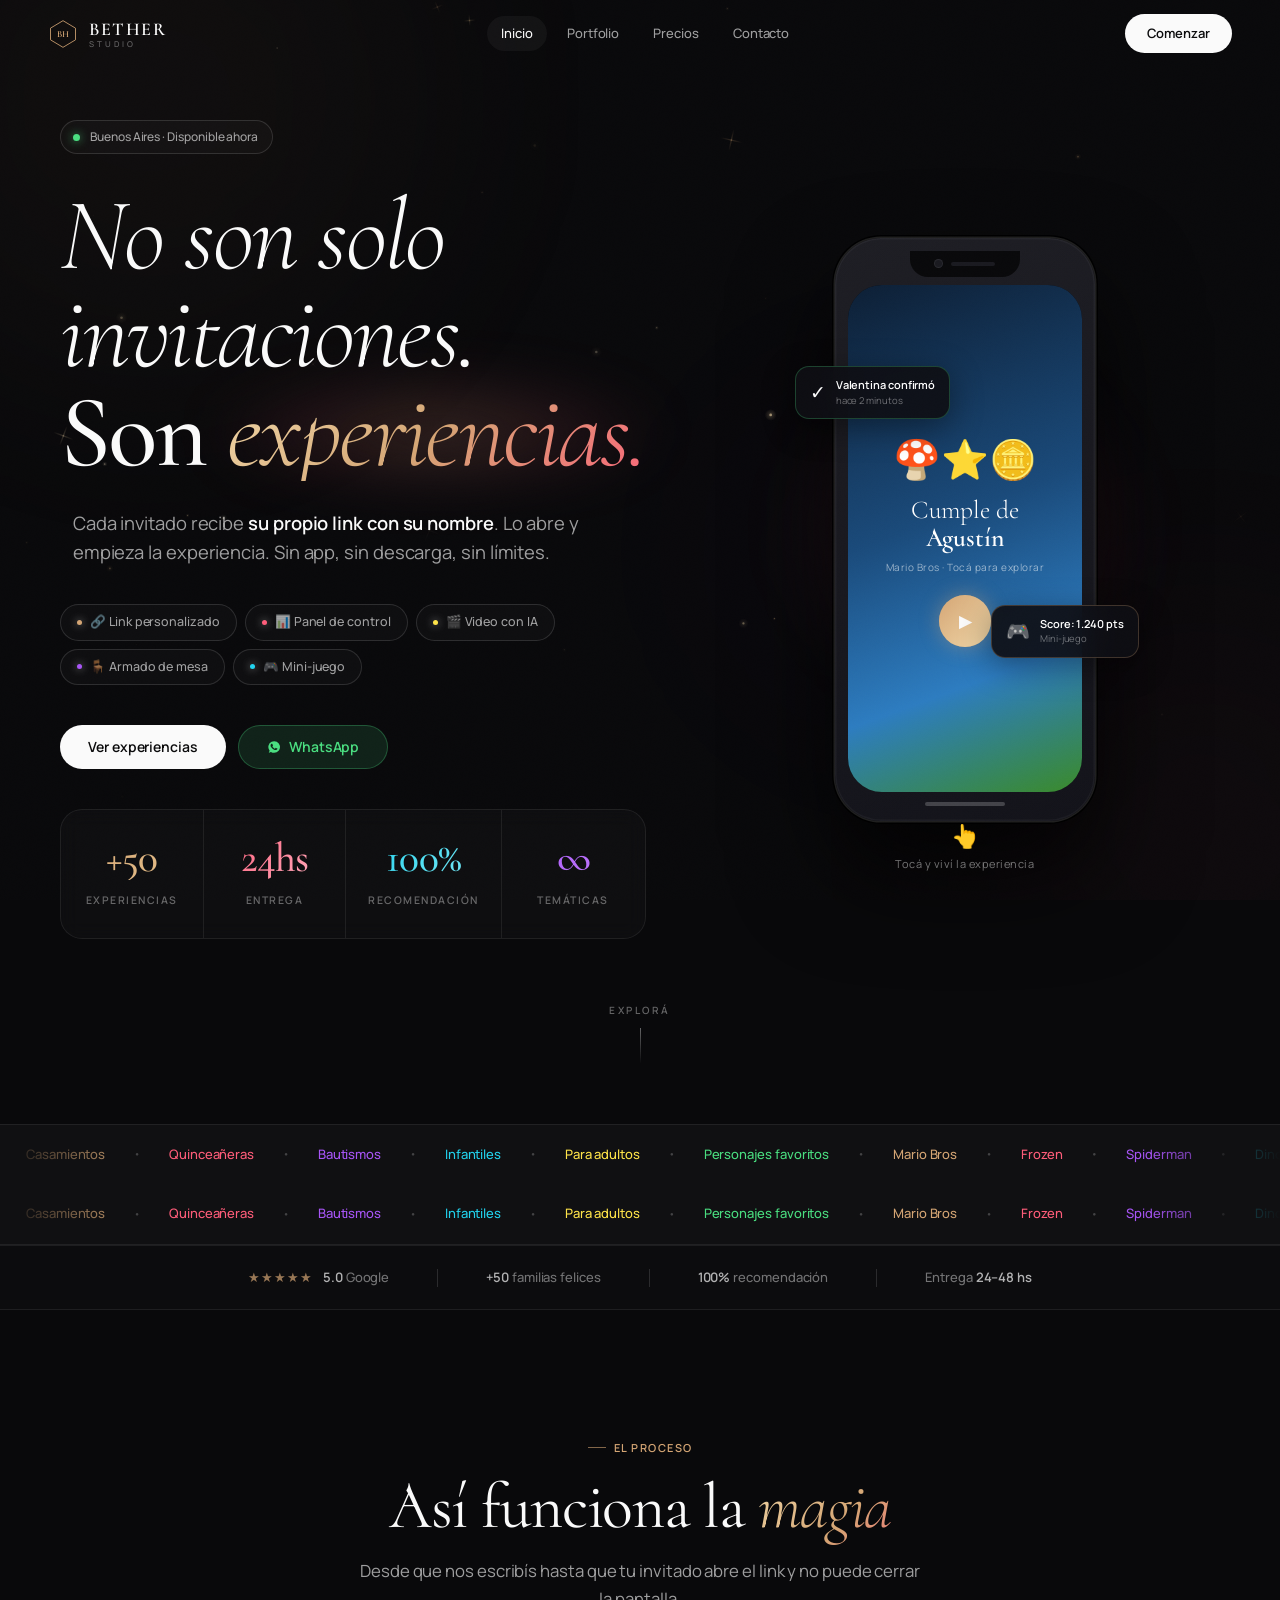
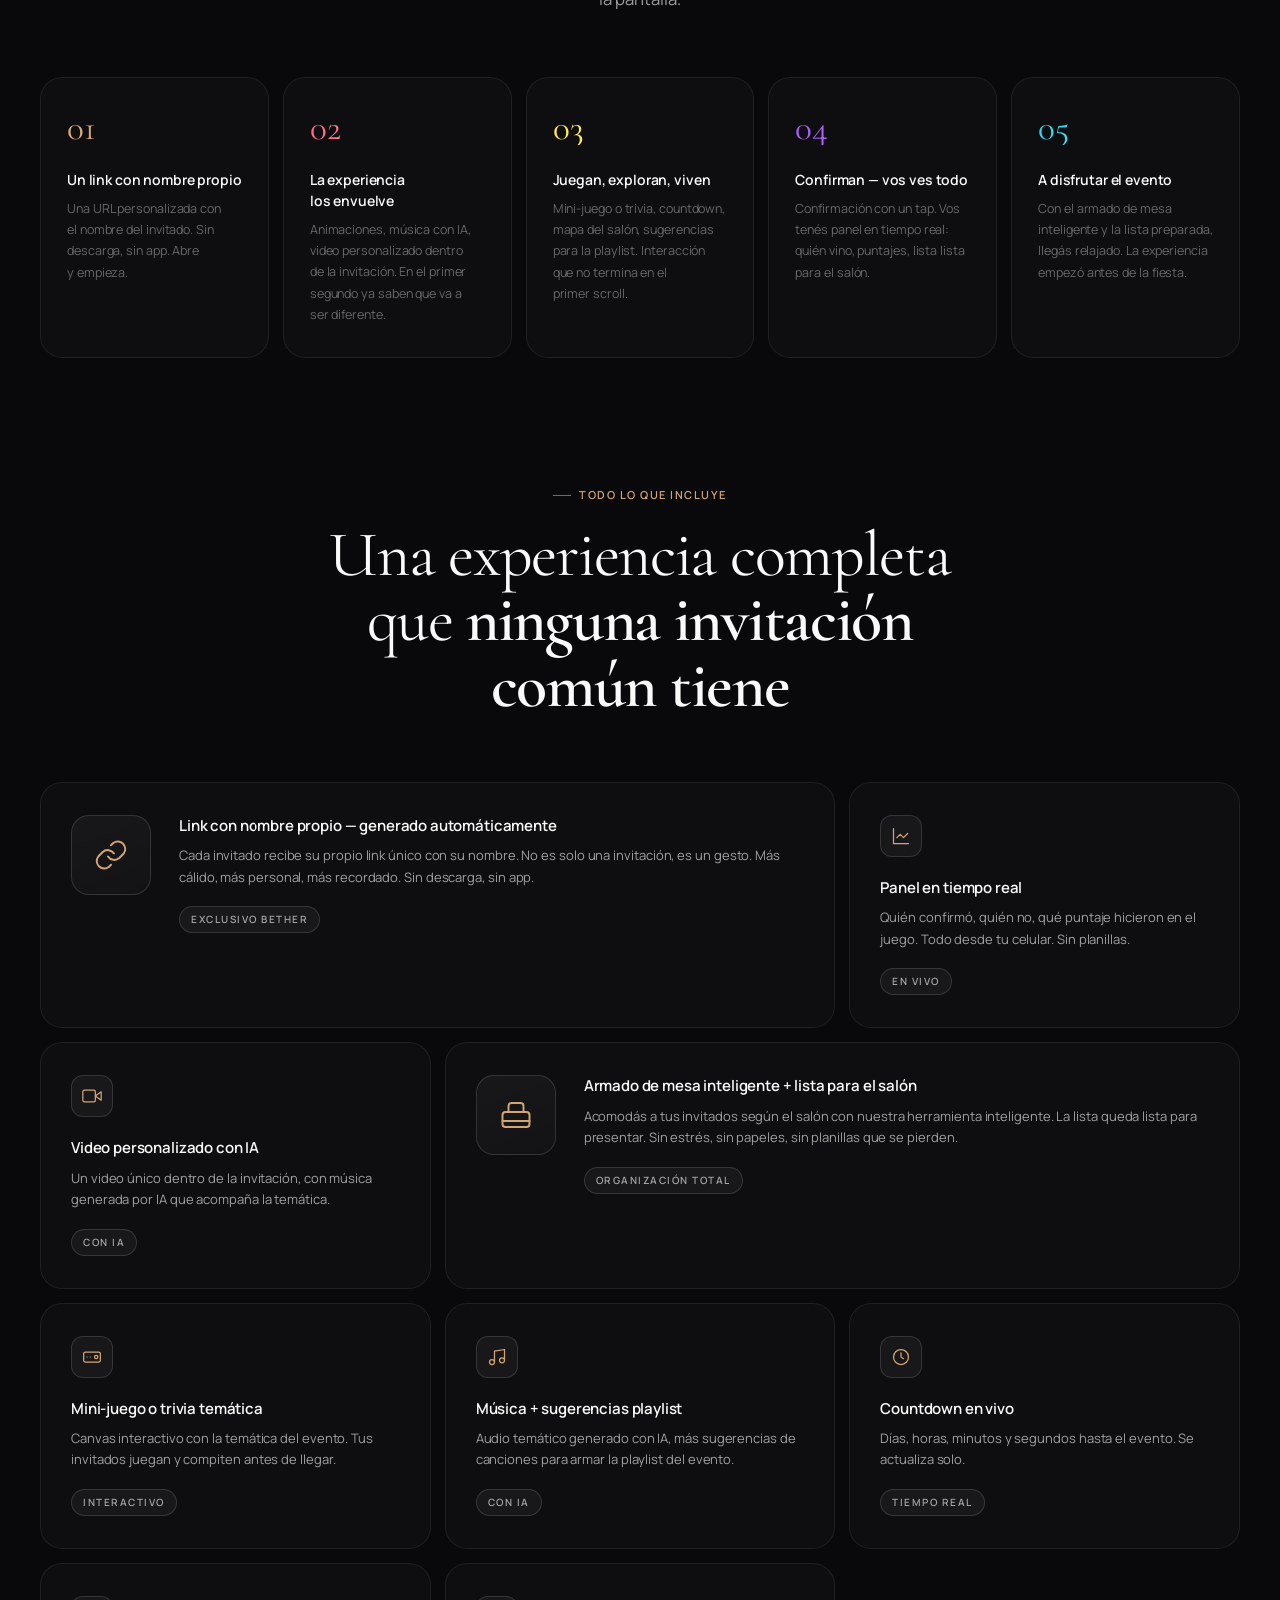
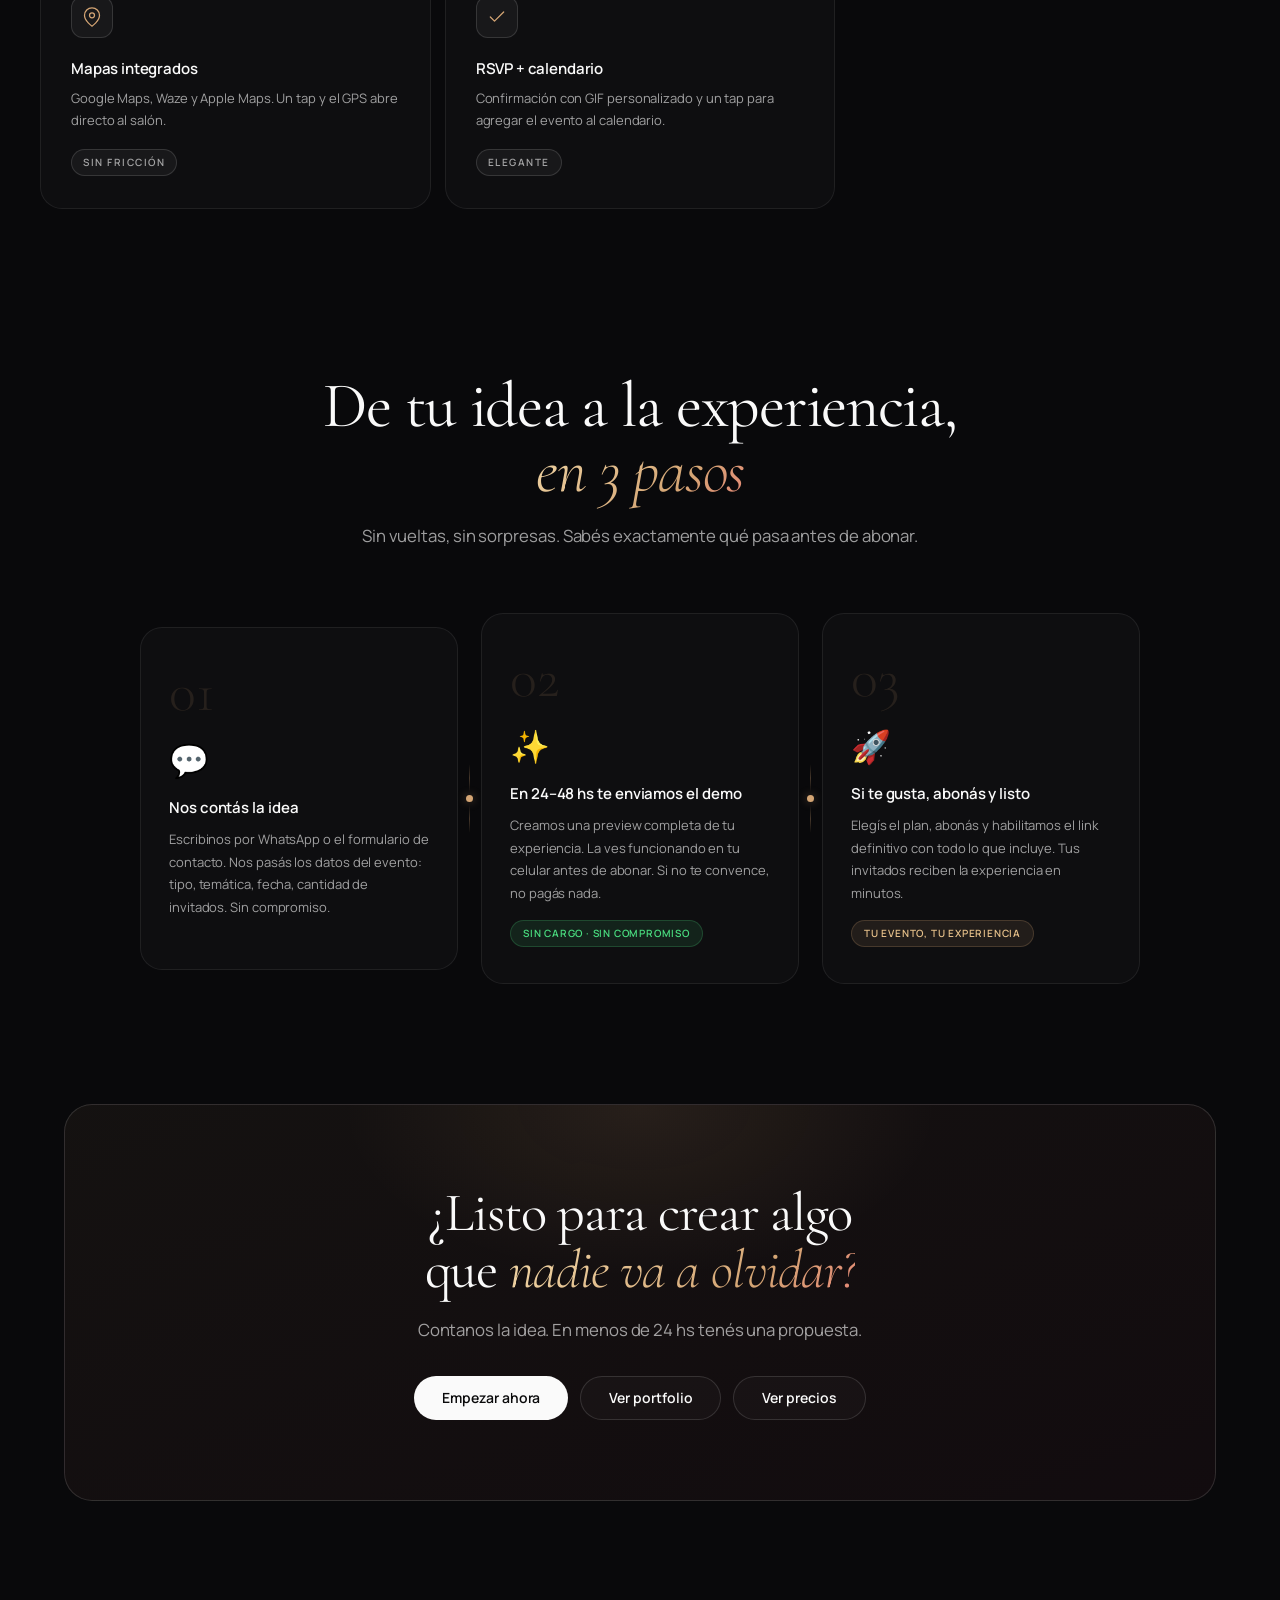
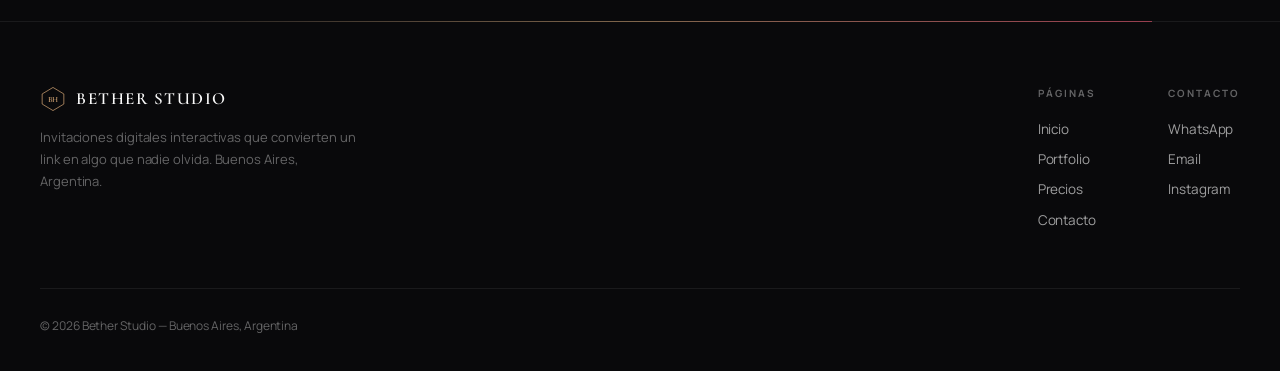
==== commit 4281b60e: "Update index.html" ====
--- a/index.html
+++ b/index.html
@@ -353,41 +353,69 @@
 
 /* ── EXPAND STATE ────────────────────────── */
 .hpc-wrap{
-  position:relative;width:280px;
-  transition:all .55s cubic-bezier(.34,1.2,.64,1);
+  position:relative;width:260px;
+  transition:all .5s cubic-bezier(.34,1.1,.64,1);
 }
 .hpc-frame{
-  transition:all .55s cubic-bezier(.34,1.2,.64,1);
-}
-
-/* Expandido */
+  width:260px;
+  transition:all .5s cubic-bezier(.34,1.1,.64,1);
+}
+
+/* ── OVERLAY oscuro al expandir ─────────── */
+.hpc-overlay{
+  position:fixed;inset:0;z-index:9010;
+  background:rgba(0,0,0,.88);
+  opacity:0;pointer-events:none;
+  transition:opacity .4s ease;
+  backdrop-filter:blur(8px);
+}
+.hpc-overlay--active{
+  opacity:1;pointer-events:all;
+}
+
+/* ── WRAPPER expandido = fixed centrado ─── */
 .hpc-wrap--expanded{
-  width:340px;
+  position:fixed;
+  top:50%;left:50%;
+  transform:translate(-50%,-50%) !important;
+  z-index:9020;
+  width:auto;
+  /* altura calculada en JS según pantalla */
 }
 .hpc-wrap--expanded .hpc-frame{
+  /* El frame adopta la altura de la pantalla */
   box-shadow:
-    0 0 0 1.5px rgba(255,255,255,.18),
-    0 0 0 3px rgba(0,0,0,.9),
-    0 60px 120px rgba(0,0,0,.9),
-    0 0 80px rgba(212,165,116,.15);
-  transform:scale(1.06) translateY(-8px);
-}
-.hpc-wrap--expanded .hpc-badge{opacity:0;pointer-events:none}
+    0 0 0 2px rgba(255,255,255,.18),
+    0 0 0 4px rgba(0,0,0,.95),
+    0 40px 100px rgba(0,0,0,.9),
+    0 0 60px rgba(212,165,116,.2);
+  animation:none;
+  transform:none;
+}
+.hpc-wrap--expanded .hpc-glow{display:none}
+.hpc-wrap--expanded .hpc-badge{opacity:0;pointer-events:none;transition:opacity .2s}
 .hpc-wrap--expanded .hpc-hint{opacity:0}
 
-/* ── CLOSE BUTTON ────────────────────────── */
+/* ── CLOSE BUTTON ─────────────────────── */
 .hpc-close{
-  position:absolute;top:-44px;left:50%;transform:translateX(-50%);
-  background:rgba(255,255,255,.08);border:1px solid rgba(255,255,255,.14);
-  color:rgba(255,255,255,.6);font-size:11px;font-weight:500;
-  letter-spacing:.5px;padding:7px 18px;border-radius:99px;
+  position:fixed;
+  top:20px;right:20px;
+  z-index:9030;
+  background:rgba(20,20,26,.9);
+  border:1px solid rgba(255,255,255,.18);
+  color:#fff;font-size:12px;font-weight:600;
+  letter-spacing:.5px;padding:9px 20px;border-radius:99px;
   cursor:pointer;font-family:inherit;
   opacity:0;pointer-events:none;
-  transition:all .4s ease;
-  white-space:nowrap;
-}
-.hpc-close:hover{background:rgba(255,255,255,.14);color:#fff}
-.hpc-wrap--expanded .hpc-close{
+  transition:all .35s ease;
+  display:flex;align-items:center;gap:8px;
+  backdrop-filter:blur(12px);
+  box-shadow:0 4px 20px rgba(0,0,0,.4);
+}
+.hpc-close::before{content:"✕";font-size:10px;opacity:.7}
+.hpc-close:hover{background:rgba(40,40,50,.95);border-color:rgba(255,255,255,.3)}
+.hpc-wrap--expanded ~ .hpc-close,
+.hpc-close--visible{
   opacity:1;pointer-events:all;
 }
 
@@ -567,8 +595,7 @@
           <div class="hpc-home"></div>
         </div>
 
-        <!-- Botón cerrar (aparece expandido) -->
-        <button class="hpc-close" id="hpcClose" aria-label="Cerrar">✕ Cerrar</button>
+
 
         <!-- Badges flotantes -->
         <div class="hpc-badge hpc-badge--1">
@@ -590,6 +617,10 @@
     </div><!-- /hero-phone-col -->
 
   </div><!-- /hero-inner -->
+  <!-- Overlay + close (fuera del wrap para que el fixed funcione bien) -->
+  <div class="hpc-overlay" id="hpcOverlay"></div>
+  <button class="hpc-close" id="hpcClose" aria-label="Cerrar">Cerrar</button>
+
   <div class="scroll-hint"><span>Explorá</span><div class="scroll-arrow"></div></div>
 </section>
 
@@ -873,77 +904,105 @@
    Botón cerrar: vuelve al estado inicial
 ═══════════════════════════════════════════════════ */
 (function(){
-  const wrap   = document.getElementById('hpcWrap');
-  const frame  = document.getElementById('hpcFrame');
-  const cover  = document.getElementById('hpcCover');
-  const iframe = document.getElementById('hpcIframe');
-  const closeBtn = document.getElementById('hpcClose');
+  const wrap    = document.getElementById('hpcWrap');
+  const frame   = document.getElementById('hpcFrame');
+  const cover   = document.getElementById('hpcCover');
+  const iframe  = document.getElementById('hpcIframe');
+  const closeBtn= document.getElementById('hpcClose');
+  const overlay = document.getElementById('hpcOverlay');
   if(!wrap || !cover || !iframe) return;
 
   const INV_URL = 'https://bether2026.github.io/MarioBross/';
-  let loaded = false;
-  let expanded = false;
+  let loaded = false, expanded = false;
+
+  /* Calcular dimensiones del teléfono expandido
+     Proporción real de un iPhone (9:19.5)
+     Ocupa el 88% del alto de la pantalla */
+  function phoneSize(){
+    const maxH = window.innerHeight * .88;
+    const maxW = window.innerWidth  * .94;
+    /* aspect ratio del frame: ancho/alto ≈ 0.48 (incluyendo notch+home) */
+    const ratio = 0.465;
+    let h = maxH;
+    let w = Math.round(h * ratio);
+    if(w > maxW){ w = maxW; h = Math.round(w / ratio); }
+    return { w, h };
+  }
 
   function expand(){
     if(expanded) return;
     expanded = true;
 
-    // 1. Cargar iframe si no está cargado
-    if(!loaded){
-      iframe.src = INV_URL;
-      loaded = true;
-    }
-
-    // 2. Ocultar portada
+    /* 1. Cargar iframe */
+    if(!loaded){ iframe.src = INV_URL; loaded = true; }
+
+    /* 2. Ocultar portada */
     cover.style.opacity = '0';
     cover.style.pointerEvents = 'none';
 
-    // 3. Mostrar iframe
-    setTimeout(()=>{
-      iframe.classList.add('hpc-iframe--active');
-    }, 200);
-
-    // 4. Expandir teléfono
+    /* 3. Calcular y aplicar tamaño */
+    const { w, h } = phoneSize();
+    frame.style.width  = w + 'px';
+    /* La pantalla del frame ocupa ~82% del alto total */
+    frame.style.borderRadius = Math.round(w * 0.17) + 'px';
+
+    /* 4. Expandir */
     wrap.classList.add('hpc-wrap--expanded');
+    overlay.classList.add('hpc-overlay--active');
+    closeBtn.classList.add('hpc-close--visible');
+    document.body.style.overflow = 'hidden';
+
+    /* 5. Mostrar iframe con pequeño delay */
+    setTimeout(()=> iframe.classList.add('hpc-iframe--active'), 250);
   }
 
   function collapse(){
     if(!expanded) return;
     expanded = false;
 
-    // Contraer
+    /* Ocultar iframe */
+    iframe.classList.remove('hpc-iframe--active');
+
+    /* Contraer */
     wrap.classList.remove('hpc-wrap--expanded');
-
-    // Ocultar iframe
-    iframe.classList.remove('hpc-iframe--active');
-
-    // Mostrar portada
+    overlay.classList.remove('hpc-overlay--active');
+    closeBtn.classList.remove('hpc-close--visible');
+    document.body.style.overflow = '';
+
+    /* Restaurar tamaño original del frame */
+    frame.style.width = '';
+    frame.style.borderRadius = '';
+
+    /* Mostrar portada */
     setTimeout(()=>{
       cover.style.opacity = '1';
       cover.style.pointerEvents = 'all';
-    }, 300);
+    }, 320);
   }
 
-  // Tap en la portada
+  /* Eventos — portada */
   cover.addEventListener('click', expand);
-  cover.addEventListener('touchend', e => {
-    e.preventDefault();
-    expand();
-  }, {passive:false});
-
-  // Botón cerrar
+  cover.addEventListener('touchend', e=>{ e.preventDefault(); expand(); }, {passive:false});
+
+  /* Eventos — cerrar */
   if(closeBtn){
     closeBtn.addEventListener('click', collapse);
-    closeBtn.addEventListener('touchend', e => {
-      e.preventDefault();
-      collapse();
-    }, {passive:false});
+    closeBtn.addEventListener('touchend', e=>{ e.preventDefault(); collapse(); }, {passive:false});
   }
-
-  // ESC para cerrar en desktop
-  document.addEventListener('keydown', e => {
-    if(e.key === 'Escape' && expanded) collapse();
-  });
+  if(overlay){
+    overlay.addEventListener('click', collapse);
+  }
+
+  /* ESC */
+  document.addEventListener('keydown', e=>{ if(e.key==='Escape' && expanded) collapse(); });
+
+  /* Resize: si está expandido, recalcular */
+  window.addEventListener('resize', ()=>{
+    if(!expanded) return;
+    const { w } = phoneSize();
+    frame.style.width = w + 'px';
+    frame.style.borderRadius = Math.round(w * 0.17) + 'px';
+  }, {passive:true});
 
 })();
 </script>
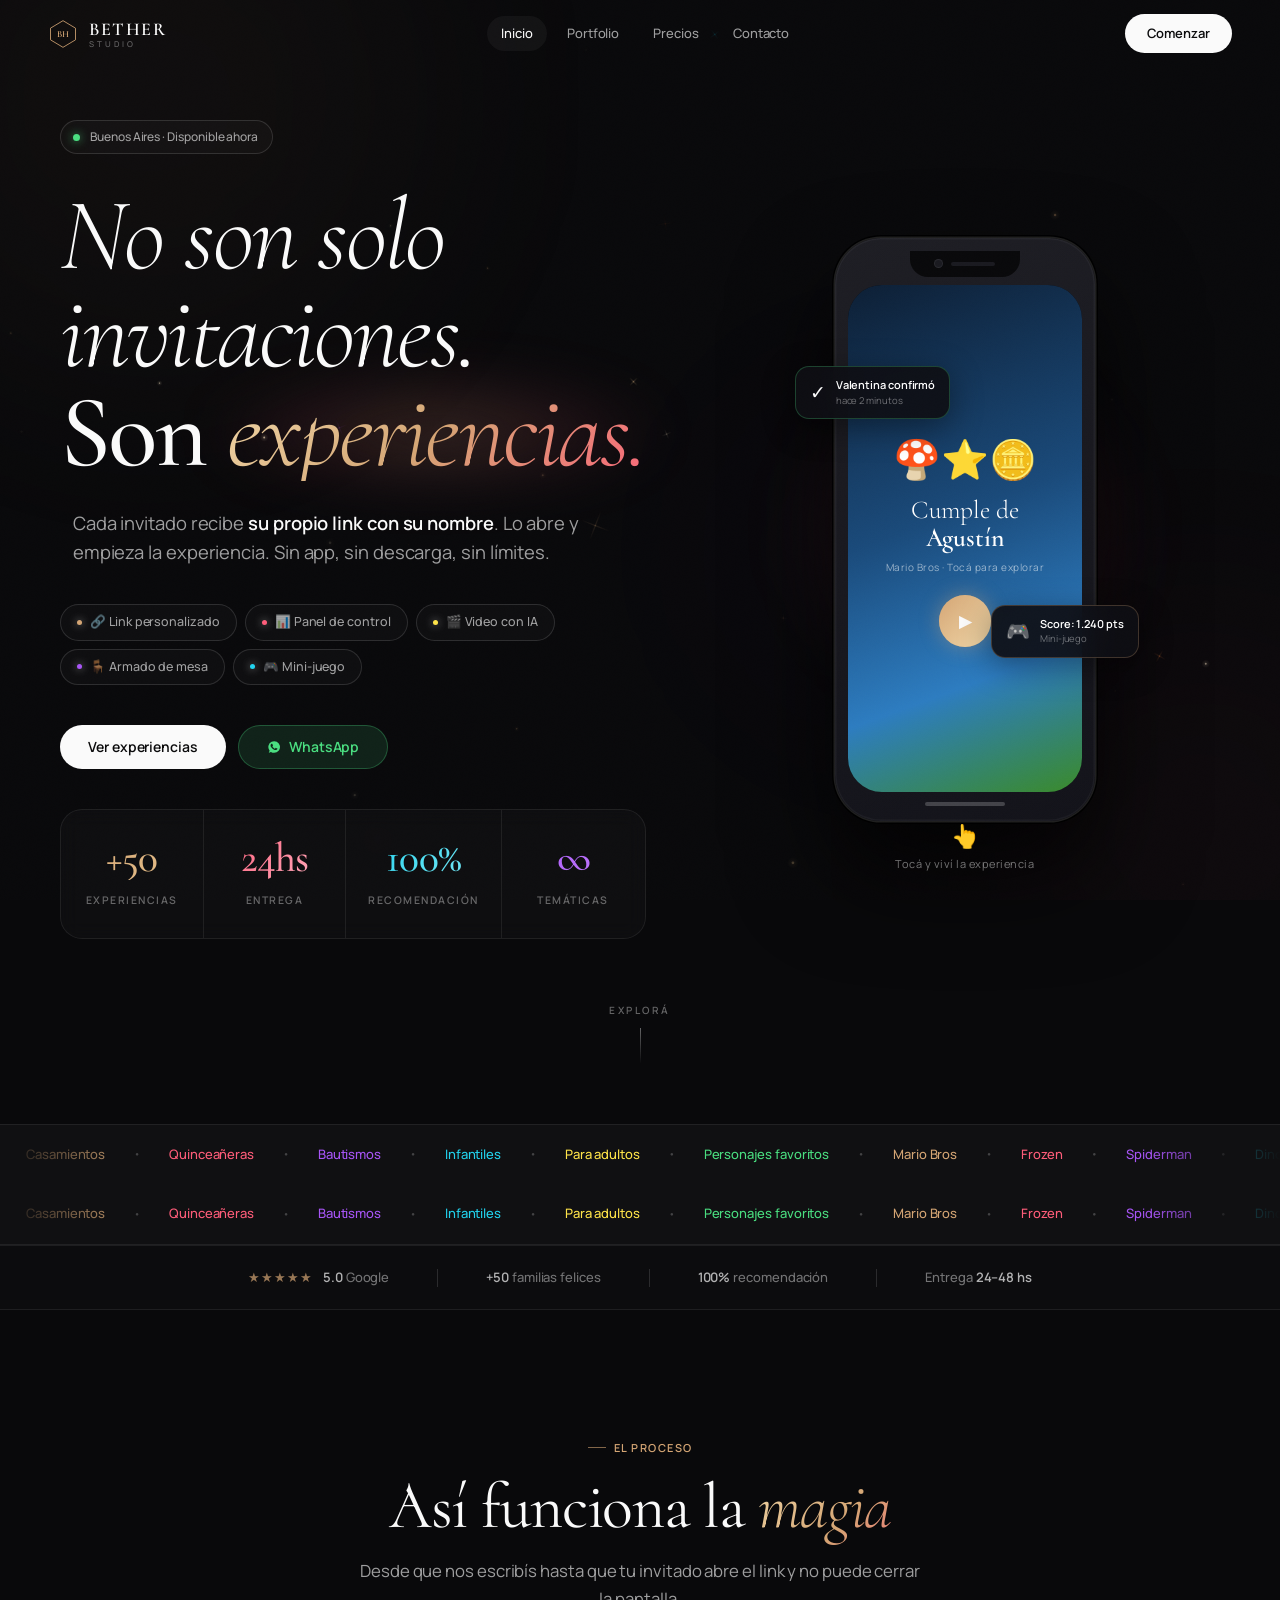
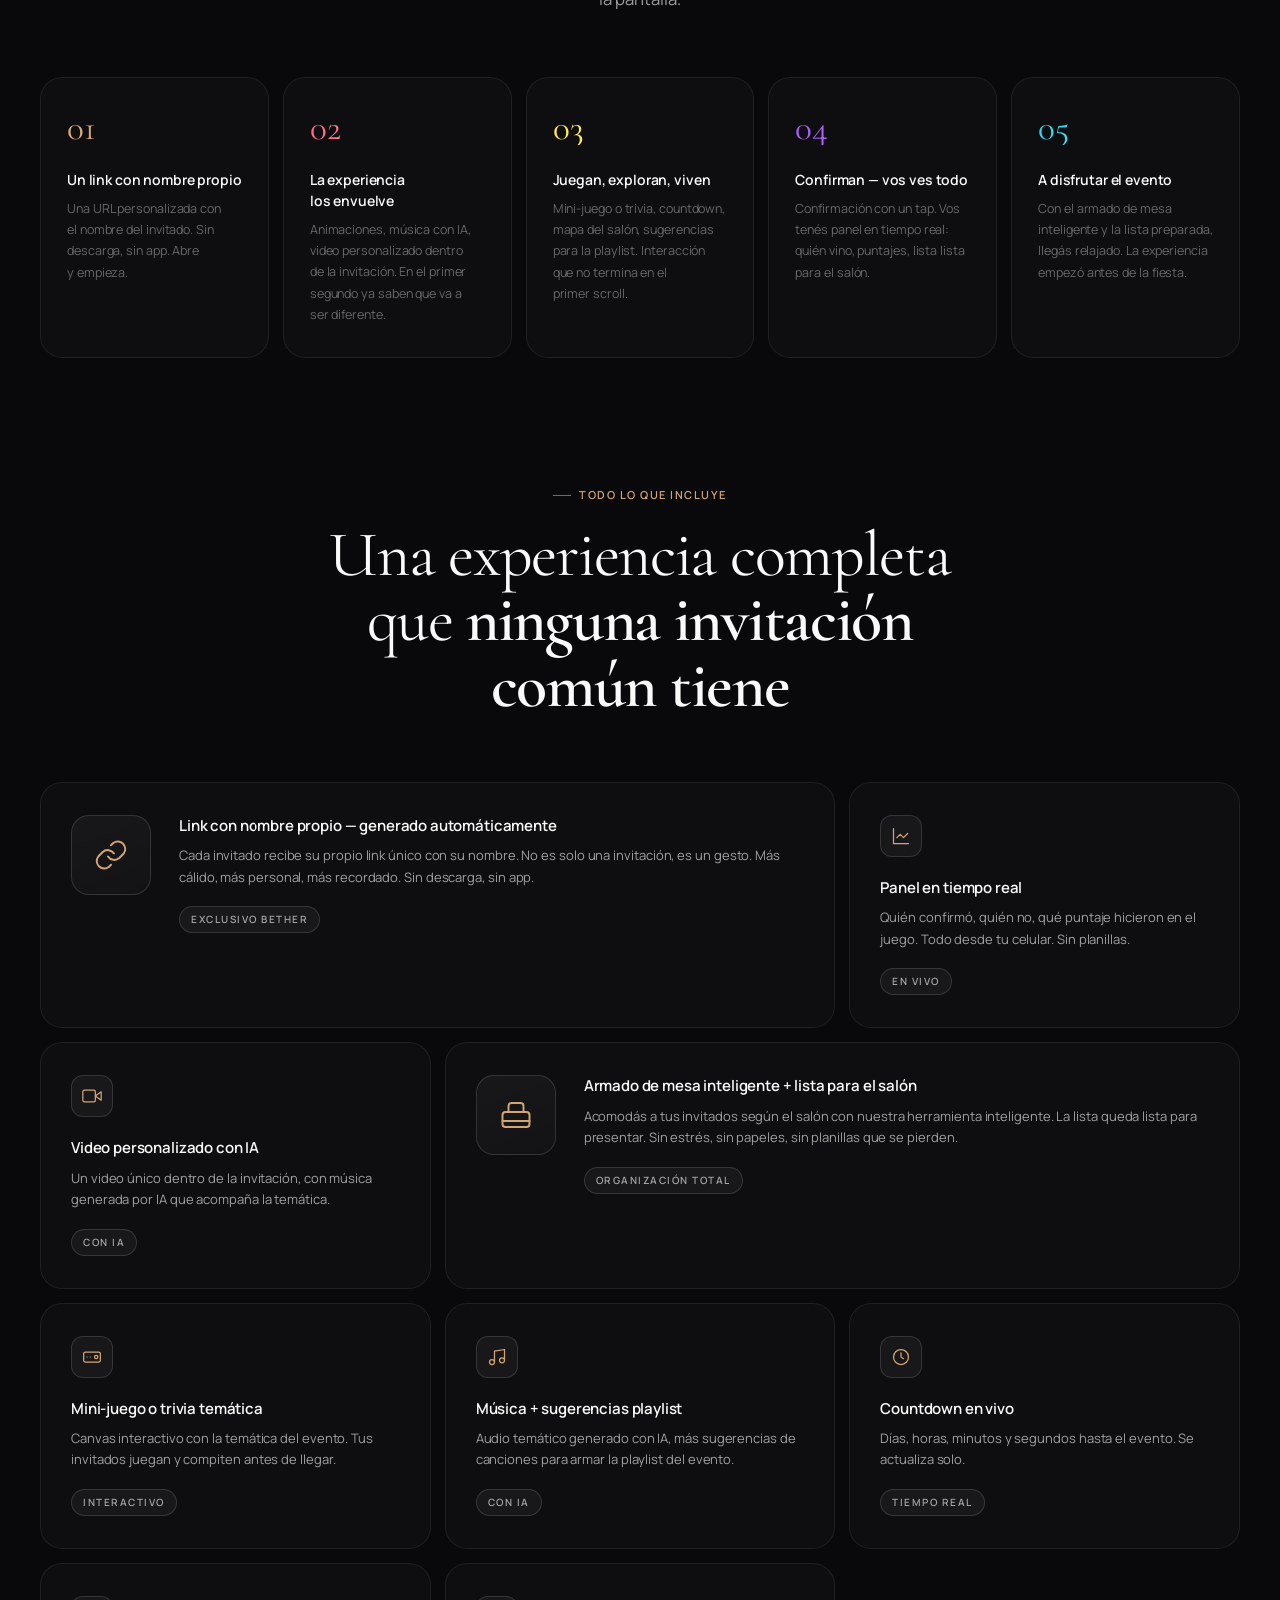
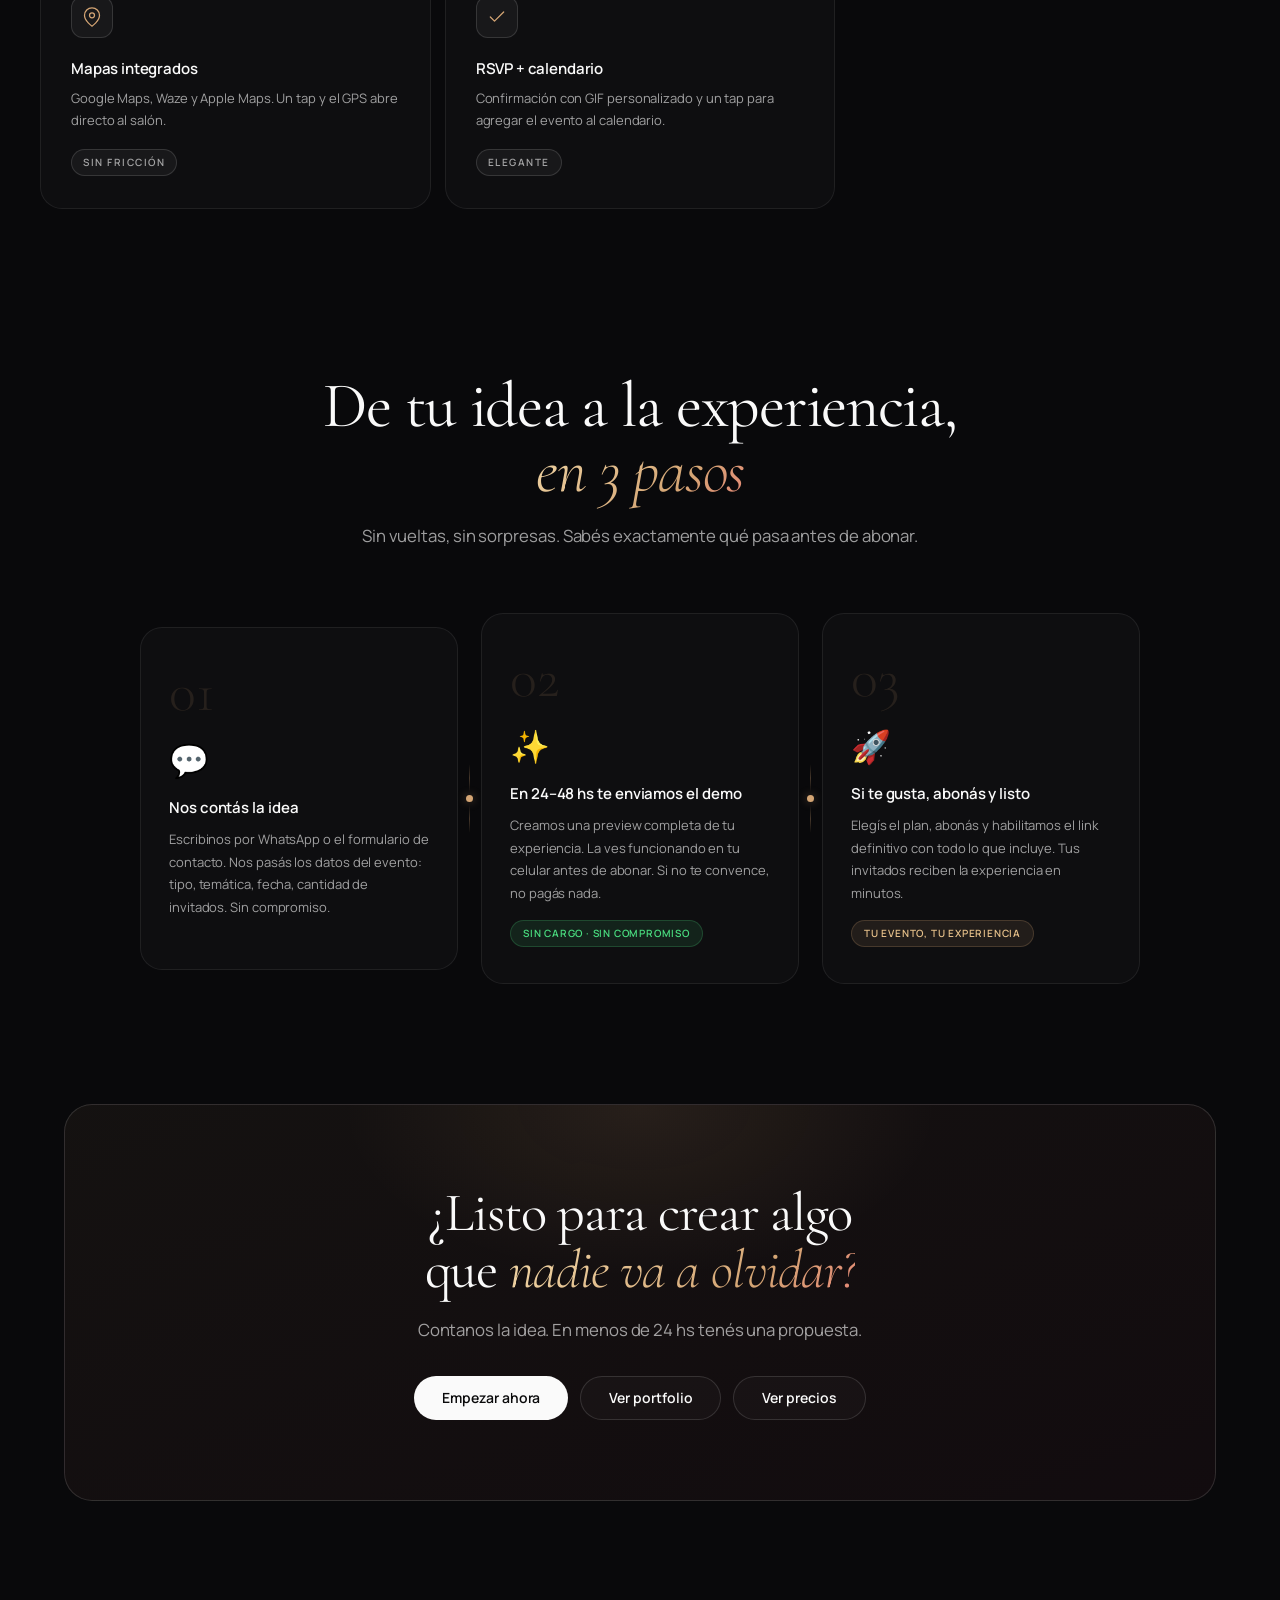
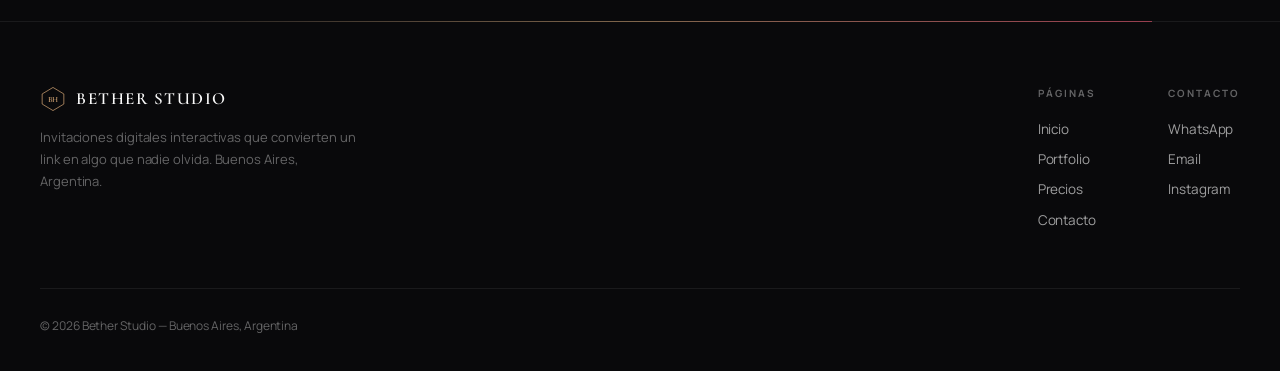
==== commit 720cc8a0: "Update index.html" ====
--- a/index.html
+++ b/index.html
@@ -363,11 +363,13 @@
 
 /* ── OVERLAY oscuro al expandir ─────────── */
 .hpc-overlay{
-  position:fixed;inset:0;z-index:9010;
-  background:rgba(0,0,0,.88);
+  position:fixed;top:0;left:0;right:0;bottom:0;
+  z-index:9500;
+  background:rgba(0,0,0,.92);
   opacity:0;pointer-events:none;
   transition:opacity .4s ease;
-  backdrop-filter:blur(8px);
+  backdrop-filter:blur(12px);
+  -webkit-backdrop-filter:blur(12px);
 }
 .hpc-overlay--active{
   opacity:1;pointer-events:all;
@@ -376,21 +378,25 @@
 /* ── WRAPPER expandido = fixed centrado ─── */
 .hpc-wrap--expanded{
   position:fixed;
-  top:50%;left:50%;
-  transform:translate(-50%,-50%) !important;
-  z-index:9020;
-  width:auto;
-  /* altura calculada en JS según pantalla */
+  top:0;left:0;right:0;bottom:0;
+  width:100vw !important;
+  height:100vh !important;
+  display:flex;
+  align-items:center;
+  justify-content:center;
+  z-index:9510;
+  pointer-events:none;
 }
 .hpc-wrap--expanded .hpc-frame{
-  /* El frame adopta la altura de la pantalla */
+  pointer-events:all;
   box-shadow:
     0 0 0 2px rgba(255,255,255,.18),
     0 0 0 4px rgba(0,0,0,.95),
     0 40px 100px rgba(0,0,0,.9),
     0 0 60px rgba(212,165,116,.2);
-  animation:none;
-  transform:none;
+  animation:none !important;
+  transform:none !important;
+  position:relative;
 }
 .hpc-wrap--expanded .hpc-glow{display:none}
 .hpc-wrap--expanded .hpc-badge{opacity:0;pointer-events:none;transition:opacity .2s}
@@ -399,22 +405,30 @@
 /* ── CLOSE BUTTON ─────────────────────── */
 .hpc-close{
   position:fixed;
-  top:20px;right:20px;
-  z-index:9030;
-  background:rgba(20,20,26,.9);
-  border:1px solid rgba(255,255,255,.18);
+  top:16px;right:16px;
+  z-index:9530;
+  background:rgba(10,10,14,.88);
+  border:1px solid rgba(255,255,255,.2);
   color:#fff;font-size:12px;font-weight:600;
-  letter-spacing:.5px;padding:9px 20px;border-radius:99px;
+  letter-spacing:.3px;padding:10px 20px 10px 14px;
+  border-radius:99px;
   cursor:pointer;font-family:inherit;
   opacity:0;pointer-events:none;
-  transition:all .35s ease;
+  transition:opacity .3s ease;
   display:flex;align-items:center;gap:8px;
-  backdrop-filter:blur(12px);
-  box-shadow:0 4px 20px rgba(0,0,0,.4);
-}
-.hpc-close::before{content:"✕";font-size:10px;opacity:.7}
-.hpc-close:hover{background:rgba(40,40,50,.95);border-color:rgba(255,255,255,.3)}
-.hpc-wrap--expanded ~ .hpc-close,
+  backdrop-filter:blur(16px);
+  -webkit-backdrop-filter:blur(16px);
+  box-shadow:0 4px 24px rgba(0,0,0,.5);
+}
+.hpc-close::before{
+  content:"✕";
+  width:20px;height:20px;
+  background:rgba(255,255,255,.1);
+  border-radius:50%;
+  display:flex;align-items:center;justify-content:center;
+  font-size:9px;flex-shrink:0;
+}
+.hpc-close:hover{background:rgba(30,30,40,.95);border-color:rgba(255,255,255,.35)}
 .hpc-close--visible{
   opacity:1;pointer-events:all;
 }
@@ -915,14 +929,12 @@
   const INV_URL = 'https://bether2026.github.io/MarioBross/';
   let loaded = false, expanded = false;
 
-  /* Calcular dimensiones del teléfono expandido
-     Proporción real de un iPhone (9:19.5)
-     Ocupa el 88% del alto de la pantalla */
+  /* Calcular tamaño del frame expandido:
+     ocupa el 88% del alto, mantiene proporción iPhone */
   function phoneSize(){
     const maxH = window.innerHeight * .88;
-    const maxW = window.innerWidth  * .94;
-    /* aspect ratio del frame: ancho/alto ≈ 0.48 (incluyendo notch+home) */
-    const ratio = 0.465;
+    const maxW = window.innerWidth  * .90;
+    const ratio = 0.465; // ancho/alto del frame
     let h = maxH;
     let w = Math.round(h * ratio);
     if(w > maxW){ w = maxW; h = Math.round(w / ratio); }
@@ -940,20 +952,19 @@
     cover.style.opacity = '0';
     cover.style.pointerEvents = 'none';
 
-    /* 3. Calcular y aplicar tamaño */
+    /* 3. Aplicar tamaño al frame */
     const { w, h } = phoneSize();
-    frame.style.width  = w + 'px';
-    /* La pantalla del frame ocupa ~82% del alto total */
+    frame.style.width        = w + 'px';
     frame.style.borderRadius = Math.round(w * 0.17) + 'px';
 
-    /* 4. Expandir */
+    /* 4. Expandir — el wrap pasa a ser fixed fullscreen flex centrado */
     wrap.classList.add('hpc-wrap--expanded');
     overlay.classList.add('hpc-overlay--active');
     closeBtn.classList.add('hpc-close--visible');
     document.body.style.overflow = 'hidden';
 
-    /* 5. Mostrar iframe con pequeño delay */
-    setTimeout(()=> iframe.classList.add('hpc-iframe--active'), 250);
+    /* 5. Mostrar iframe */
+    setTimeout(()=> iframe.classList.add('hpc-iframe--active'), 260);
   }
 
   function collapse(){
@@ -963,20 +974,20 @@
     /* Ocultar iframe */
     iframe.classList.remove('hpc-iframe--active');
 
-    /* Contraer */
+    /* Cerrar */
     wrap.classList.remove('hpc-wrap--expanded');
     overlay.classList.remove('hpc-overlay--active');
     closeBtn.classList.remove('hpc-close--visible');
     document.body.style.overflow = '';
 
-    /* Restaurar tamaño original del frame */
-    frame.style.width = '';
+    /* Restaurar frame */
+    frame.style.width        = '';
     frame.style.borderRadius = '';
 
     /* Mostrar portada */
     setTimeout(()=>{
-      cover.style.opacity = '1';
-      cover.style.pointerEvents = 'all';
+      cover.style.opacity      = '1';
+      cover.style.pointerEvents= 'all';
     }, 320);
   }
 
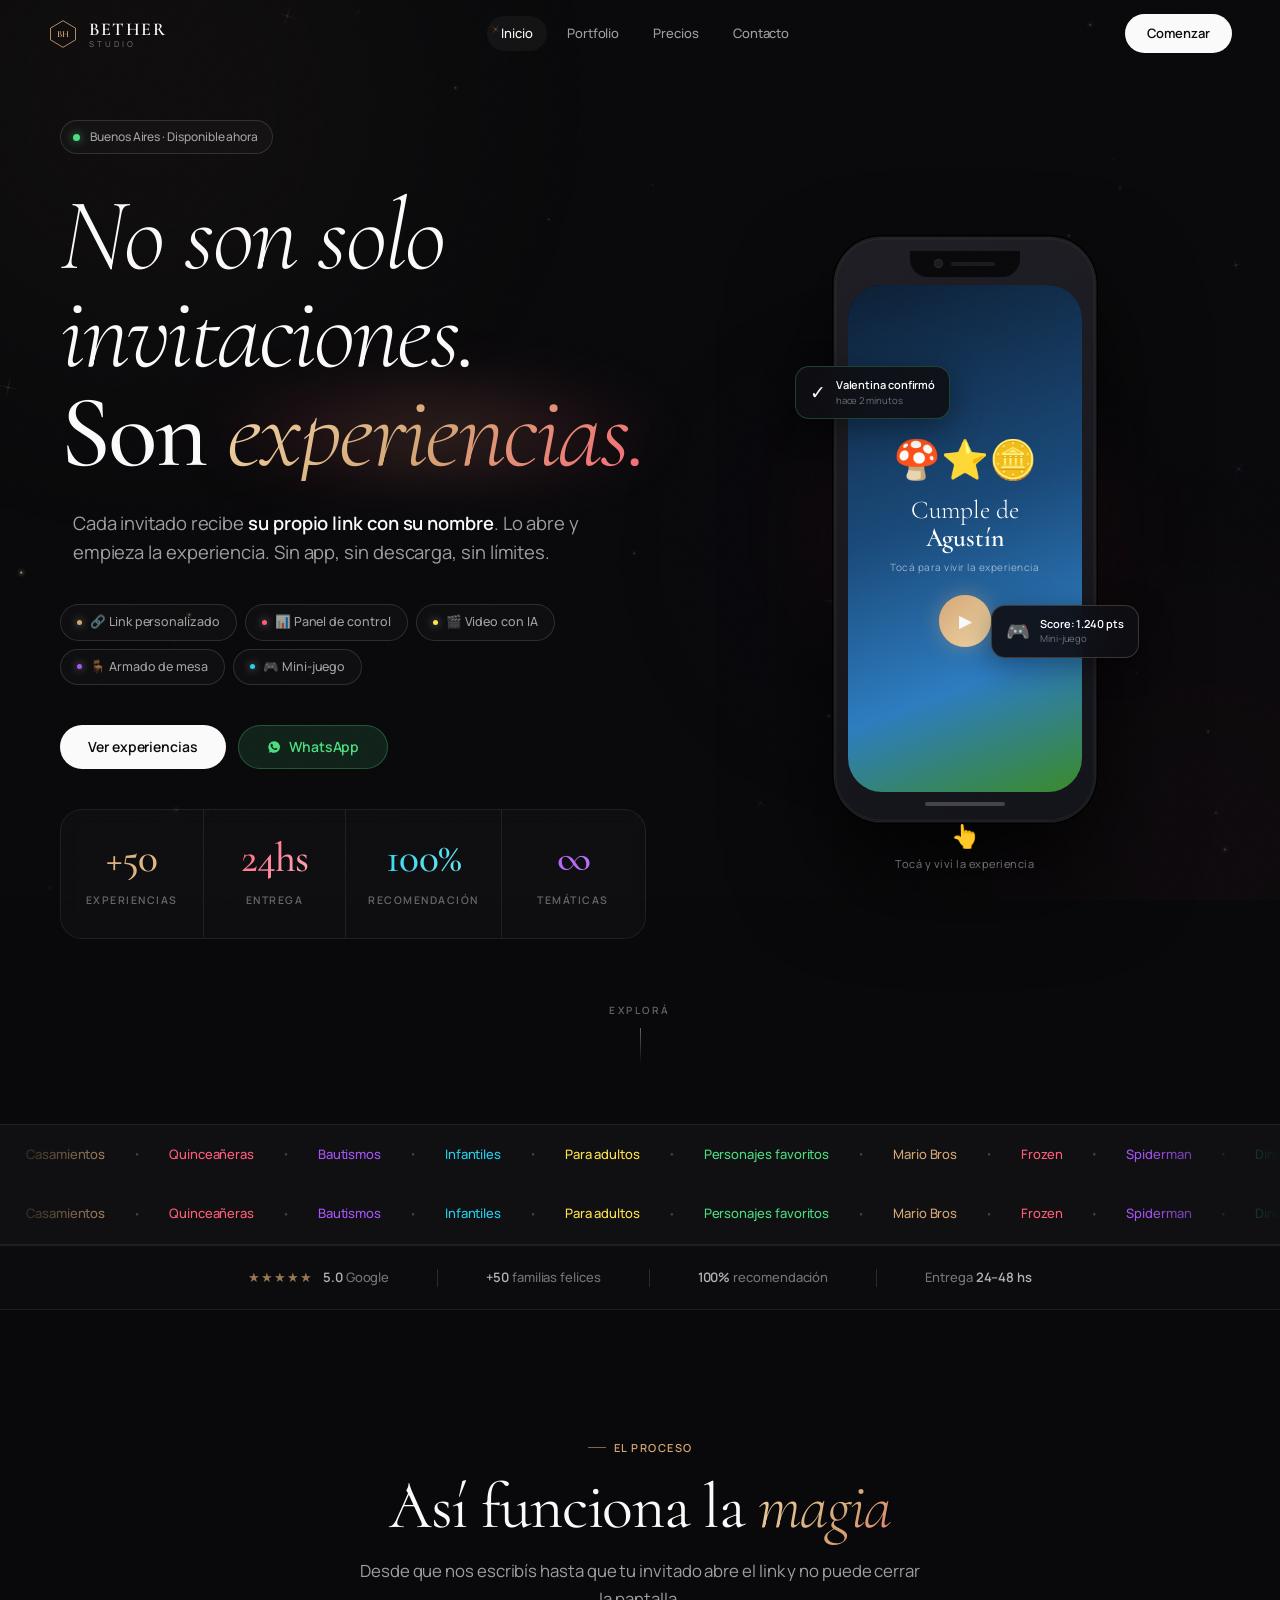
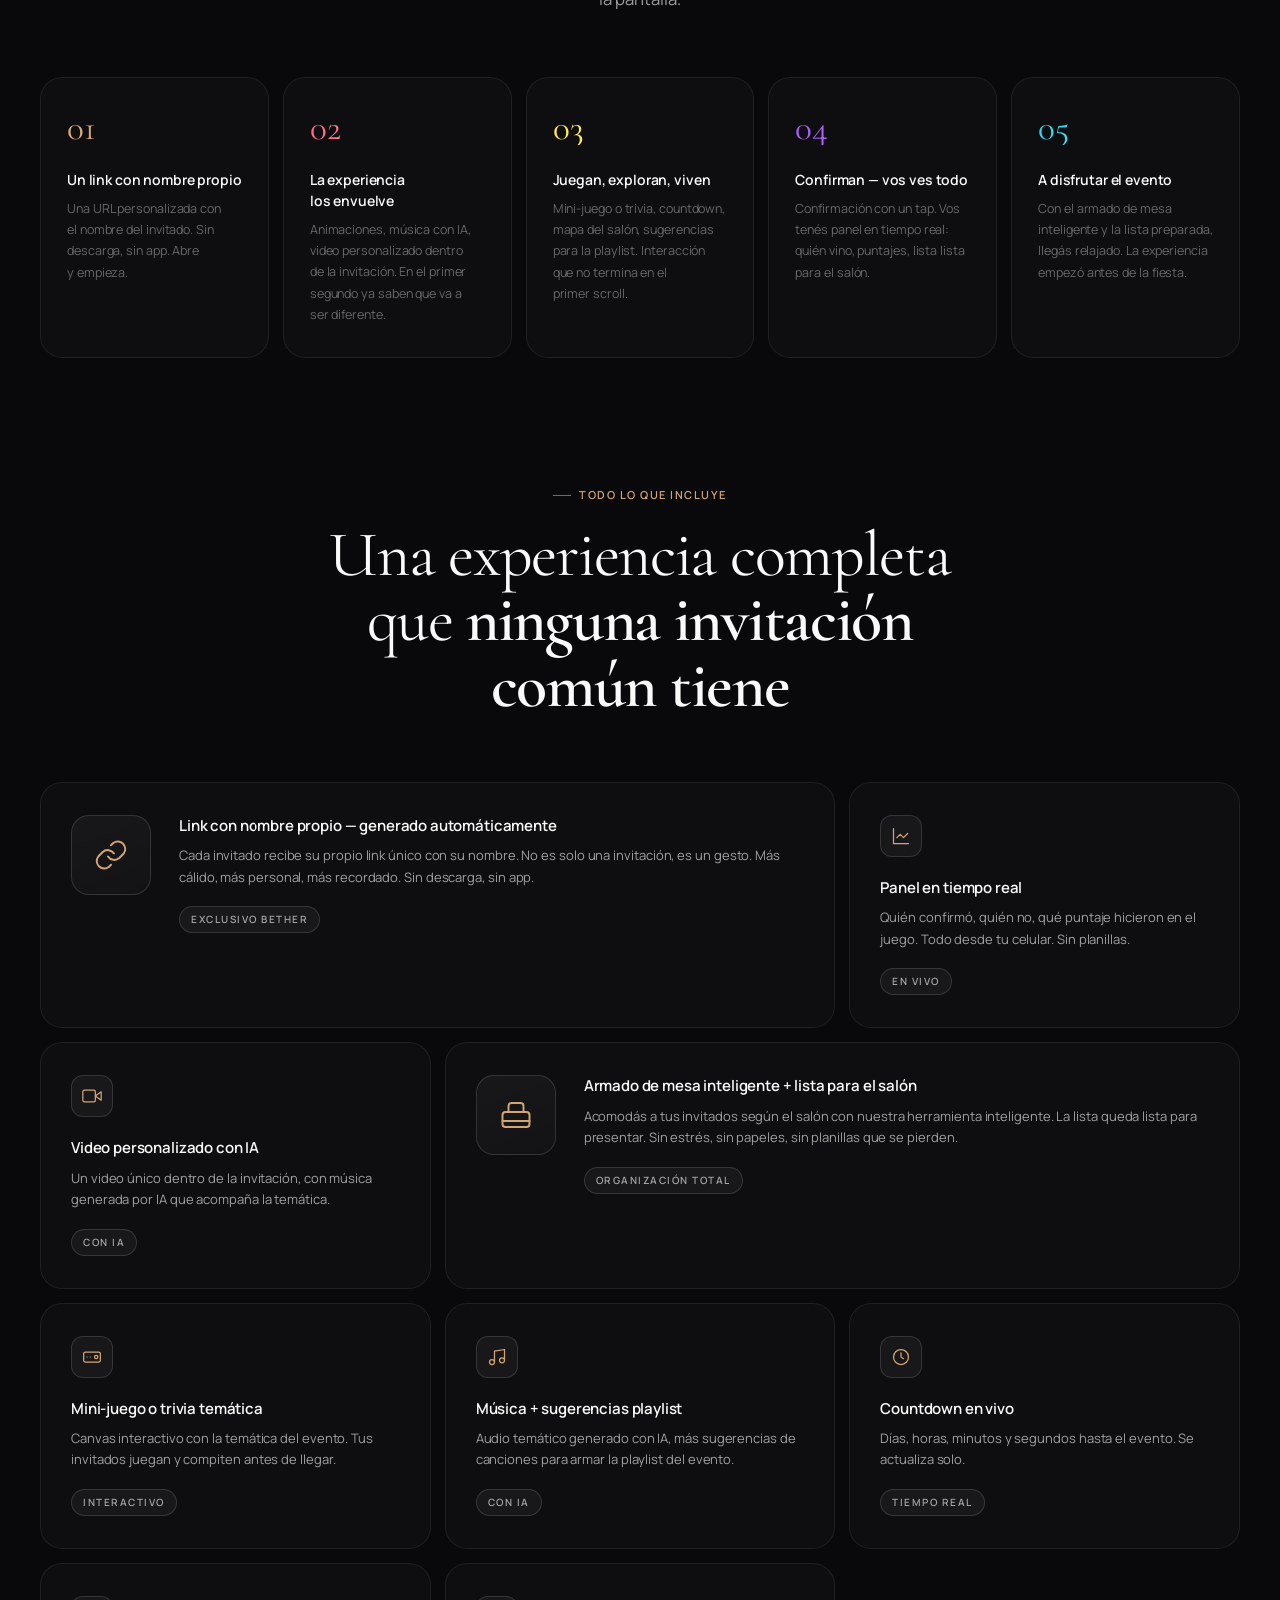
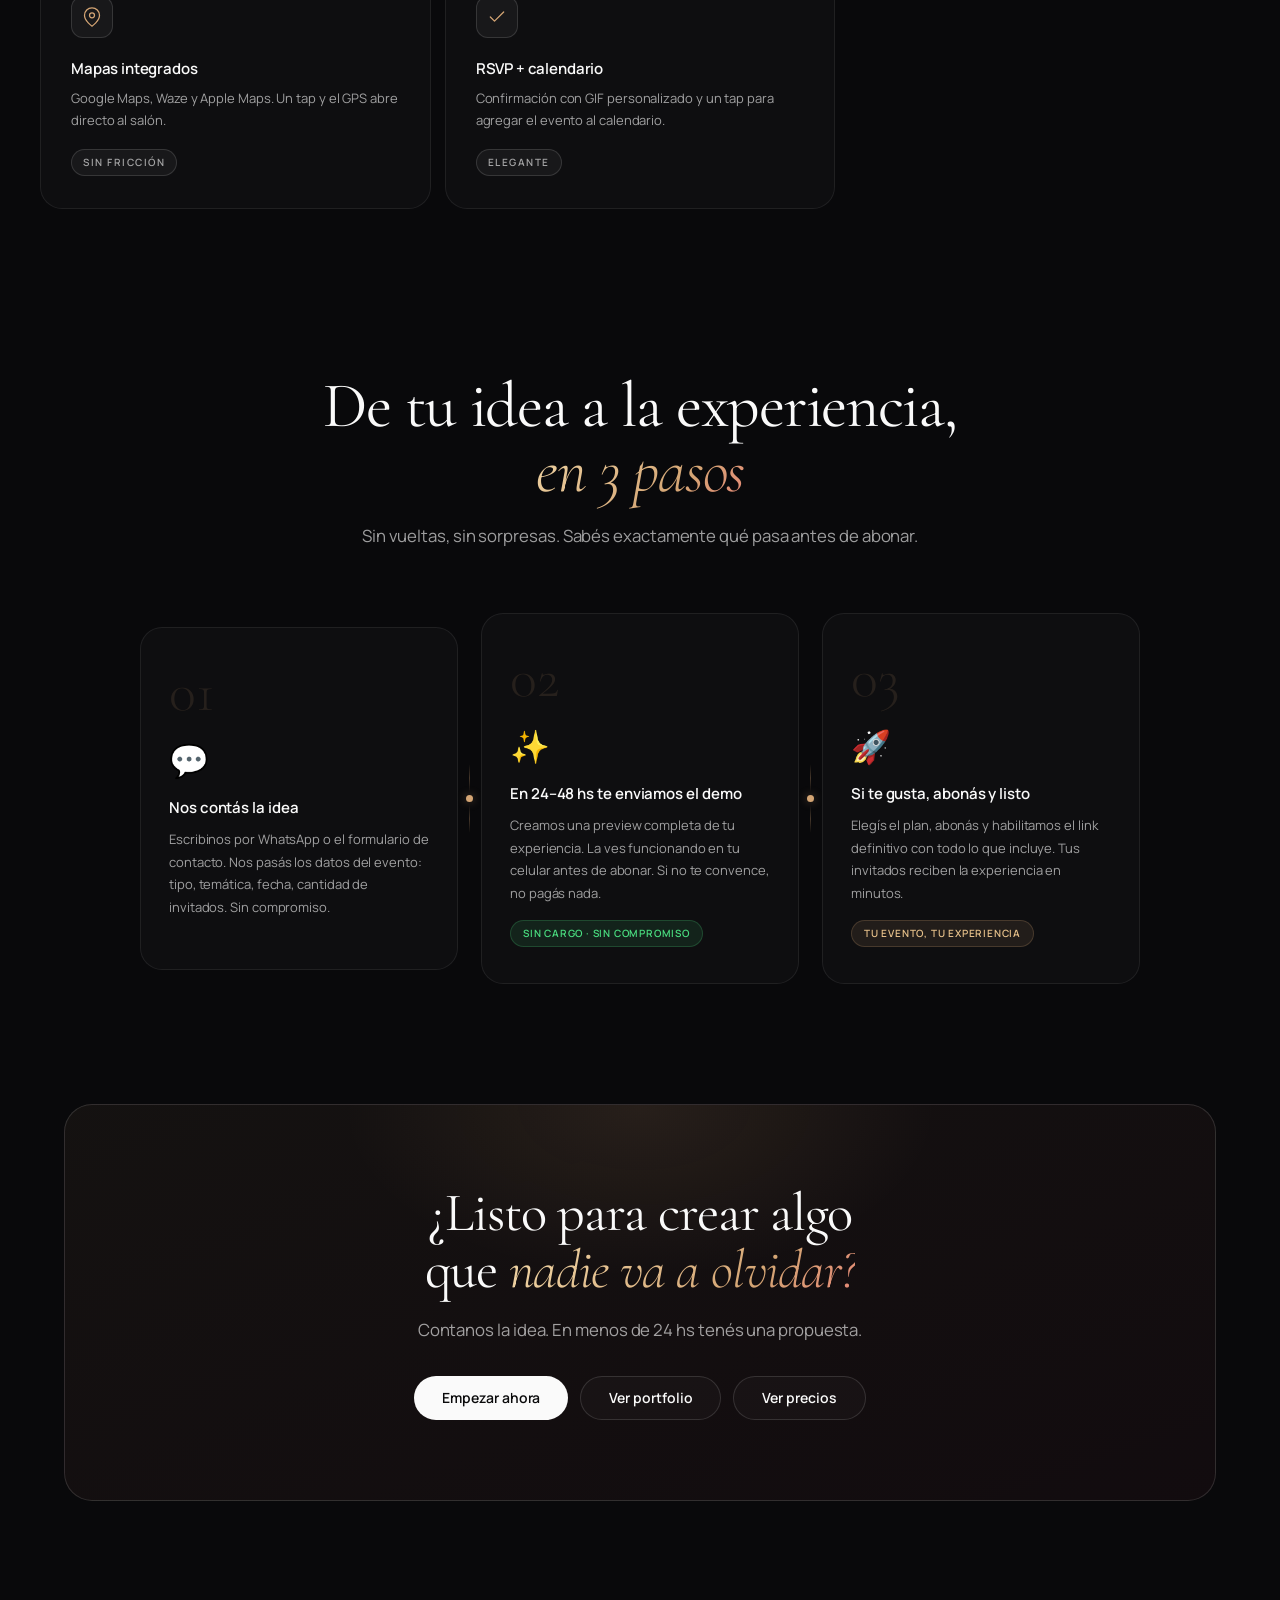
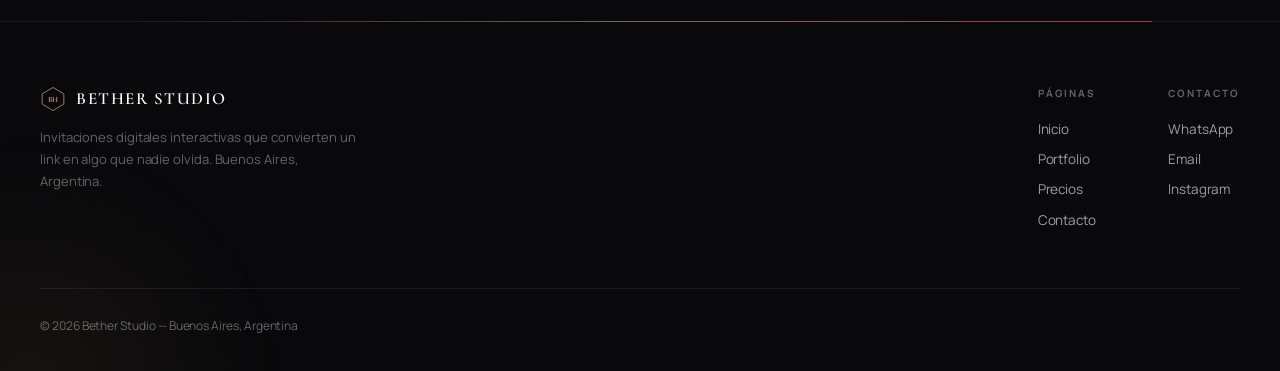
==== commit 35941222: "Refactor modal invitation structure and styles Removed overlay and close button styles, and updated " ====
--- a/index.html
+++ b/index.html
@@ -362,76 +362,16 @@
 }
 
 /* ── OVERLAY oscuro al expandir ─────────── */
-.hpc-overlay{
-  position:fixed;top:0;left:0;right:0;bottom:0;
-  z-index:9500;
-  background:rgba(0,0,0,.92);
-  opacity:0;pointer-events:none;
-  transition:opacity .4s ease;
-  backdrop-filter:blur(12px);
-  -webkit-backdrop-filter:blur(12px);
-}
-.hpc-overlay--active{
-  opacity:1;pointer-events:all;
-}
+
 
 /* ── WRAPPER expandido = fixed centrado ─── */
-.hpc-wrap--expanded{
-  position:fixed;
-  top:0;left:0;right:0;bottom:0;
-  width:100vw !important;
-  height:100vh !important;
-  display:flex;
-  align-items:center;
-  justify-content:center;
-  z-index:9510;
-  pointer-events:none;
-}
-.hpc-wrap--expanded .hpc-frame{
-  pointer-events:all;
-  box-shadow:
-    0 0 0 2px rgba(255,255,255,.18),
-    0 0 0 4px rgba(0,0,0,.95),
-    0 40px 100px rgba(0,0,0,.9),
-    0 0 60px rgba(212,165,116,.2);
-  animation:none !important;
-  transform:none !important;
-  position:relative;
-}
+
 .hpc-wrap--expanded .hpc-glow{display:none}
 .hpc-wrap--expanded .hpc-badge{opacity:0;pointer-events:none;transition:opacity .2s}
 .hpc-wrap--expanded .hpc-hint{opacity:0}
 
 /* ── CLOSE BUTTON ─────────────────────── */
-.hpc-close{
-  position:fixed;
-  top:16px;right:16px;
-  z-index:9530;
-  background:rgba(10,10,14,.88);
-  border:1px solid rgba(255,255,255,.2);
-  color:#fff;font-size:12px;font-weight:600;
-  letter-spacing:.3px;padding:10px 20px 10px 14px;
-  border-radius:99px;
-  cursor:pointer;font-family:inherit;
-  opacity:0;pointer-events:none;
-  transition:opacity .3s ease;
-  display:flex;align-items:center;gap:8px;
-  backdrop-filter:blur(16px);
-  -webkit-backdrop-filter:blur(16px);
-  box-shadow:0 4px 24px rgba(0,0,0,.5);
-}
-.hpc-close::before{
-  content:"✕";
-  width:20px;height:20px;
-  background:rgba(255,255,255,.1);
-  border-radius:50%;
-  display:flex;align-items:center;justify-content:center;
-  font-size:9px;flex-shrink:0;
-}
-.hpc-close:hover{background:rgba(30,30,40,.95);border-color:rgba(255,255,255,.35)}
-.hpc-close--visible{
-  opacity:1;pointer-events:all;
-}
+
 
 /* ── BADGES FLOTANTES ────────────────────── */
 .hpc-badge{
@@ -561,80 +501,45 @@
 
     <!-- DERECHA — teléfono interactivo con la invitación real -->
     <div class="hero-phone-col">
-      <div class="hpc-wrap" id="hpcWrap">
-
-        <!-- Glow de fondo -->
+      <div class="hpc-wrap">
         <div class="hpc-glow"></div>
-
-        <!-- Hint "tocá" — desaparece al expandir -->
-        <div class="hpc-hint" id="hpcHint">
-          <div class="hpc-hint-arrow">👆</div>
-          <div class="hpc-hint-text">Tocá y viví la experiencia</div>
-        </div>
-
-        <!-- Teléfono -->
-        <div class="hpc-frame" id="hpcFrame">
-          <div class="hpc-notch">
-            <div class="hpc-cam"></div>
-            <div class="hpc-spk"></div>
-          </div>
-          <div class="hpc-screen">
-
-            <!-- Portada estática hasta que se toca -->
-            <div class="hpc-cover" id="hpcCover">
+        <!-- Teléfono estático — al tocar abre el modal -->
+        <div class="hpc-frame">
+          <div class="hpc-notch"><div class="hpc-cam"></div><div class="hpc-spk"></div></div>
+          <div class="hpc-screen" id="hpcTrigger">
+            <div class="hpc-cover">
               <div class="hpc-cover-bg"></div>
               <div class="hpc-cover-content">
                 <div class="hpc-cover-emojis">🍄⭐🪙</div>
                 <div class="hpc-cover-title">Cumple de<br><strong>Agustín</strong></div>
-                <div class="hpc-cover-sub">Mario Bros · Tocá para explorar</div>
+                <div class="hpc-cover-sub">Tocá para vivir la experiencia</div>
                 <div class="hpc-cover-pulse">
                   <div class="hpc-pulse-ring"></div>
                   <div class="hpc-pulse-dot">▶</div>
                 </div>
               </div>
             </div>
-
-            <!-- iframe con la invitación real — se activa al tocar -->
-            <iframe
-              id="hpcIframe"
-              class="hpc-iframe"
-              src="about:blank"
-              data-src="https://bether2026.github.io/MarioBross/"
-              allow="autoplay; fullscreen; microphone; camera"
-              allowfullscreen
-              title="Invitación Mario Bros — Bether Studio"
-            ></iframe>
-
           </div>
           <div class="hpc-home"></div>
         </div>
-
-
-
-        <!-- Badges flotantes -->
+        <!-- Hint -->
+        <div class="hpc-hint">
+          <div class="hpc-hint-arrow">👆</div>
+          <div class="hpc-hint-text">Tocá y viví la experiencia</div>
+        </div>
+        <!-- Badges -->
         <div class="hpc-badge hpc-badge--1">
           <span class="hpc-badge-icon">✓</span>
-          <div>
-            <div class="hpc-badge-title">Valentina confirmó</div>
-            <div class="hpc-badge-sub">hace 2 minutos</div>
-          </div>
+          <div><div class="hpc-badge-title">Valentina confirmó</div><div class="hpc-badge-sub">hace 2 minutos</div></div>
         </div>
         <div class="hpc-badge hpc-badge--2">
           <span class="hpc-badge-icon">🎮</span>
-          <div>
-            <div class="hpc-badge-title">Score: 1.240 pts</div>
-            <div class="hpc-badge-sub">Mini-juego</div>
-          </div>
-        </div>
-
+          <div><div class="hpc-badge-title">Score: 1.240 pts</div><div class="hpc-badge-sub">Mini-juego</div></div>
+        </div>
       </div>
     </div><!-- /hero-phone-col -->
 
   </div><!-- /hero-inner -->
-  <!-- Overlay + close (fuera del wrap para que el fixed funcione bien) -->
-  <div class="hpc-overlay" id="hpcOverlay"></div>
-  <button class="hpc-close" id="hpcClose" aria-label="Cerrar">Cerrar</button>
-
   <div class="scroll-hint"><span>Explorá</span><div class="scroll-arrow"></div></div>
 </section>
 
@@ -909,114 +814,190 @@
 
 <script src="shared.js"></script>
 
+
+
+
+<!-- ══════════════════════════════════════════════════
+     MODAL INVITACIÓN — al nivel del body, z-index máximo
+     Tapa ABSOLUTAMENTE todo: nav, canvas, hero, marquee
+══════════════════════════════════════════════════ -->
+<div id="invModal" style="
+  display:none;
+  position:fixed;
+  top:0;left:0;right:0;bottom:0;
+  z-index:999999;
+  background:rgba(0,0,0,.94);
+  align-items:center;
+  justify-content:center;
+  flex-direction:column;
+  gap:16px;
+">
+  <!-- Botón cerrar — siempre visible arriba -->
+  <button id="invClose" style="
+    position:absolute;top:16px;right:16px;
+    background:rgba(255,255,255,.1);
+    border:1px solid rgba(255,255,255,.22);
+    color:#fff;font-size:13px;font-weight:600;
+    padding:10px 22px;border-radius:99px;
+    cursor:pointer;font-family:inherit;
+    letter-spacing:.3px;
+    backdrop-filter:blur(10px);
+    z-index:10;
+  ">✕ Cerrar</button>
+
+  <!-- Marco del teléfono -->
+  <div id="invPhone" style="
+    background:linear-gradient(160deg,#1e1e24,#13131a);
+    border-radius:44px;
+    padding:12px;
+    box-shadow:
+      0 0 0 1.5px rgba(255,255,255,.14),
+      0 0 0 3.5px rgba(0,0,0,.95),
+      0 40px 100px rgba(0,0,0,.9),
+      0 0 60px rgba(212,165,116,.15);
+    display:flex;flex-direction:column;
+    position:relative;
+  ">
+    <!-- Notch -->
+    <div style="
+      width:110px;height:24px;
+      background:#09090b;border-radius:0 0 16px 16px;
+      margin:0 auto 8px;
+      display:flex;align-items:center;justify-content:center;gap:8px;
+    ">
+      <div style="width:9px;height:9px;border-radius:50%;background:#1a1a20"></div>
+      <div style="width:42px;height:4px;border-radius:99px;background:#1a1a20"></div>
+    </div>
+    <!-- Screen con iframe -->
+    <div id="invScreen" style="
+      background:#09090b;
+      border-radius:32px;
+      overflow:hidden;
+      position:relative;
+      flex:1;
+    ">
+      <iframe
+        id="invIframe"
+        src="about:blank"
+        style="
+          width:100%;height:100%;
+          border:none;display:block;
+        "
+        allow="autoplay; fullscreen; camera; microphone"
+        allowfullscreen
+      ></iframe>
+    </div>
+    <!-- Home bar -->
+    <div style="
+      width:80px;height:4px;
+      background:rgba(255,255,255,.2);
+      border-radius:99px;
+      margin:10px auto 2px;
+    "></div>
+  </div>
+</div>
+
 <script>
-/* ── HERO PHONE — IFRAME INTERACTIVO ─────────────────
-   Al tocar la portada:
-   1. Carga el iframe con la invitación real
-   2. Expande el teléfono con animación spring
-   3. Muestra botón "Cerrar"
-   Botón cerrar: vuelve al estado inicial
-═══════════════════════════════════════════════════ */
+/* ══════════════════════════════════════════════════
+   MODAL INVITACIÓN — completamente independiente
+   z-index:999999 — tapa absolutamente todo
+══════════════════════════════════════════════════ */
 (function(){
-  const wrap    = document.getElementById('hpcWrap');
-  const frame   = document.getElementById('hpcFrame');
-  const cover   = document.getElementById('hpcCover');
-  const iframe  = document.getElementById('hpcIframe');
-  const closeBtn= document.getElementById('hpcClose');
-  const overlay = document.getElementById('hpcOverlay');
-  if(!wrap || !cover || !iframe) return;
+  const trigger  = document.getElementById('hpcTrigger');
+  const modal    = document.getElementById('invModal');
+  const closeBtn = document.getElementById('invClose');
+  const iframe   = document.getElementById('invIframe');
+  const phone    = document.getElementById('invPhone');
+  const screen   = document.getElementById('invScreen');
+  if(!trigger || !modal) return;
 
   const INV_URL = 'https://bether2026.github.io/MarioBross/';
-  let loaded = false, expanded = false;
-
-  /* Calcular tamaño del frame expandido:
-     ocupa el 88% del alto, mantiene proporción iPhone */
-  function phoneSize(){
-    const maxH = window.innerHeight * .88;
-    const maxW = window.innerWidth  * .90;
-    const ratio = 0.465; // ancho/alto del frame
-    let h = maxH;
-    let w = Math.round(h * ratio);
-    if(w > maxW){ w = maxW; h = Math.round(w / ratio); }
-    return { w, h };
+  let loaded = false;
+
+  /* Calcular tamaño del teléfono en el modal */
+  function calcSize(){
+    const vw = window.innerWidth;
+    const vh = window.innerHeight;
+    /* Queremos que el TELÉFONO (frame+padding) ocupe:
+       - Máximo 88vh de alto
+       - Máximo 92vw de ancho
+       - Proporción: el screen es 9:19.5
+       - El frame tiene padding de 12px por lado + notch 32px + home 22px
+       => overhead vertical: 66px, horizontal: 24px
+    */
+    const padV = 66, padH = 24;
+    const maxScreenH = vh * .88 - padV;
+    const maxScreenW = vw * .92 - padH;
+    // proporción screen 9:19.5
+    let sw = maxScreenH * (9/19.5);
+    if(sw > maxScreenW){ sw = maxScreenW; }
+    const sh = sw * (19.5/9);
+    const frameW = sw + padH;
+    const frameH = sh + padV;
+    const br = Math.round(frameW * .16);
+    return { frameW, frameH, sw, sh, br };
   }
 
-  function expand(){
-    if(expanded) return;
-    expanded = true;
-
-    /* 1. Cargar iframe */
-    if(!loaded){ iframe.src = INV_URL; loaded = true; }
-
-    /* 2. Ocultar portada */
-    cover.style.opacity = '0';
-    cover.style.pointerEvents = 'none';
-
-    /* 3. Aplicar tamaño al frame */
-    const { w, h } = phoneSize();
-    frame.style.width        = w + 'px';
-    frame.style.borderRadius = Math.round(w * 0.17) + 'px';
-
-    /* 4. Expandir — el wrap pasa a ser fixed fullscreen flex centrado */
-    wrap.classList.add('hpc-wrap--expanded');
-    overlay.classList.add('hpc-overlay--active');
-    closeBtn.classList.add('hpc-close--visible');
+  function openModal(){
+    const { frameW, frameH, sw, sh, br } = calcSize();
+
+    /* Aplicar tamaño al phone frame */
+    phone.style.width        = frameW + 'px';
+    phone.style.borderRadius = br + 'px';
+    screen.style.width       = sw + 'px';
+    screen.style.height      = sh + 'px';
+    screen.style.borderRadius= Math.round(br * .75) + 'px';
+
+    /* Mostrar modal */
+    modal.style.display = 'flex';
     document.body.style.overflow = 'hidden';
 
-    /* 5. Mostrar iframe */
-    setTimeout(()=> iframe.classList.add('hpc-iframe--active'), 260);
+    /* Cargar iframe */
+    if(!loaded){
+      iframe.src = INV_URL;
+      loaded = true;
+    }
   }
 
-  function collapse(){
-    if(!expanded) return;
-    expanded = false;
-
-    /* Ocultar iframe */
-    iframe.classList.remove('hpc-iframe--active');
-
-    /* Cerrar */
-    wrap.classList.remove('hpc-wrap--expanded');
-    overlay.classList.remove('hpc-overlay--active');
-    closeBtn.classList.remove('hpc-close--visible');
+  function closeModal(){
+    modal.style.display = 'none';
     document.body.style.overflow = '';
-
-    /* Restaurar frame */
-    frame.style.width        = '';
-    frame.style.borderRadius = '';
-
-    /* Mostrar portada */
-    setTimeout(()=>{
-      cover.style.opacity      = '1';
-      cover.style.pointerEvents= 'all';
-    }, 320);
   }
 
-  /* Eventos — portada */
-  cover.addEventListener('click', expand);
-  cover.addEventListener('touchend', e=>{ e.preventDefault(); expand(); }, {passive:false});
-
-  /* Eventos — cerrar */
-  if(closeBtn){
-    closeBtn.addEventListener('click', collapse);
-    closeBtn.addEventListener('touchend', e=>{ e.preventDefault(); collapse(); }, {passive:false});
-  }
-  if(overlay){
-    overlay.addEventListener('click', collapse);
-  }
+  /* Trigger: tap en la portada del teléfono chico */
+  trigger.addEventListener('click', openModal);
+  trigger.addEventListener('touchend', e => {
+    e.preventDefault(); openModal();
+  }, {passive:false});
+
+  /* Cerrar */
+  closeBtn.addEventListener('click', closeModal);
+  closeBtn.addEventListener('touchend', e => {
+    e.preventDefault(); closeModal();
+  }, {passive:false});
+
+  /* Click en el overlay (fuera del phone) */
+  modal.addEventListener('click', e => {
+    if(e.target === modal) closeModal();
+  });
 
   /* ESC */
-  document.addEventListener('keydown', e=>{ if(e.key==='Escape' && expanded) collapse(); });
-
-  /* Resize: si está expandido, recalcular */
-  window.addEventListener('resize', ()=>{
-    if(!expanded) return;
-    const { w } = phoneSize();
-    frame.style.width = w + 'px';
-    frame.style.borderRadius = Math.round(w * 0.17) + 'px';
+  document.addEventListener('keydown', e => {
+    if(e.key === 'Escape') closeModal();
+  });
+
+  /* Resize */
+  window.addEventListener('resize', () => {
+    if(modal.style.display === 'none') return;
+    const { frameW, frameH, sw, sh, br } = calcSize();
+    phone.style.width        = frameW + 'px';
+    phone.style.borderRadius = br + 'px';
+    screen.style.width       = sw + 'px';
+    screen.style.height      = sh + 'px';
+    screen.style.borderRadius= Math.round(br * .75) + 'px';
   }, {passive:true});
 
 })();
 </script>
-
 </body>
 </html>
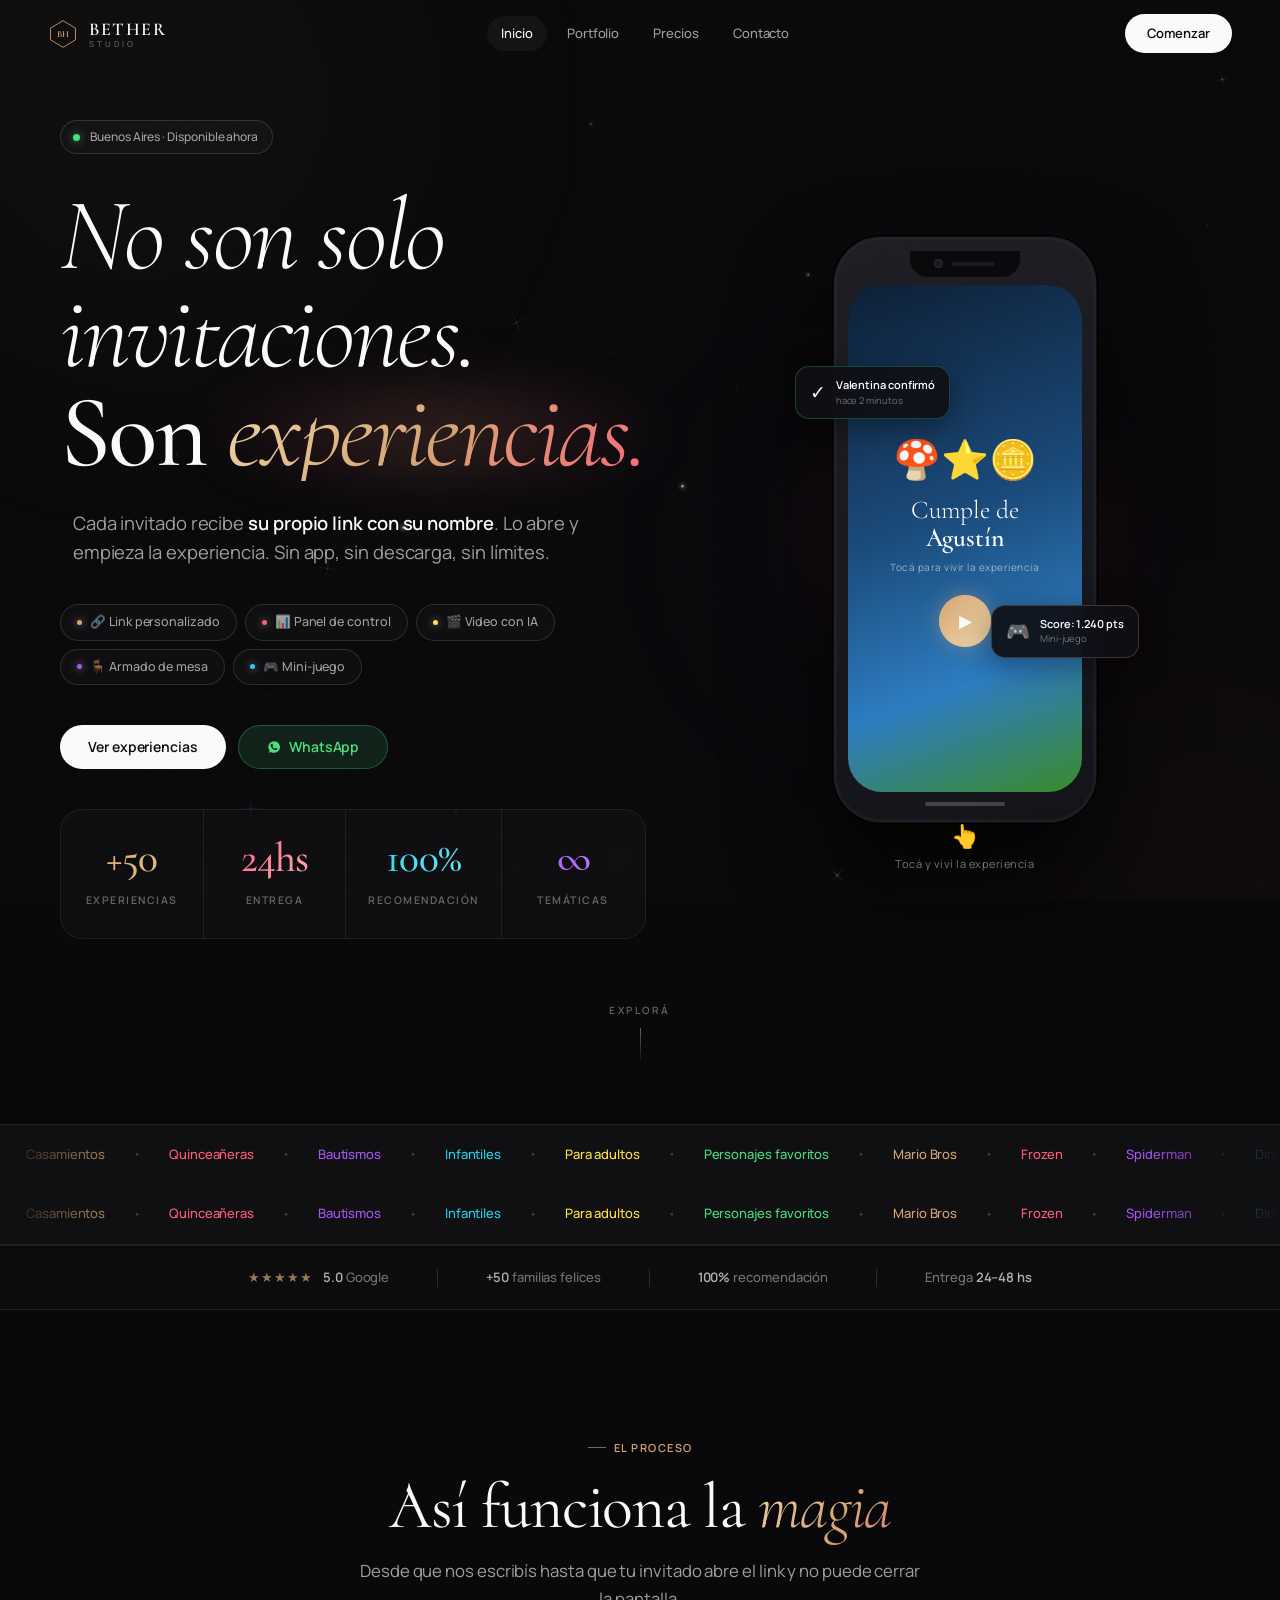
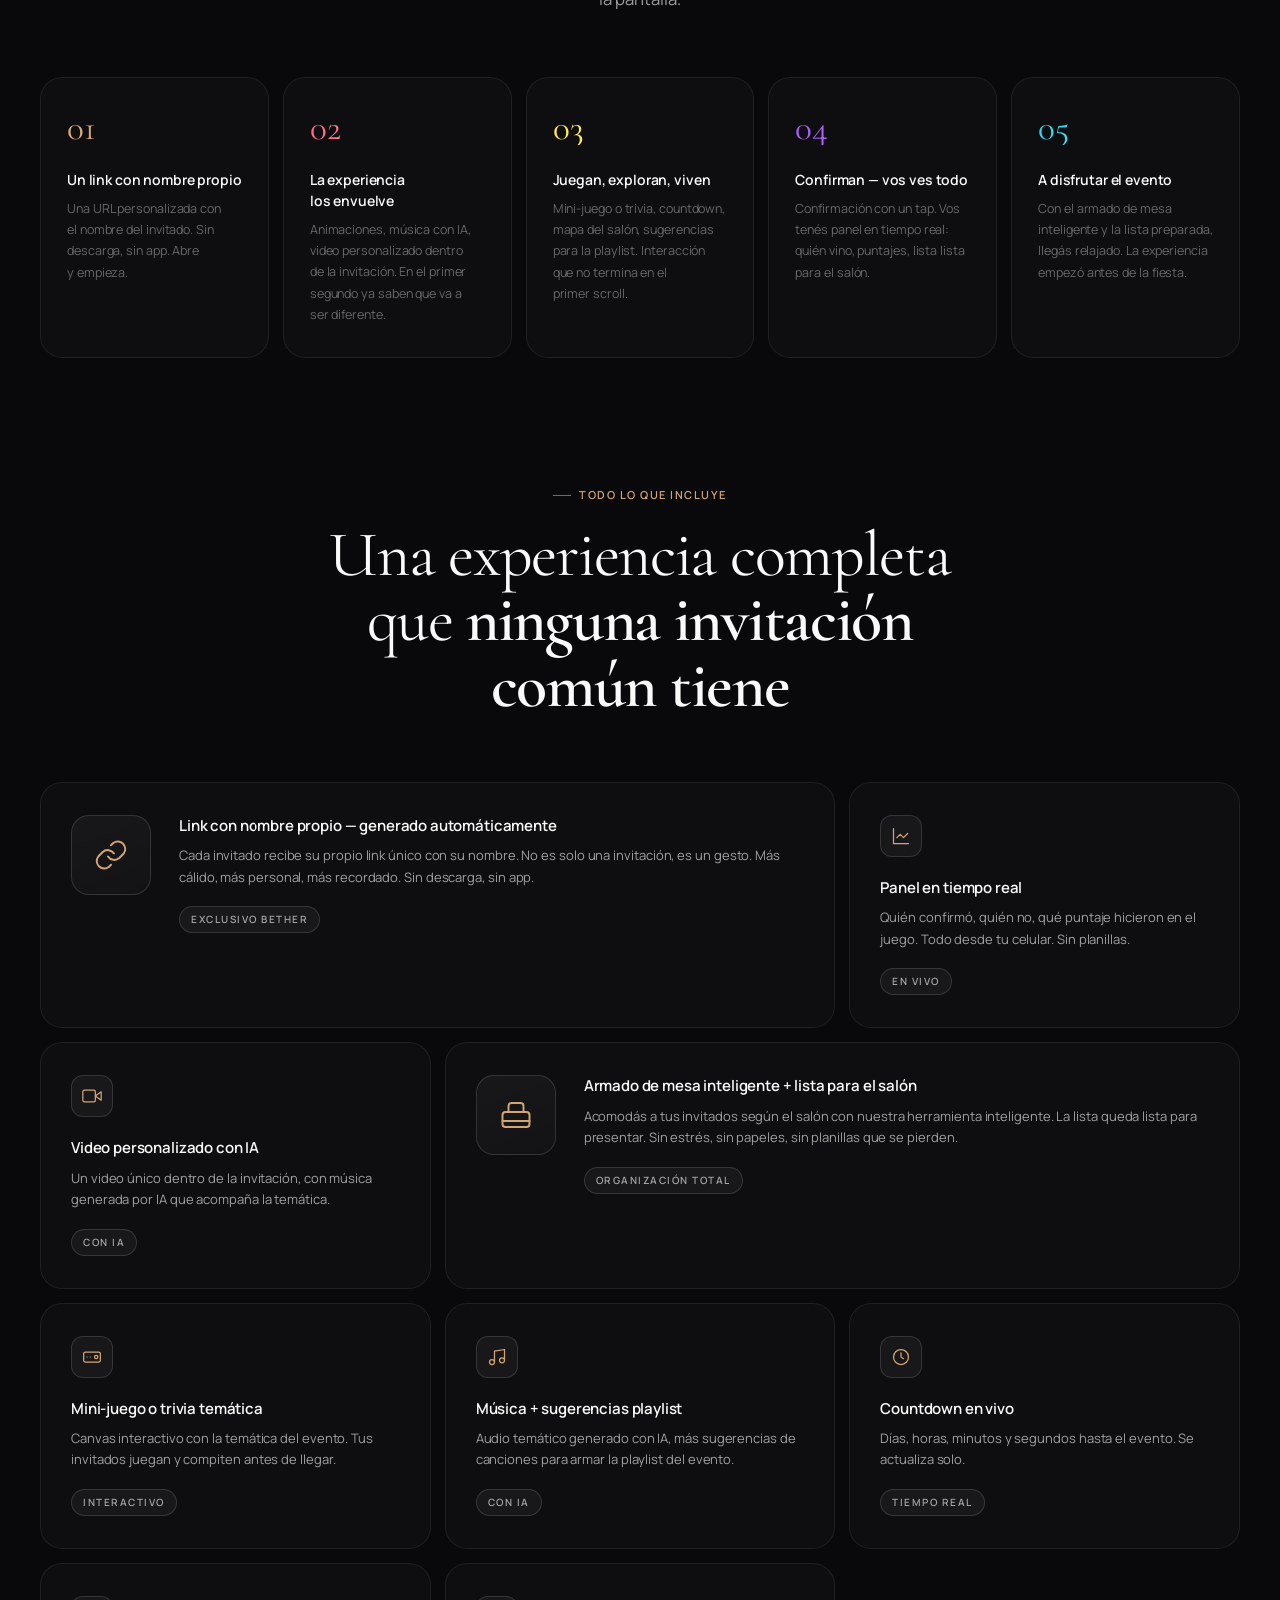
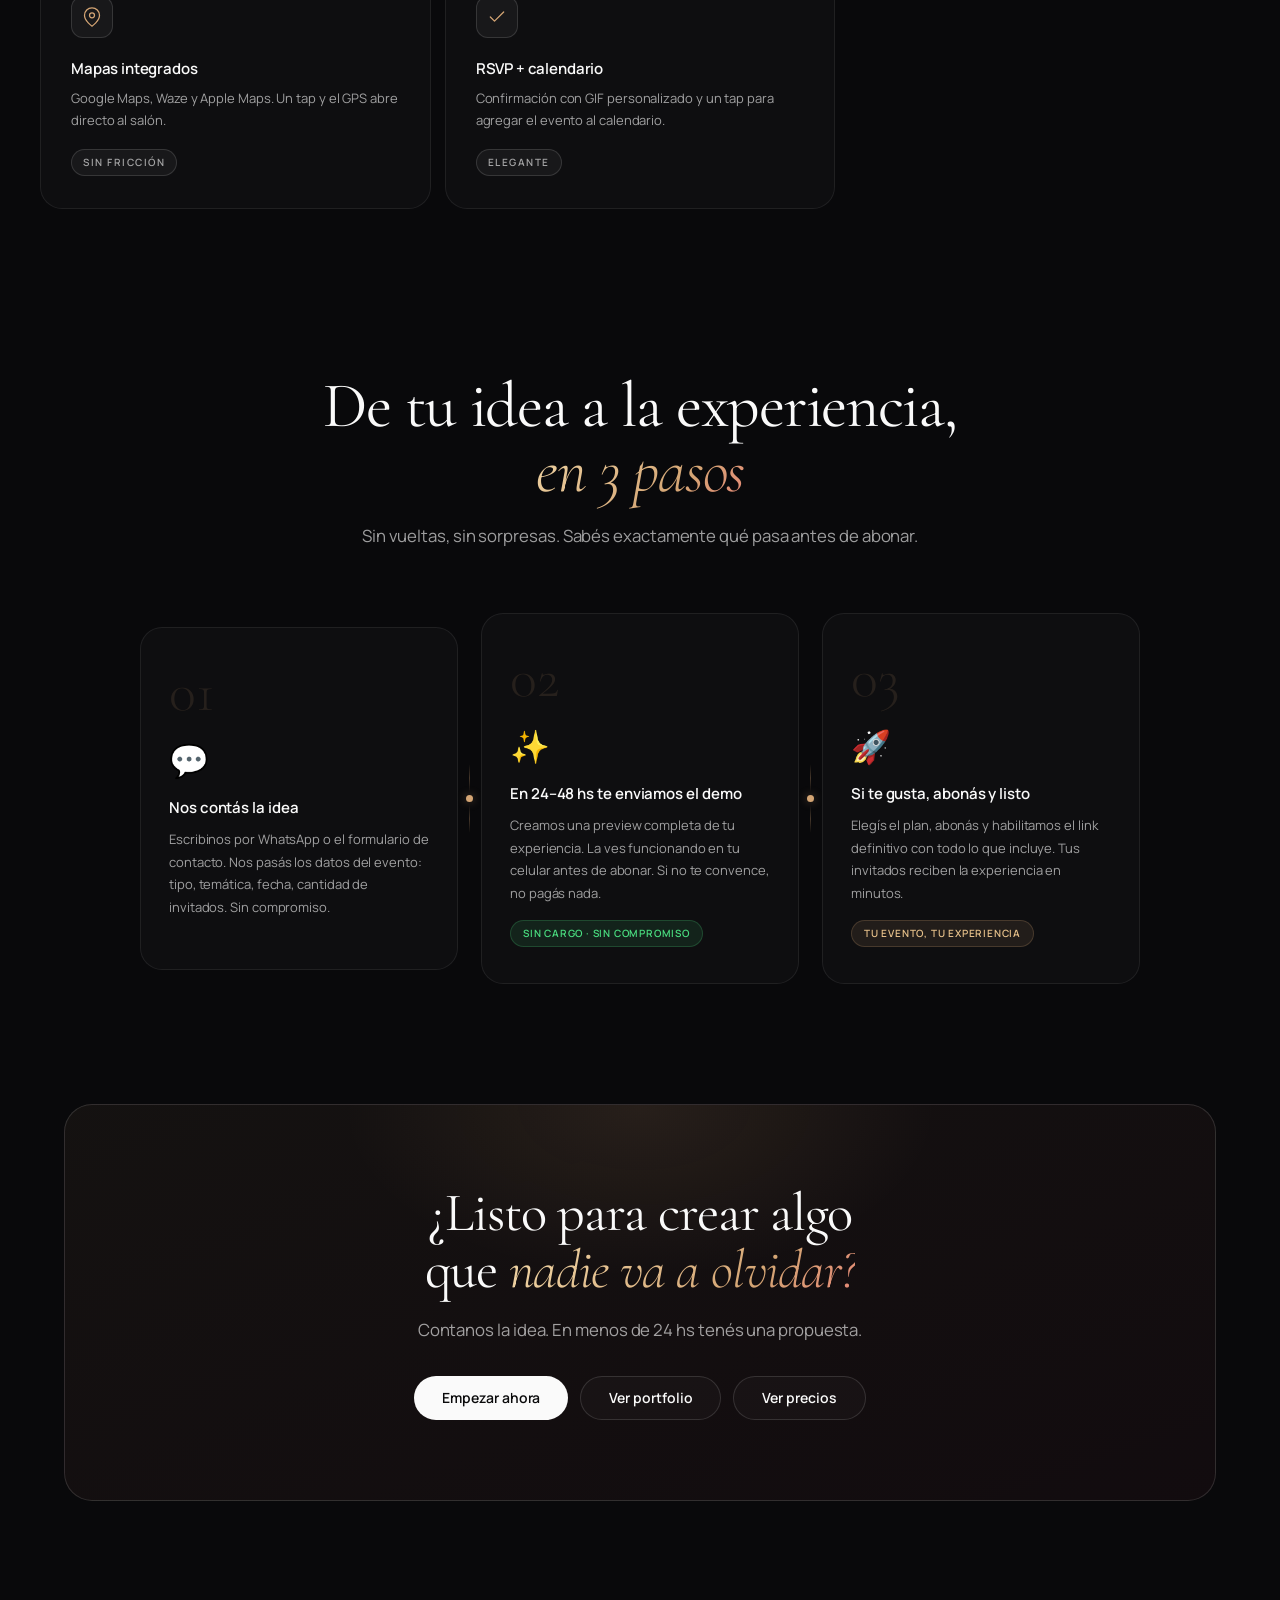
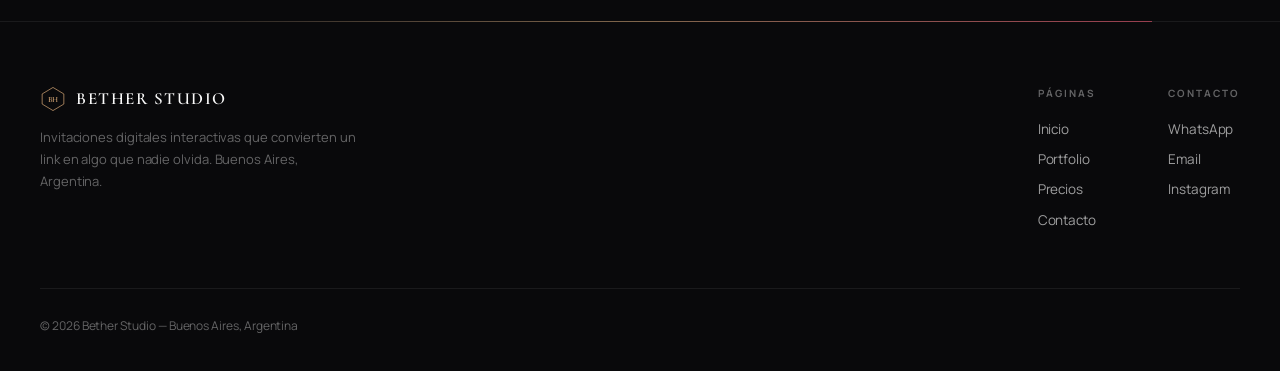
==== commit 094faa60: "Refactor phone size calculation and modal display" ====
--- a/index.html
+++ b/index.html
@@ -874,12 +874,14 @@
       border-radius:32px;
       overflow:hidden;
       position:relative;
-      flex:1;
+      width:100%;
+      aspect-ratio:9/19.5;
     ">
       <iframe
         id="invIframe"
         src="about:blank"
         style="
+          position:absolute;top:0;left:0;
           width:100%;height:100%;
           border:none;display:block;
         "
@@ -914,39 +916,29 @@
   const INV_URL = 'https://bether2026.github.io/MarioBross/';
   let loaded = false;
 
-  /* Calcular tamaño del teléfono en el modal */
-  function calcSize(){
+  /* Calcular ancho del teléfono.
+     El alto lo maneja CSS con aspect-ratio en el screen. */
+  function phoneWidth(){
     const vw = window.innerWidth;
     const vh = window.innerHeight;
-    /* Queremos que el TELÉFONO (frame+padding) ocupe:
-       - Máximo 88vh de alto
-       - Máximo 92vw de ancho
-       - Proporción: el screen es 9:19.5
-       - El frame tiene padding de 12px por lado + notch 32px + home 22px
-       => overhead vertical: 66px, horizontal: 24px
-    */
-    const padV = 66, padH = 24;
-    const maxScreenH = vh * .88 - padV;
-    const maxScreenW = vw * .92 - padH;
-    // proporción screen 9:19.5
-    let sw = maxScreenH * (9/19.5);
-    if(sw > maxScreenW){ sw = maxScreenW; }
-    const sh = sw * (19.5/9);
-    const frameW = sw + padH;
-    const frameH = sh + padV;
-    const br = Math.round(frameW * .16);
-    return { frameW, frameH, sw, sh, br };
+    // El screen tiene proporción 9:19.5
+    // Queremos que el teléfono ocupe máx 86vh de alto
+    // alto_frame ≈ alto_screen + 66px (notch+padding+home)
+    // alto_screen = ancho_screen * 19.5/9
+    // => ancho_screen = (86vh - 66) * 9/19.5
+    const maxByHeight = (vh * .86 - 66) * (9/19.5);
+    const maxByWidth  = vw * .88;
+    return Math.round(Math.min(maxByHeight, maxByWidth));
   }
 
   function openModal(){
-    const { frameW, frameH, sw, sh, br } = calcSize();
-
-    /* Aplicar tamaño al phone frame */
-    phone.style.width        = frameW + 'px';
+    const w  = phoneWidth();
+    const br = Math.round(w * .15);
+
+    /* Solo fijar el ANCHO — el alto lo da el aspect-ratio del screen */
+    phone.style.width        = w + 'px';
     phone.style.borderRadius = br + 'px';
-    screen.style.width       = sw + 'px';
-    screen.style.height      = sh + 'px';
-    screen.style.borderRadius= Math.round(br * .75) + 'px';
+    screen.style.borderRadius= Math.round(br * .7) + 'px';
 
     /* Mostrar modal */
     modal.style.display = 'flex';
@@ -989,12 +981,11 @@
   /* Resize */
   window.addEventListener('resize', () => {
     if(modal.style.display === 'none') return;
-    const { frameW, frameH, sw, sh, br } = calcSize();
-    phone.style.width        = frameW + 'px';
+    const w  = phoneWidth();
+    const br = Math.round(w * .15);
+    phone.style.width        = w + 'px';
     phone.style.borderRadius = br + 'px';
-    screen.style.width       = sw + 'px';
-    screen.style.height      = sh + 'px';
-    screen.style.borderRadius= Math.round(br * .75) + 'px';
+    screen.style.borderRadius= Math.round(br * .7) + 'px';
   }, {passive:true});
 
 })();
